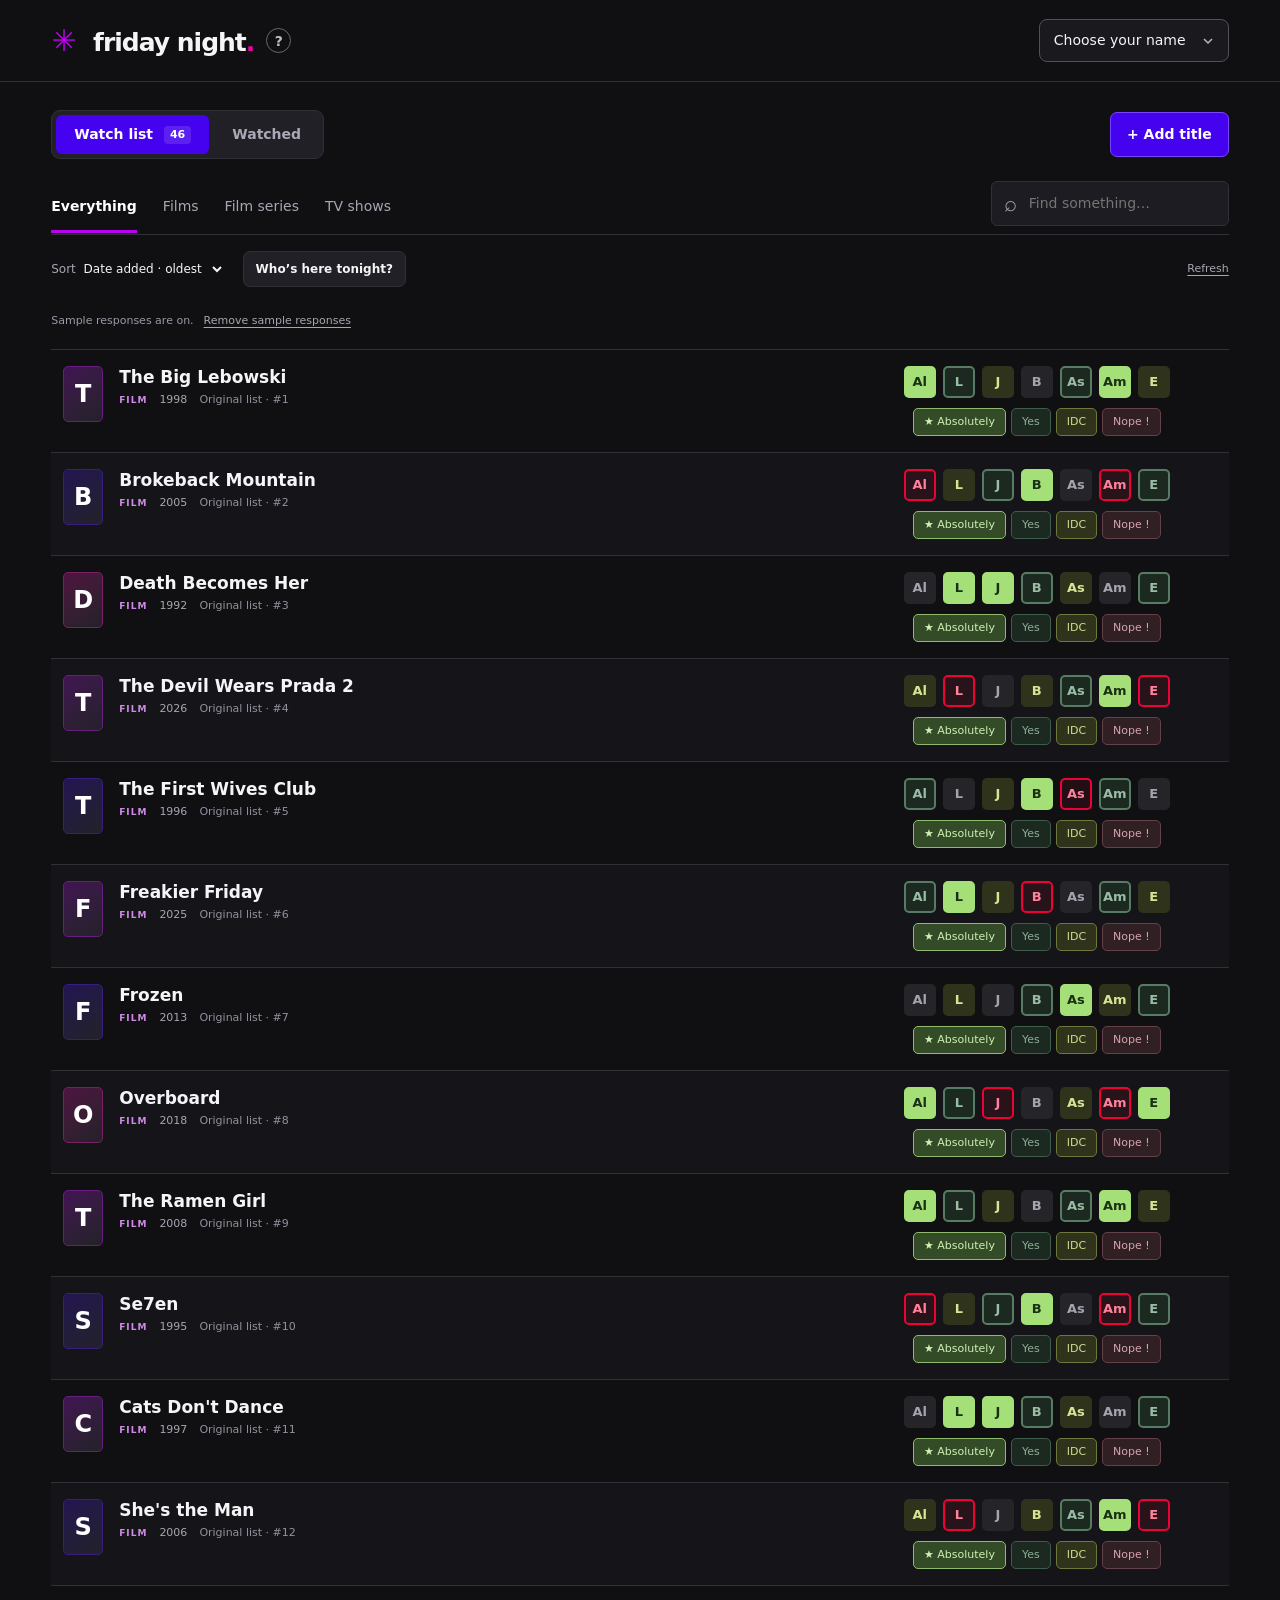
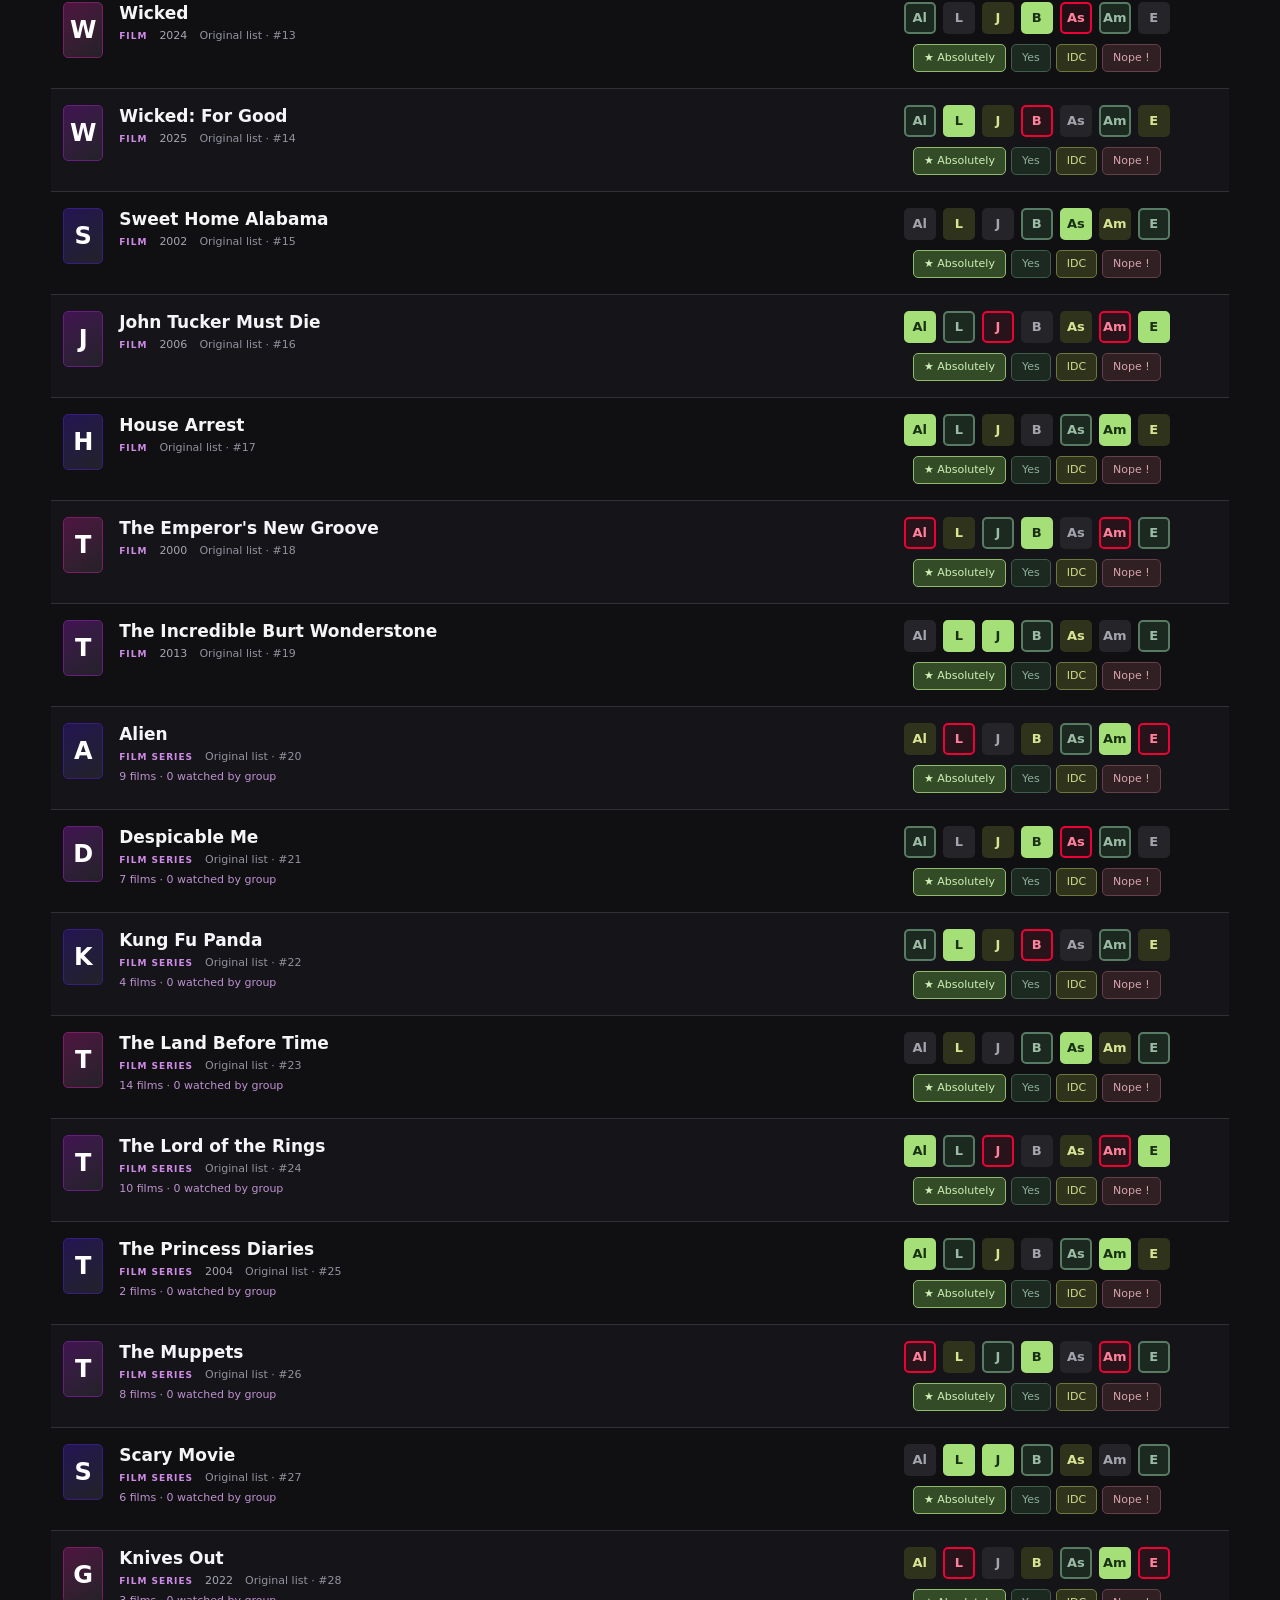
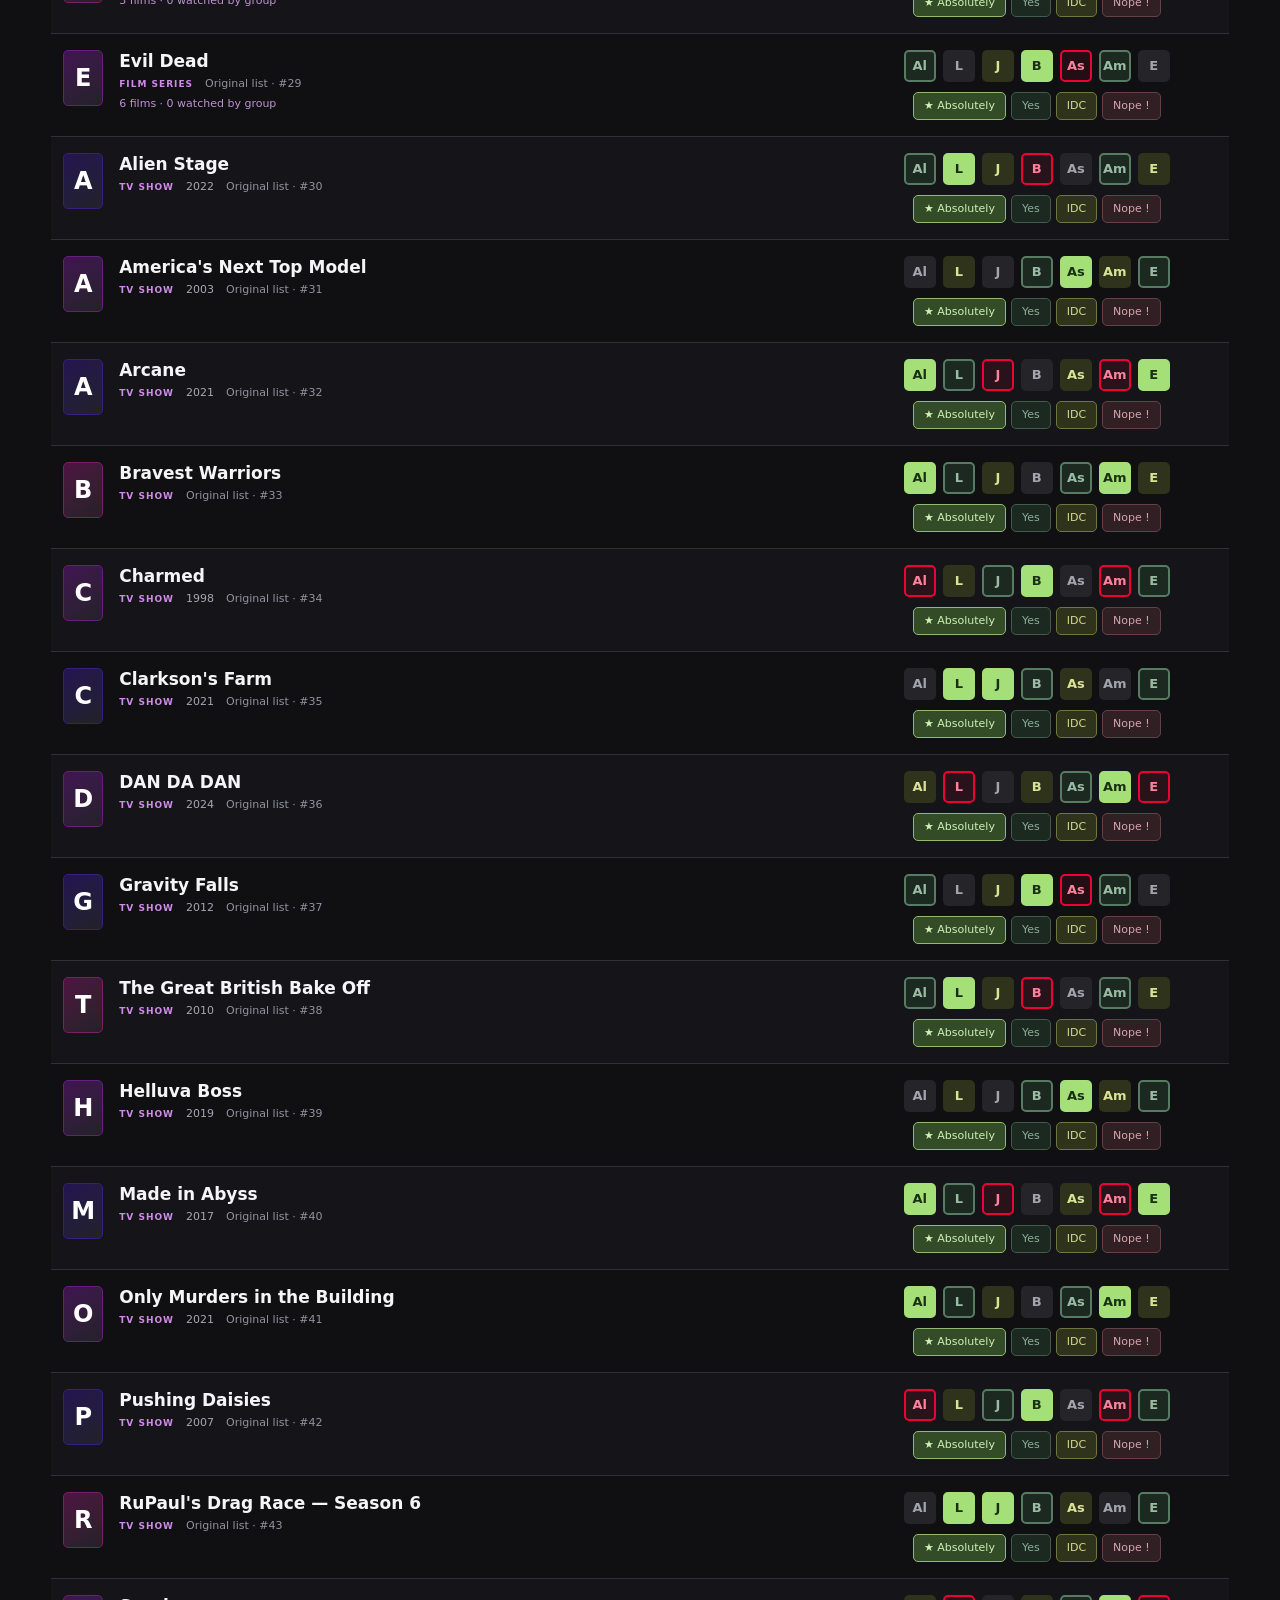
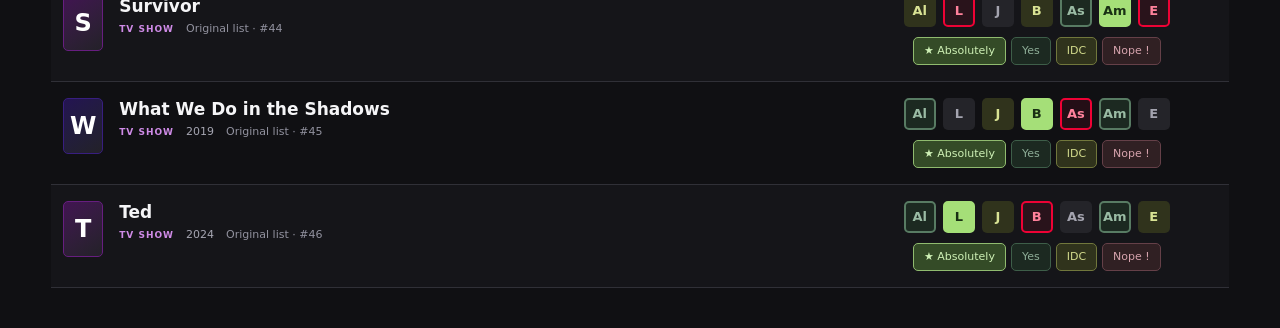
==== index.html @ 7f32e8c5 "Add remembered sort for unanswered titles" ====
<!doctype html>
<html lang="en">
<head>
  <meta charset="utf-8"><meta name="viewport" content="width=device-width, initial-scale=1">
  <meta name="theme-color" content="#171b19">
  <title>Friday Night · The watch list</title>
  <link rel="stylesheet" href="style.css">
  <script src="config.js" defer></script><script src="seed.js" defer></script><script src="series.js" defer></script><script src="app.js" defer></script>
</head>
<body>
  <header class="topbar"><div class="brand-group"><a class="brand" href="./"><span class="brand-icon">✳</span> friday night<span class="brand-dot">.</span></a><button id="help-button" class="help-button" aria-label="What do the responses mean?" aria-haspopup="dialog">?</button></div><select id="identity" class="quiet" aria-label="Choose your name"><option value="">Choose your name</option><option>Alex</option><option>Lyss</option><option>Julie</option><option>Blue</option><option>Ashe</option><option>Amanda</option><option>Emi</option></select></header>
  <main>
    <section class="library" aria-label="Watch list">
      <div class="section-heading"><nav class="view-tabs" aria-label="Library view"><button data-view="browse" aria-pressed="true">Watch list <span id="count"></span></button><button data-view="watched" aria-pressed="false">Watched</button></nav><button id="add-button" class="primary">+ Add title</button></div>
      <div class="toolbar"><div class="tabs" role="group" aria-label="Title type"><button data-type="all" aria-pressed="true">Everything</button><button data-type="movie" aria-pressed="false">Films</button><button data-type="series" aria-pressed="false">Film series</button><button data-type="tv" aria-pressed="false">TV shows</button></div><label class="search"><span>⌕</span><input id="search" type="search" placeholder="Find something…" aria-label="Search the list"></label></div>
      <div class="filter-row"><label>Sort <select id="sort"><option value="newest">Date added · newest</option><option value="oldest" selected>Date added · oldest</option><option value="title">Title · A–Z</option><option value="interest">Group interest</option><option value="unanswered">Not responded</option></select></label><button id="tonight-button" class="secondary" aria-expanded="false" aria-controls="tonight-panel">Who’s here tonight?</button><button id="refresh" class="text-button">Refresh</button></div>
      <div id="tonight-panel" class="tonight-panel" hidden><button id="attendees-all" class="secondary">Select all</button> <button id="attendees-none" class="secondary">Clear selection</button><div id="attendees"></div><button id="tonight-apply" class="primary">Apply</button></div>
      <div id="sample-notice" class="sample-notice" hidden>Sample responses are on. <button id="remove-samples" class="text-button">Remove sample responses</button></div><p id="tonight-status" class="filter-status" role="status" hidden></p><div id="grid" class="grid"></div><p id="empty" class="empty" hidden>No titles here yet. Try a different filter or add something new.</p>
    </section>

  </main>
  <dialog id="join-dialog"><form id="join-form"><button type="button" class="close" data-close aria-label="Close">×</button><p class="eyebrow">TAKE YOUR SEAT</p><h2>Who’s watching?</h2><p>Choose your name. No account needed.</p><label>Your name<select id="name" required><option value="">Choose your name</option><option>Alex</option><option>Lyss</option><option>Julie</option><option>Blue</option><option>Ashe</option><option>Amanda</option><option>Emi</option></select></label><label id="code-label">Group code<input id="code" type="password" autocomplete="off" maxlength="100" placeholder="Ask the group host"></label><p id="join-error" class="error" role="alert"></p><div class="join-actions"><button class="primary" type="submit">Let me in</button><button type="button" id="leave" class="text-button">Forget this device’s name & code</button></div></form></dialog>
  <dialog id="add-dialog"><button class="close" data-close aria-label="Close">×</button><p class="eyebrow">WATCH LIST</p><h2 id="add-heading">Add a title</h2><p>Add films, series, or TV shows to the watch list.</p><form id="lookup-form" class="lookup"><input id="lookup" aria-label="Title to look up" placeholder="A title you’ve been meaning to watch…" maxlength="200" required><select id="add-type" aria-label="Type"><option value="movie">Film</option><option value="series">Film series</option><option value="tv">TV show</option></select><button type="submit" class="secondary">Search titles</button></form><p id="lookup-status" class="hint" role="status"></p><div id="results"></div><form id="quick-form"><label id="quick-label">Titles — one per line<textarea id="quick-titles" rows="4" maxlength="10000" placeholder="The Big Lebowski&#10;Pushing Daisies&#10;Alien (rewatch)" required></textarea></label><button id="quick-submit" class="primary" type="submit">Add to the list</button></form><p id="add-error" class="error" role="alert"></p></dialog>
  <dialog id="help-dialog" aria-labelledby="help-title"><button class="close" data-close aria-label="Close">×</button><h2 id="help-title">What’s your pick?</h2><dl class="response-guide"><div><dt class="guide-no">Nope !</dt><dd>I don’t want to watch this.</dd></div><div><dt class="guide-idc">IDC</dt><dd>I’ll watch it. I don’t mind either way.</dd></div><div><dt class="guide-yes">Yes</dt><dd>I want to watch it, but I’m okay with missing it.</dd></div><div><dt class="guide-absolutely">★ Absolutely</dt><dd>Do not watch this without me.</dd></div></dl><p class="hint">Grey initials mean no answer yet. Choose who’s joining and click Apply: titles stay visible unless someone selected answered Nope !. We’ll flag titles an absent friend marked Absolutely.</p></dialog>
  <dialog id="detail-dialog"><button class="close" data-close aria-label="Close">×</button><div id="detail-content"></div></dialog>
  <div id="toast" role="status" class="toast" hidden></div>
</body>
</html>
---- style.css ----
﻿:root{color-scheme:dark;--bg:#101013;--surface:#19191e;--ink:#f5f5f7;--muted:#a6a6b2;--line:#303037;--purple:#ba02ee;--pink:#ee02ab;--yellow:#eebb02}*{box-sizing:border-box}[hidden]{display:none!important}body{margin:0;background:var(--bg);color:var(--ink);font:14px/1.5 system-ui,-apple-system,BlinkMacSystemFont,'Segoe UI',sans-serif}button,input,select,textarea{font:inherit}button,select{cursor:pointer}button:disabled{opacity:.5;cursor:wait}a{color:inherit;text-underline-offset:3px}button,input,select,textarea{color:var(--ink)}button:focus-visible,a:focus-visible,input:focus-visible,select:focus-visible,textarea:focus-visible{outline:2px solid var(--pink);outline-offset:4px}.topbar{max-width:1440px;margin:auto;padding:22px 4%;border-bottom:1px solid var(--line);display:flex;align-items:center;justify-content:space-between;gap:20px}.brand{font-size:25px;font-weight:850;text-decoration:none;letter-spacing:-1px}.brand-icon{color:var(--purple);margin-right:10px;font-size:30px}.brand-dot{color:var(--pink)}.quiet{background:var(--surface);border:1px solid #51515c;padding:10px 14px;border-radius:8px;max-width:200px}main{max-width:1440px;margin:auto;padding:0 4%}.section-heading{display:flex;justify-content:space-between;align-items:center;gap:20px;margin:30px 0 26px}.eyebrow{font-size:10px;font-weight:800;letter-spacing:2px;color:var(--pink);margin:0 0 6px}h2{font-size:32px;letter-spacing:-1px;line-height:1.2;margin:0}#count{font-size:13px;letter-spacing:0;background:#2b2132;border:1px solid #5b286c;color:#e4a6f5;vertical-align:middle;padding:4px 9px;border-radius:6px;margin-left:6px}.actions{display:flex;gap:10px}.primary,.secondary{border:1px solid var(--line);border-radius:7px;padding:11px 16px;font-weight:650}.primary{background:#4502ee;border-color:#7944ff;color:white}.primary:hover{background:#5c21ff}.secondary{background:#202026}.secondary:hover{border-color:var(--purple)}.toolbar{display:flex;justify-content:space-between;gap:20px;align-items:center;border-bottom:1px solid var(--line)}.tabs{display:flex;gap:26px}.tabs button{background:none;border:0;border-bottom:3px solid transparent;padding:13px 0;color:var(--muted);white-space:nowrap}.tabs button[aria-pressed=true]{border-color:var(--purple);color:white;font-weight:700}.search{display:flex;align-items:center;gap:9px;background:#1c1c22;border:1px solid var(--line);border-radius:6px;padding:5px 12px;margin-bottom:8px}.search span{font-size:22px;color:var(--muted)}.search input{background:none;border:0;width:190px;min-width:0;padding:3px}.filter-row{display:flex;align-items:center;flex-wrap:wrap;gap:20px;padding:16px 0 21px;font-size:12px;color:var(--muted)}.filter-row select{background:var(--bg);border:0;font-size:12px}.check-label{display:flex;align-items:center;gap:6px}input[type=checkbox]{accent-color:var(--purple)}.text-button{border:0;background:none;color:var(--muted);padding:5px 0;font-size:11px;text-decoration:underline;text-underline-offset:3px}.text-button:hover{color:white}.grid{display:flex;flex-direction:column;border-top:1px solid var(--line)}.card{display:grid;grid-template-columns:48px minmax(0,1fr);gap:18px;padding:20px 16px;border-bottom:1px solid var(--line)}.card:nth-child(even){background:#151519}.card:hover{background:#1c1922}.poster{width:48px;height:68px;border-radius:5px;overflow:hidden;display:grid;place-items:center;background:#25212d}.poster img{width:100%;height:100%;object-fit:cover}.poster.fallback{background:linear-gradient(145deg,color-mix(in srgb,var(--poster-color) 25%,#19191e),#232128);border:1px solid color-mix(in srgb,var(--poster-color) 40%,#303037)}.poster.fallback span{font-weight:800;font-size:24px;color:#fff}.card-body{display:grid;grid-template-columns:minmax(0,1fr) 340px;column-gap:28px;align-content:start}.card h3{font-size:17px;font-weight:700;margin:0 0 4px;line-height:1.4;overflow-wrap:anywhere;grid-column:1;grid-row:1}.meta{display:flex;align-items:center;flex-wrap:wrap;gap:12px;color:var(--muted);font-size:11px;grid-column:1;grid-row:2}.meta a{color:#c9a4ff;text-decoration:none}.type-label{font-size:9px;letter-spacing:1px;font-weight:750;color:#cf8be7}.description,.catalog-note,.warning{grid-column:1;font-size:12px;line-height:1.6;color:var(--muted);margin:8px 0 0}.description{display:-webkit-box;-webkit-line-clamp:2;-webkit-box-orient:vertical;overflow:hidden}.catalog-note{color:#92929e}.warning{color:var(--yellow)}.votes{grid-column:2;grid-row:2 / span 3;font-size:11px;color:var(--muted);margin-top:8px;line-height:1.7}.hold{color:var(--yellow)}.vote-controls{grid-column:2;grid-row:1;display:flex;gap:6px;align-items:start}.vote-controls button{border:1px solid #40404b;background:#222228;border-radius:5px;padding:8px 10px;font-size:11px;white-space:nowrap}.vote-controls button:hover{border-color:var(--purple)}.vote-controls button[aria-pressed=true]{background:#4502ee;border-color:#986cff;color:white}.vote-controls button[data-vote=hold][aria-pressed=true]{background:#eebb02;border-color:#eebb02;color:#161616}.card-bottom{grid-column:1/-1;display:flex;gap:20px;margin-top:7px}.tonight-panel{background:#211a29;border:1px solid #513061;padding:20px;border-radius:8px;margin-bottom:20px}.tonight-panel h3{margin:0}.tonight-panel p{color:var(--muted);font-size:12px}#attendees{display:flex;flex-wrap:wrap;gap:20px;margin:15px 0}.empty{padding:50px;text-align:center;color:var(--muted)}footer{display:flex;justify-content:space-between;gap:30px;border-top:1px solid var(--line);margin-top:35px;padding:22px 0;font-size:10px;color:var(--muted)}footer span:last-child{max-width:420px}dialog{background:#19191f;color:var(--ink);border:1px solid #484050;border-radius:12px;padding:32px;max-width:620px;width:calc(100% - 30px);max-height:90dvh}dialog::backdrop{background:#000b;backdrop-filter:blur(5px)}dialog p{color:var(--muted)}dialog label{display:block;margin:18px 0 12px;font-size:12px}dialog input,dialog select,dialog textarea{width:100%;background:#101014;border:1px solid #45414c;border-radius:6px;padding:12px;margin-top:7px}dialog textarea{resize:vertical}.close{position:absolute;right:15px;top:10px;border:0;background:none;font-size:28px;color:var(--muted)}.hint{font-size:11px}.error{color:#ff7390;font-size:12px}.lookup{display:grid;grid-template-columns:1fr 110px;gap:10px}.lookup button{grid-column:1/-1}.result{width:100%;text-align:left;background:#24212c;border:1px solid var(--line);padding:12px;margin:7px 0;border-radius:6px}.result small{display:block;color:var(--muted)}.toast{position:fixed;bottom:24px;left:50%;transform:translateX(-50%);background:#f5f5f7;color:#16161b;border-left:4px solid var(--purple);padding:13px 20px;border-radius:6px;max-width:90vw;z-index:10}
@media(max-width:900px){.card-body{grid-template-columns:minmax(0,1fr) 300px;column-gap:18px}.vote-controls button{padding:8px 6px;font-size:10px}}@media(max-width:680px){.topbar{padding:16px 5%;gap:10px}.brand{font-size:21px}.brand-icon{font-size:24px;margin-right:4px}.quiet{font-size:12px;max-width:155px;padding:9px}main{padding:0 5%}.section-heading{align-items:flex-start;flex-direction:column;margin-top:24px;gap:18px}h2{font-size:28px}.actions{width:100%;display:grid;grid-template-columns:1fr 1fr}.actions button{font-size:12px;padding:10px}.toolbar{flex-direction:column;align-items:stretch;gap:12px;border:0}.tabs{gap:24px;border-bottom:1px solid var(--line);overflow:auto}.tabs button{font-size:12px}.search{margin:0}.search input{width:100%}.filter-row{gap:12px;padding-bottom:18px}.card{grid-template-columns:34px minmax(0,1fr);gap:12px;padding:18px 4px}.poster{width:34px;height:49px}.poster.fallback span{font-size:19px}.card-body{display:flex;flex-direction:column;gap:0;min-width:0}.card h3{font-size:16px}.meta{margin-bottom:4px}.vote-controls{order:1;margin-top:12px;display:flex;flex-wrap:wrap}.vote-controls button{font-size:10px;padding:9px 8px}.votes{order:2;margin-top:8px}.card-bottom{order:3;gap:15px}.catalog-note{font-size:11px}.description{font-size:11px}footer{flex-direction:column;gap:12px}.lookup{grid-template-columns:1fr}dialog{padding:28px 20px}}
/* Browse, preferences, and history each have their own space. */
.topbar{padding-top:18px;padding-bottom:18px}.quiet{appearance:none;padding:10px 38px 10px 14px;min-width:190px;max-width:none;background:#19191e url("data:image/svg+xml,%3Csvg xmlns='http://www.w3.org/2000/svg' width='16' height='16' fill='none' stroke='%23b7b7c1' stroke-width='1.5'%3E%3Cpath d='m4 6 4 4 4-4'/%3E%3C/svg%3E") no-repeat right 12px center}.quiet:focus-visible{outline-offset:2px}.section-heading{margin:28px 0 22px}.view-tabs{display:flex;gap:5px;padding:4px;background:#202026;border:1px solid #303037;border-radius:9px;width:fit-content}.view-tabs button{background:none;border:0;color:#aaaab6;border-radius:6px;padding:9px 18px;font-weight:600}.view-tabs button[aria-pressed=true]{background:#4502ee;color:white}.view-hint{font-size:12px;color:var(--muted);margin:14px 0 22px}.filter-row{justify-content:flex-start}.filter-row #refresh{margin-left:auto}.card{padding:16px 12px;grid-template-columns:40px minmax(0,1fr);gap:16px}.poster{width:40px;height:56px}.card-body{grid-template-columns:minmax(0,1fr) 330px;row-gap:3px}.card h3{margin:0}.title-link{border:0;background:none;text-align:left;padding:0;color:var(--ink);font:inherit;cursor:pointer}.title-link:hover{color:#dc9aef}.meta{gap:12px;align-self:start}.added-date{color:#92929f}.votes{grid-row:1/4;align-self:center;margin:0;text-align:right}.series-summary{grid-column:1;font-size:11px;color:#be91cf}.series-summary:empty{display:none}.description{display:none}.vote-controls{grid-row:1/4;align-self:center}.history-actions{border-top:1px solid var(--line);margin-top:28px;padding-top:12px}.detail-meta{font-size:12px}.progress-heading,.film-row{display:grid;grid-template-columns:minmax(0,1fr) 65px 65px;gap:10px;align-items:center}.progress-heading{font-size:11px;color:var(--muted);margin:20px 0 8px}.progress-heading span:not(:first-child){text-align:center}.film-row{padding:12px 0;border-top:1px solid var(--line)}.film-row b{font-size:13px;font-weight:600}.film-row small{display:block;color:var(--muted);font-size:11px}.film-row label{margin:0;text-align:center}.film-row input{width:18px;height:18px;margin:0;cursor:pointer}.sr-only{position:absolute;width:1px;height:1px;padding:0;margin:-1px;overflow:hidden;clip:rect(0,0,0,0);white-space:nowrap;border:0}.grid{margin-bottom:40px}#detail-dialog{max-width:740px}#detail-content h2{padding-right:20px}
@media(max-width:680px){.quiet{min-width:0;width:165px;padding-left:11px;padding-right:30px;font-size:12px}.brand{font-size:19px}.topbar{padding-left:4%;padding-right:4%;gap:8px}.brand-icon{display:none}.section-heading{margin:23px 0 18px}.view-tabs{width:100%}.view-tabs button{flex:1;font-size:12px;padding:9px 6px}.card{grid-template-columns:30px minmax(0,1fr);gap:12px;padding:15px 3px}.poster{width:30px;height:44px}.card-body{display:flex}.votes{text-align:left;margin-top:6px}.series-summary{margin-top:4px}.vote-controls{align-self:stretch;margin-top:9px}.meta{gap:9px;font-size:10px}.card h3{font-size:15px}.progress-heading,.film-row{grid-template-columns:minmax(0,1fr) 45px 45px;gap:6px}}
/* Responses sit above their matching preference button. */
.card-body{grid-template-columns:minmax(0,1fr) 360px;column-gap:28px}.vote-controls.response-panel{display:grid;grid-template-columns:repeat(3,minmax(0,1fr));gap:8px;grid-column:2;grid-row:1 / span 5;margin:0;align-self:center}.response-column{display:flex;flex-direction:column;gap:9px;min-width:0}.responders{display:flex;flex-wrap:wrap;align-content:flex-end;justify-content:center;gap:5px;min-height:29px;flex:1}.person-response{display:inline-flex;align-items:center;justify-content:center;padding:3px 7px;font-size:11px;line-height:1.5;font-weight:650;border:1px solid var(--response-border);border-radius:5px;background:var(--response-bg);color:var(--response-text)}.response-pass{--response-bg:#ee023518;--response-border:#ee02356b;--response-text:#ff819b}.response-interested{--response-bg:#35ee0212;--response-border:#35ee0257;--response-text:#83ed69}.response-hold{--response-bg:#ba02ee20;--response-border:#ba02ee80;--response-text:#e0a0f5}.no-response{color:#646470;font-size:12px}.response-panel .response-column button{width:100%;font-size:11px;white-space:nowrap;padding:8px 4px;border-color:var(--response-border);background:var(--response-bg);color:var(--response-text)}.response-panel .response-column button:hover{border-color:var(--response-text)}.response-panel button[data-vote=pass][aria-pressed=true]{background:#ee0235;color:white;border-color:#ff819b}.response-panel button[data-vote=interested][aria-pressed=true]{background:#35ee02;color:#101510;border-color:#83ed69}.response-panel button[data-vote=hold][aria-pressed=true]{background:#ba02ee;color:white;border-color:#e0a0f5}.response-panel button[aria-pressed=true]{box-shadow:0 0 0 1px var(--response-text);font-weight:750}.response-panel button:disabled{cursor:default;opacity:1}.filter-row{gap:18px}.filter-row #tonight-button{font-size:12px;padding:8px 12px}.sample-notice{display:flex;align-items:center;gap:10px;flex-wrap:wrap;color:#9a9aa8;font-size:11px;padding:0 0 14px}.sample-notice .text-button{font-size:11px}.filter-status{font-size:12px;color:#d5b6e2;margin:0 0 14px}.warning{color:#d5a4e7}.actions{display:flex}.tonight-panel .secondary{font-size:12px;padding:7px 12px}
@media(max-width:900px){.card-body{grid-template-columns:minmax(0,1fr) 320px;column-gap:18px}.response-panel .response-column button{font-size:10px}}@media(max-width:680px){.card-body{display:flex}.vote-controls.response-panel{width:100%;margin-top:12px;gap:6px;order:3}.response-panel .response-column button{font-size:10px;padding:9px 2px}.person-response{font-size:10px;padding:3px 5px}.responders{gap:4px}.filter-row{gap:12px}.filter-row #refresh{margin-left:0}.sample-notice{gap:5px}.actions{width:auto}.section-heading{flex-direction:row;align-items:center}.view-tabs{width:fit-content}.view-tabs button{padding:9px 18px}.series-summary{order:2}}
.view-tabs button{flex:none;white-space:nowrap}
.view-tabs{margin-bottom:20px}
.vote-controls.response-panel{display:flex;flex-direction:column;align-items:stretch;gap:10px}.people-responses{display:flex;justify-content:center;align-items:center;flex-wrap:wrap;gap:7px}.people-responses .person-response{position:relative;width:32px;height:32px;padding:0;border-width:2px;border-radius:5px;font-size:13px;font-weight:750;cursor:help}.people-responses .response-pass{border-color:#ee0235;color:#ff819b}.people-responses .response-interested{border-color:#35ee02;color:#83ed69}.people-responses .response-hold{border-color:#ba02ee;color:#e0a0f5}.person-response:focus-visible{outline:2px solid white;outline-offset:3px}.person-response::after{content:attr(data-label);position:absolute;bottom:calc(100% + 8px);left:50%;transform:translateX(-50%);background:#f5f5f7;color:#17171c;border-radius:5px;padding:6px 9px;white-space:nowrap;font-size:11px;font-weight:500;z-index:3;opacity:0;pointer-events:none}.person-response:hover::after,.person-response:focus::after{opacity:1}.response-buttons{display:grid;grid-template-columns:repeat(3,minmax(0,1fr));gap:7px}.response-panel .response-buttons button{background:#222228;border:1px solid #40404b;color:#eeeef2;padding:8px 5px;font-size:11px;white-space:nowrap}.response-panel .response-buttons button:hover{border-color:#aaaab6}.response-panel .response-buttons button[data-vote=pass][aria-pressed=true]{background:#ee0235;color:white;border-color:#ff819b}.response-panel .response-buttons button[data-vote=interested][aria-pressed=true]{background:#35ee02;color:#101510;border-color:#83ed69}.response-panel .response-buttons button[data-vote=hold][aria-pressed=true]{background:#ba02ee;color:white;border-color:#e0a0f5}.response-panel button[aria-pressed=true]{box-shadow:none}@media(max-width:680px){.response-panel .response-buttons button{font-size:10px;padding:9px 2px}.people-responses{gap:6px}.people-responses .person-response{width:29px;height:29px;font-size:12px}}
.section-heading .view-tabs{margin-bottom:0}.view-tabs #count{display:inline-block;margin-left:6px;padding:1px 6px;border:0;background:#ffffff20;color:inherit;font-size:11px;border-radius:4px}.section-heading{gap:10px}@media(max-width:680px){.section-heading .view-tabs button{padding:9px 10px}.section-heading #add-button{padding:10px;font-size:12px}}
.response-buttons button[data-vote=interested]{--button-bg:#1d2c21;--button-border:#395c40;--button-text:#a2c9aa;--button-selected:#304e37;--button-selected-border:#7aaa86}.response-buttons button[data-vote=pass]{--button-bg:#302023;--button-border:#654048;--button-text:#d6a3ad;--button-selected:#543139;--button-selected-border:#b97d89}.response-buttons button[data-vote=hold]{--button-bg:#2b2134;--button-border:#59436b;--button-text:#c5acd9;--button-selected:#483355;--button-selected-border:#a184b8}.response-panel .response-buttons button[data-vote]{background:var(--button-bg);border-color:var(--button-border);color:var(--button-text)}.response-panel .response-buttons button[data-vote]:hover{background:var(--button-selected);border-color:var(--button-selected-border)}.response-panel .response-buttons button[data-vote][aria-pressed=true]{background:var(--button-selected);border-color:var(--button-selected-border);color:var(--button-text);box-shadow:inset 0 0 0 1px var(--button-selected-border)}
.people-responses .response-unanswered{background:#242429;border-color:#55555f;color:#a4a4af}
.response-buttons{display:flex;justify-content:center;gap:6px}.response-panel .response-buttons button[data-vote]{width:auto;min-height:28px;padding:4px 10px;font-size:11px;line-height:18px}@media(max-width:680px){.response-panel .response-buttons button[data-vote]{padding:4px 9px;font-size:10px}}
/* Positive responses share green, with a clear difference in brightness. */
.response-buttons button[data-vote=interested]{--button-bg:#1c2921;--button-border:#3e5e49;--button-text:#8eae98;--button-selected:#2d4435;--button-selected-border:#789b83}.response-buttons button[data-vote=hold]{--button-bg:#203b23;--button-border:#5a9756;--button-text:#b0e89b;--button-selected:#355b30;--button-selected-border:#9cd783}.people-responses .response-interested{background:#1c2921;border-color:#587b63;color:#9abbA4}.people-responses .response-hold{background:#284522;border-color:#94d977;color:#c3f4ad}
/* Absolutely is filled and starred; Yes remains a subdued outline. */
.people-responses .response-hold{background:#a5df78;border-color:#c4f39d;color:#193014;font-weight:850}.people-responses .response-hold::before{content:'★';position:absolute;top:-9px;right:-5px;font-size:11px;line-height:15px;width:15px;height:15px;border-radius:50%;background:#c4f39d;color:#193014;border:1px solid #101013}.response-buttons button[data-vote=hold]{--button-bg:#344b27;--button-border:#90bb6f;--button-text:#cef0b5;--button-selected:#a5df78;--button-selected-border:#c4f39d}.response-panel .response-buttons button[data-vote=hold]::before{content:'★ ';}.response-panel .response-buttons button[data-vote=hold][aria-pressed=true]{background:#a5df78;border-color:#c4f39d;color:#193014}.tonight-panel{padding:16px}#attendees{margin:18px 0}#tonight-apply{display:block;margin-left:auto;padding:8px 22px;font-size:12px}
.response-buttons button[data-vote=idc]{--button-bg:#30331c;--button-border:#71773c;--button-text:#d1d98b;--button-selected:#50572b;--button-selected-border:#b4c066}.people-responses .response-idc{background:#30331c;border-color:#a1ad54;color:#d9e394}.response-buttons{gap:5px}@media(max-width:680px){.response-panel .response-buttons button[data-vote]{padding:4px 6px}}
.brand-group{display:flex;align-items:center;gap:12px;min-width:0}.help-button{display:grid;place-items:center;flex-shrink:0;width:25px;height:25px;border:1px solid #666671;border-radius:50%;background:transparent;color:#bdbdc8;padding:0;font-size:14px;line-height:1;font-weight:700}.help-button:hover{background:#292930;color:white;border-color:#aaaab6}#help-dialog{max-width:510px}#help-title{padding-right:20px;font-size:27px}.response-guide{margin:25px 0}.response-guide>div{padding:13px 0;border-bottom:1px solid var(--line)}.response-guide dt{font-weight:750;font-size:14px}.response-guide dd{margin:5px 0 0;color:#c0c0cb;font-size:13px}.guide-no{color:#d6a3ad}.guide-idc{color:#d1d98b}.guide-yes{color:#8eae98}.guide-absolutely{color:#c4f39d}@media(max-width:680px){.brand-group{gap:7px}.brand{font-size:18px}.help-button{width:22px;height:22px;font-size:12px}.quiet{width:150px}}
.people-responses .response-hold::before{content:none}.people-responses .response-hold{background:#a5df78;border-color:#a5df78;color:#193014}
.saved-response{display:flex;align-items:center;justify-content:center;gap:12px;min-height:28px;color:var(--response-text,#bdbdc8);font-size:11px}.saved-response.response-hold{color:#bce99e}.saved-response.response-idc{color:#d1d98b}.response-panel .edit-response{padding:4px 10px;font-size:11px;line-height:18px;min-height:28px;background:#222228;border:1px solid #484851;border-radius:5px;color:#dddde5}.response-panel .edit-response:hover{border-color:#aaaab6}
.response-panel .edit-response{display:inline-flex;align-items:center;justify-content:center;width:28px;height:28px;min-height:28px;padding:5px;background:transparent;border-color:transparent;color:#a6a6b2}.response-panel .edit-response:hover{background:#25252d;border-color:#484851;color:#eeeef2}

.join-actions{display:flex;align-items:center;flex-wrap:wrap;gap:16px 24px;margin-top:24px}#join-error:empty{display:none}@media(max-width:480px){.join-actions{flex-direction:column;align-items:stretch;gap:14px}.join-actions .text-button{text-align:center;padding:8px 0}}
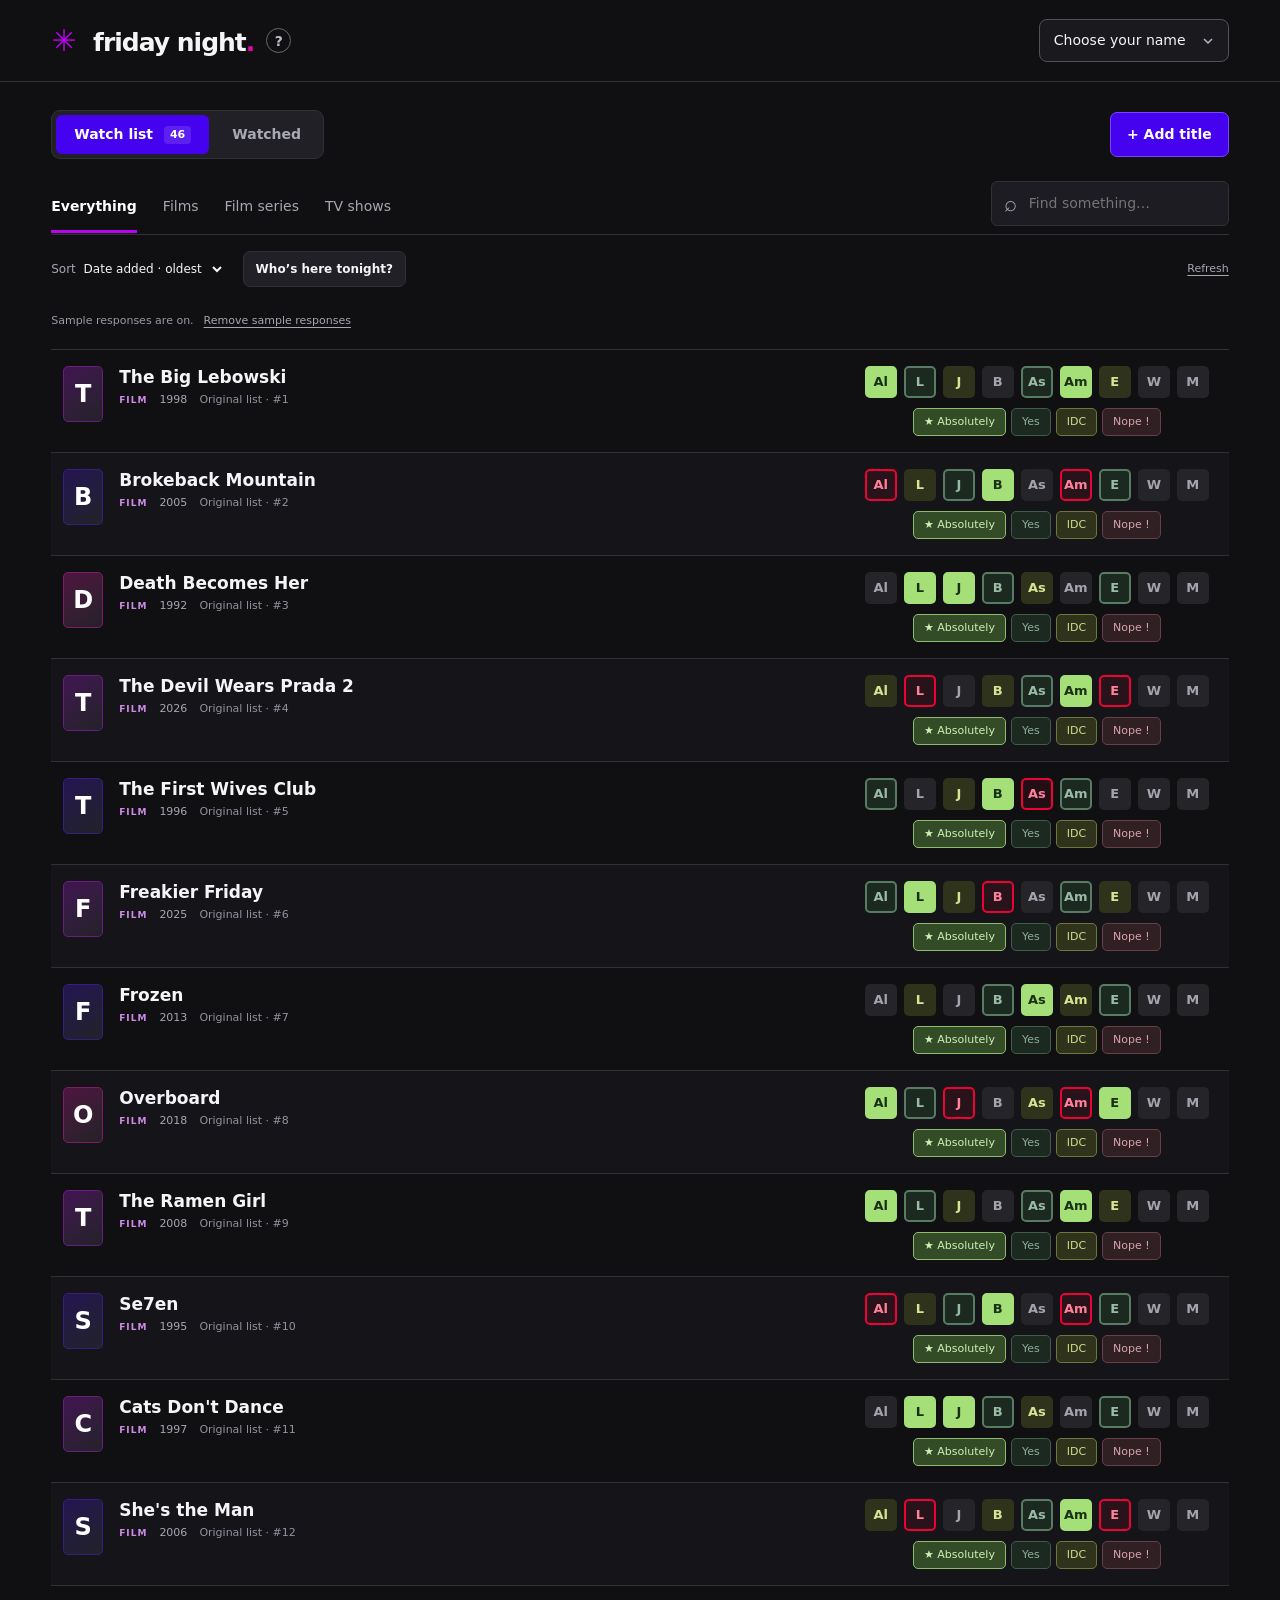
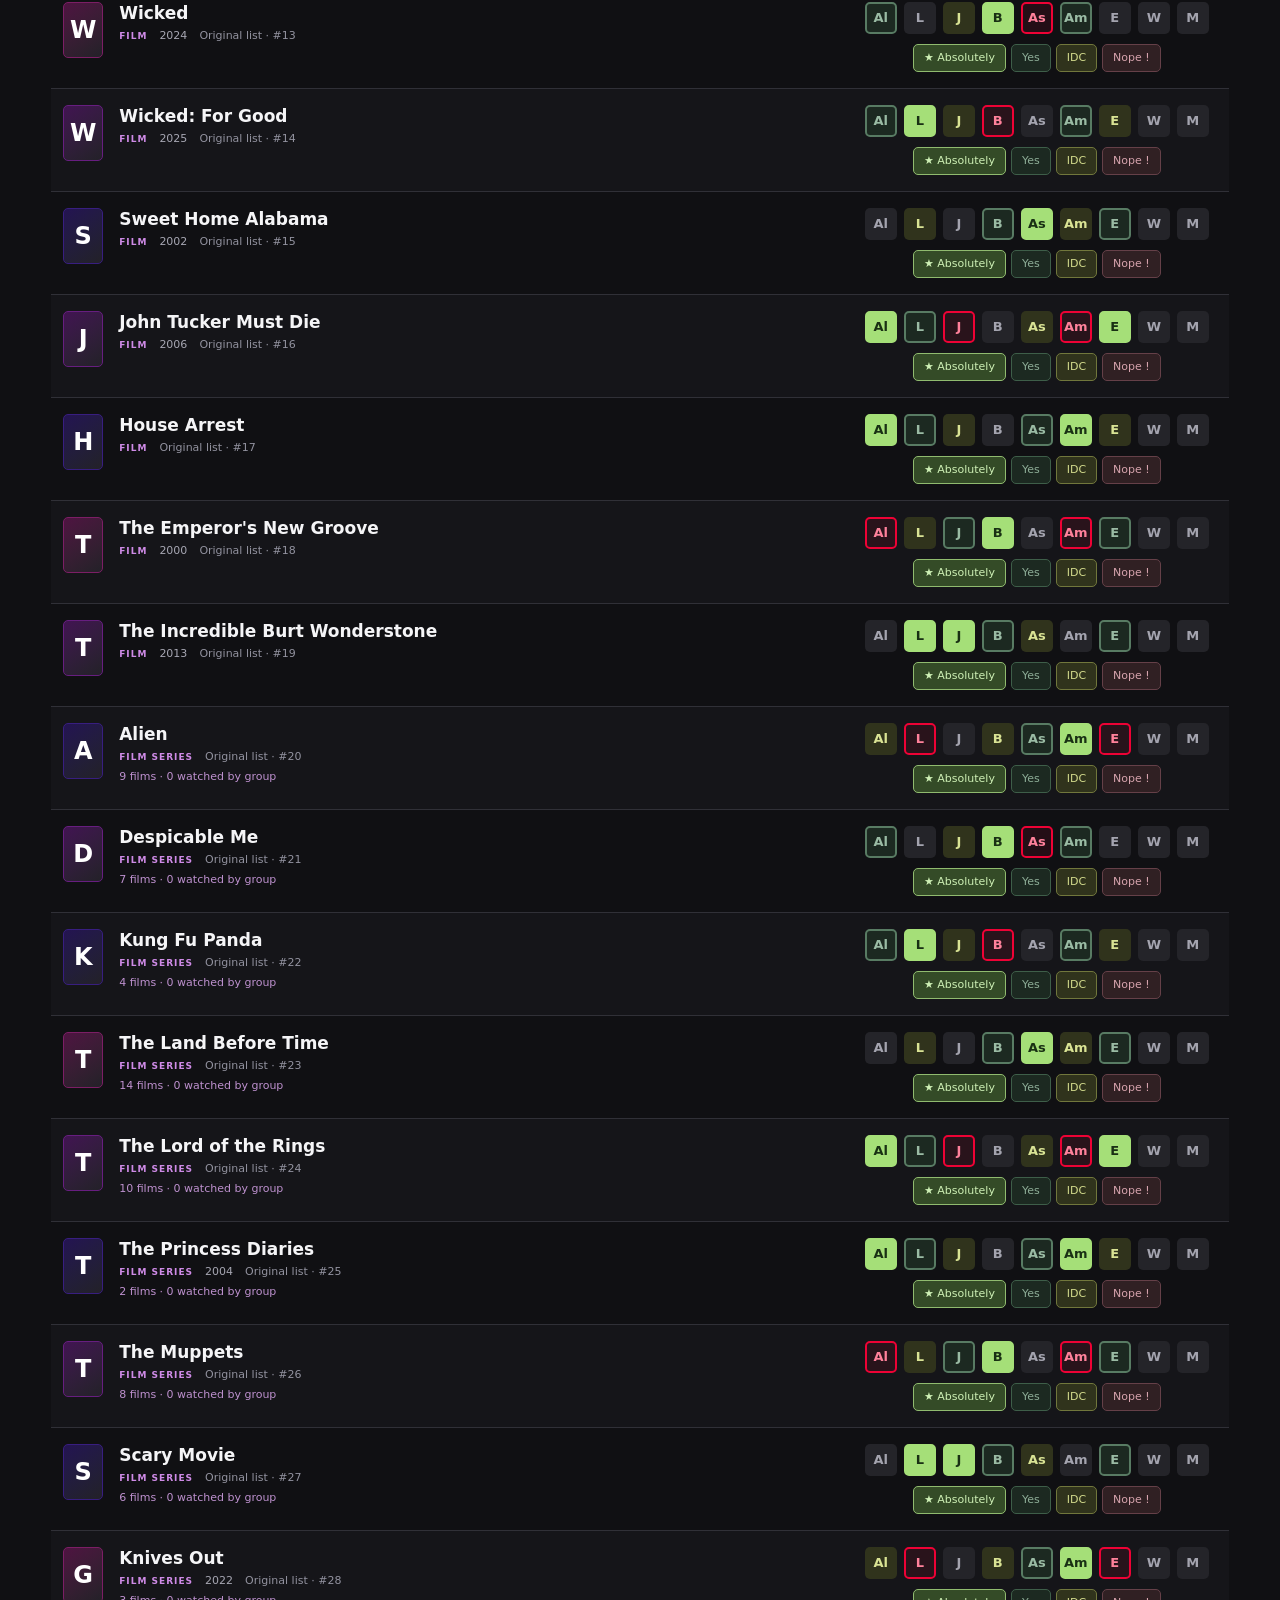
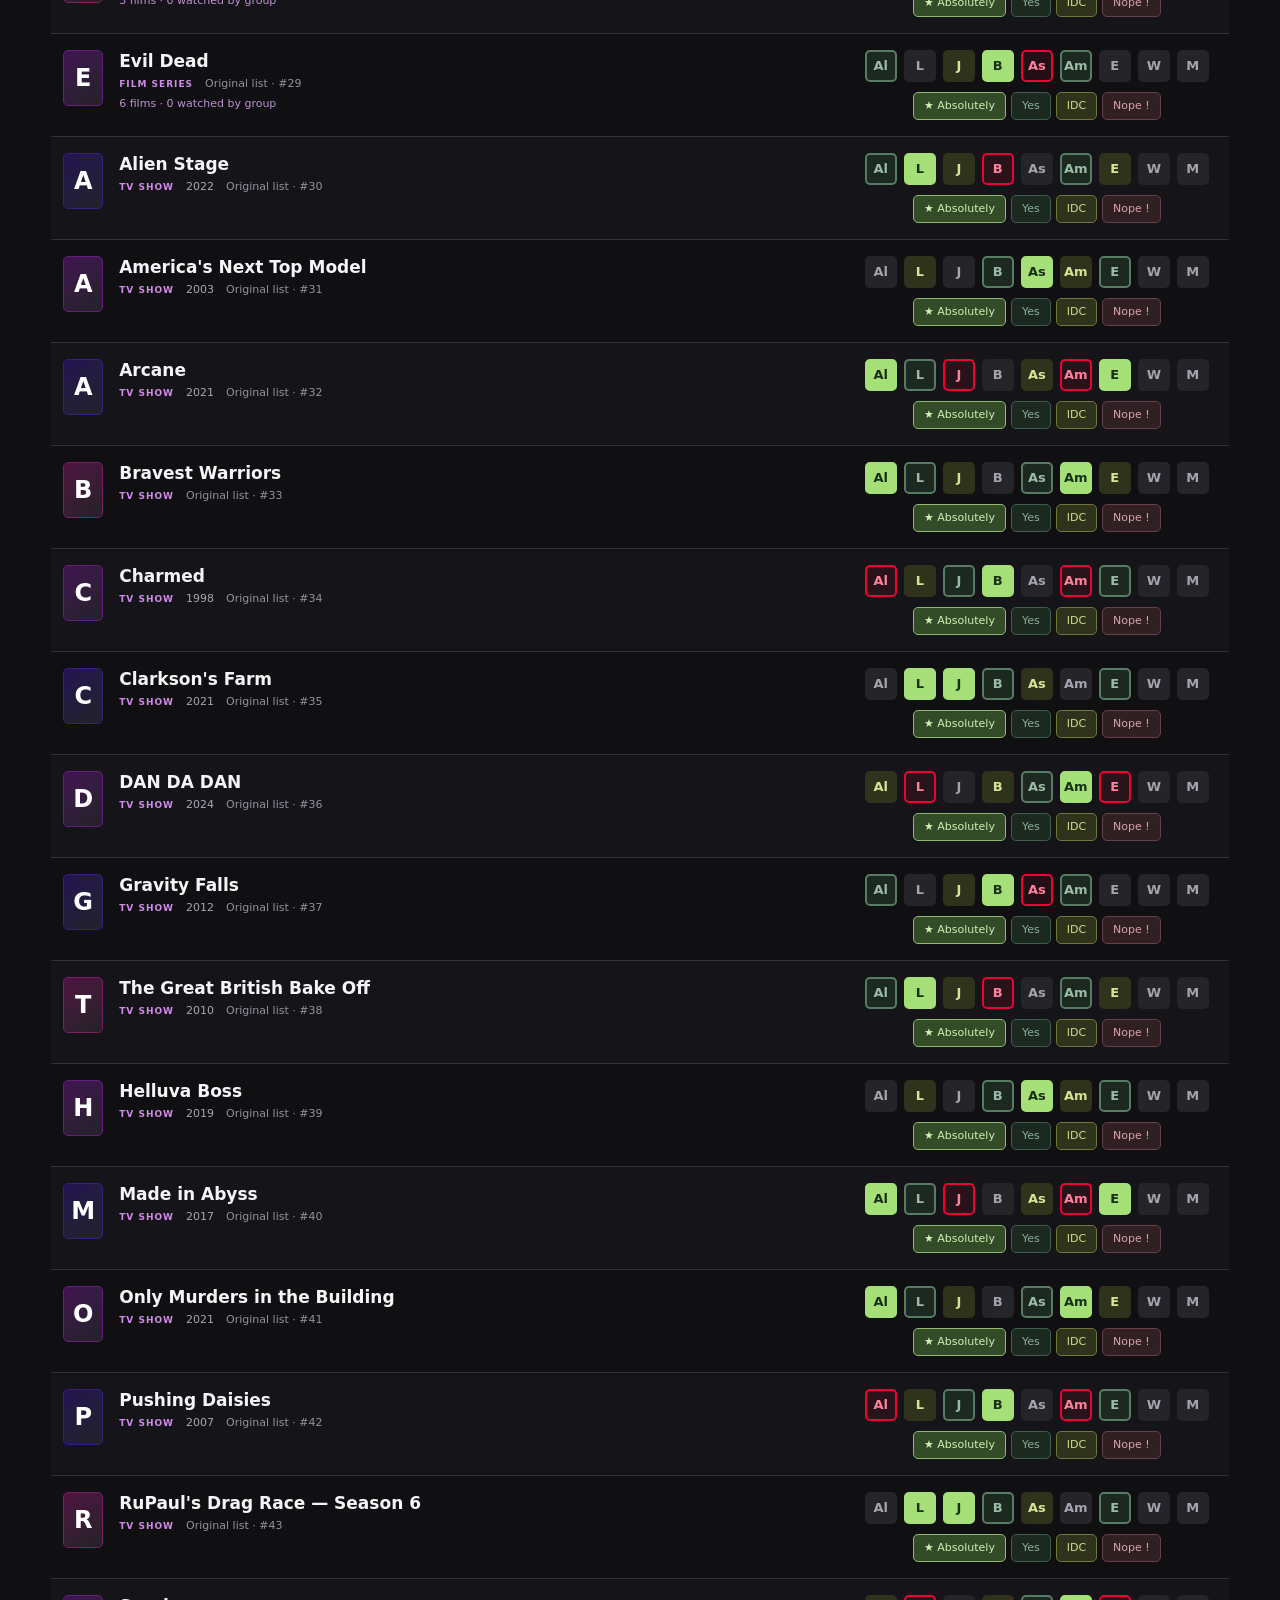
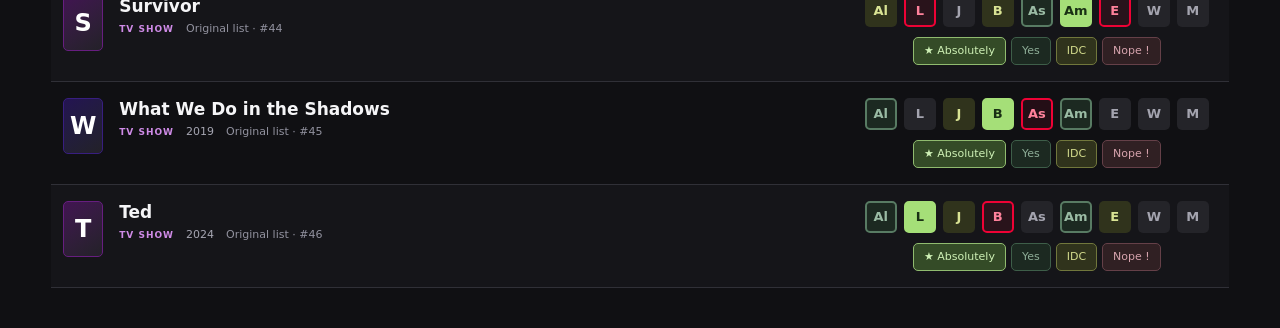
==== commit 475d3c7a: "Add Wils and Michelle and filter tonight by attendance" ====
--- a/index.html
+++ b/index.html
@@ -8,7 +8,7 @@
   <script src="config.js" defer></script><script src="seed.js" defer></script><script src="series.js" defer></script><script src="app.js" defer></script>
 </head>
 <body>
-  <header class="topbar"><div class="brand-group"><a class="brand" href="./"><span class="brand-icon">✳</span> friday night<span class="brand-dot">.</span></a><button id="help-button" class="help-button" aria-label="What do the responses mean?" aria-haspopup="dialog">?</button></div><select id="identity" class="quiet" aria-label="Choose your name"><option value="">Choose your name</option><option>Alex</option><option>Lyss</option><option>Julie</option><option>Blue</option><option>Ashe</option><option>Amanda</option><option>Emi</option></select></header>
+  <header class="topbar"><div class="brand-group"><a class="brand" href="./"><span class="brand-icon">✳</span> friday night<span class="brand-dot">.</span></a><button id="help-button" class="help-button" aria-label="What do the responses mean?" aria-haspopup="dialog">?</button></div><select id="identity" class="quiet" aria-label="Choose your name"><option value="">Choose your name</option><option>Alex</option><option>Lyss</option><option>Julie</option><option>Blue</option><option>Ashe</option><option>Amanda</option><option>Emi</option><option>Wils</option><option>Michelle</option></select></header>
   <main>
     <section class="library" aria-label="Watch list">
       <div class="section-heading"><nav class="view-tabs" aria-label="Library view"><button data-view="browse" aria-pressed="true">Watch list <span id="count"></span></button><button data-view="watched" aria-pressed="false">Watched</button></nav><button id="add-button" class="primary">+ Add title</button></div>
@@ -19,9 +19,9 @@
     </section>
 
   </main>
-  <dialog id="join-dialog"><form id="join-form"><button type="button" class="close" data-close aria-label="Close">×</button><p class="eyebrow">TAKE YOUR SEAT</p><h2>Who’s watching?</h2><p>Choose your name. No account needed.</p><label>Your name<select id="name" required><option value="">Choose your name</option><option>Alex</option><option>Lyss</option><option>Julie</option><option>Blue</option><option>Ashe</option><option>Amanda</option><option>Emi</option></select></label><label id="code-label">Group code<input id="code" type="password" autocomplete="off" maxlength="100" placeholder="Ask the group host"></label><p id="join-error" class="error" role="alert"></p><div class="join-actions"><button class="primary" type="submit">Let me in</button><button type="button" id="leave" class="text-button">Forget this device’s name & code</button></div></form></dialog>
+  <dialog id="join-dialog"><form id="join-form"><button type="button" class="close" data-close aria-label="Close">×</button><p class="eyebrow">TAKE YOUR SEAT</p><h2>Who’s watching?</h2><p>Choose your name. No account needed.</p><label>Your name<select id="name" required><option value="">Choose your name</option><option>Alex</option><option>Lyss</option><option>Julie</option><option>Blue</option><option>Ashe</option><option>Amanda</option><option>Emi</option><option>Wils</option><option>Michelle</option></select></label><label id="code-label">Group code<input id="code" type="password" autocomplete="off" maxlength="100" placeholder="Ask the group host"></label><p id="join-error" class="error" role="alert"></p><div class="join-actions"><button class="primary" type="submit">Let me in</button><button type="button" id="leave" class="text-button">Forget this device’s name & code</button></div></form></dialog>
   <dialog id="add-dialog"><button class="close" data-close aria-label="Close">×</button><p class="eyebrow">WATCH LIST</p><h2 id="add-heading">Add a title</h2><p>Add films, series, or TV shows to the watch list.</p><form id="lookup-form" class="lookup"><input id="lookup" aria-label="Title to look up" placeholder="A title you’ve been meaning to watch…" maxlength="200" required><select id="add-type" aria-label="Type"><option value="movie">Film</option><option value="series">Film series</option><option value="tv">TV show</option></select><button type="submit" class="secondary">Search titles</button></form><p id="lookup-status" class="hint" role="status"></p><div id="results"></div><form id="quick-form"><label id="quick-label">Titles — one per line<textarea id="quick-titles" rows="4" maxlength="10000" placeholder="The Big Lebowski&#10;Pushing Daisies&#10;Alien (rewatch)" required></textarea></label><button id="quick-submit" class="primary" type="submit">Add to the list</button></form><p id="add-error" class="error" role="alert"></p></dialog>
-  <dialog id="help-dialog" aria-labelledby="help-title"><button class="close" data-close aria-label="Close">×</button><h2 id="help-title">What’s your pick?</h2><dl class="response-guide"><div><dt class="guide-no">Nope !</dt><dd>I don’t want to watch this.</dd></div><div><dt class="guide-idc">IDC</dt><dd>I’ll watch it. I don’t mind either way.</dd></div><div><dt class="guide-yes">Yes</dt><dd>I want to watch it, but I’m okay with missing it.</dd></div><div><dt class="guide-absolutely">★ Absolutely</dt><dd>Do not watch this without me.</dd></div></dl><p class="hint">Grey initials mean no answer yet. Choose who’s joining and click Apply: titles stay visible unless someone selected answered Nope !. We’ll flag titles an absent friend marked Absolutely.</p></dialog>
+  <dialog id="help-dialog" aria-labelledby="help-title"><button class="close" data-close aria-label="Close">×</button><h2 id="help-title">What’s your pick?</h2><dl class="response-guide"><div><dt class="guide-no">Nope !</dt><dd>I don’t want to watch this.</dd></div><div><dt class="guide-idc">IDC</dt><dd>I’ll watch it. I don’t mind either way.</dd></div><div><dt class="guide-yes">Yes</dt><dd>I want to watch it, but I’m okay with missing it.</dd></div><div><dt class="guide-absolutely">★ Absolutely</dt><dd>Do not watch this without me.</dd></div></dl><p class="hint">Grey initials mean no answer yet. Choose who’s joining and click Apply: only selected people are shown. Titles are hidden if someone selected answered Nope ! or an absent friend answered Absolutely.</p></dialog>
   <dialog id="detail-dialog"><button class="close" data-close aria-label="Close">×</button><div id="detail-content"></div></dialog>
   <div id="toast" role="status" class="toast" hidden></div>
 </body>
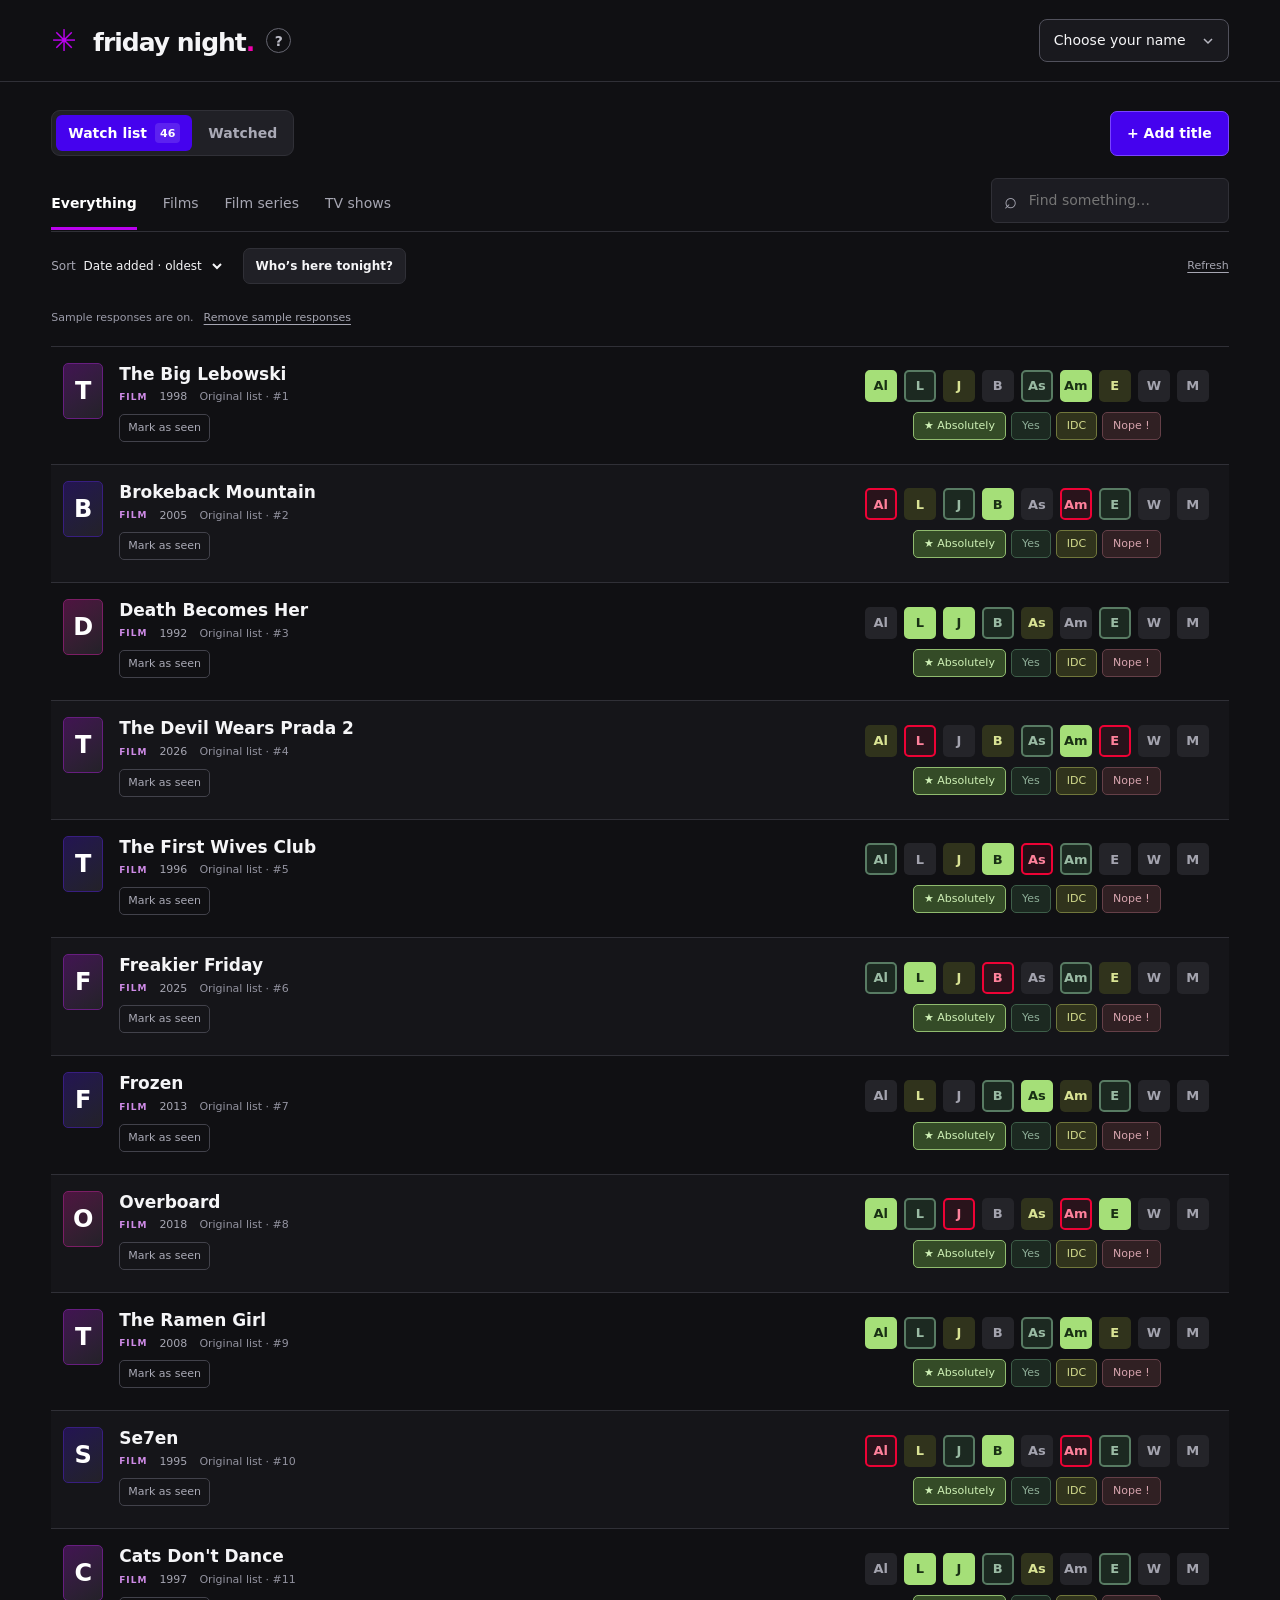
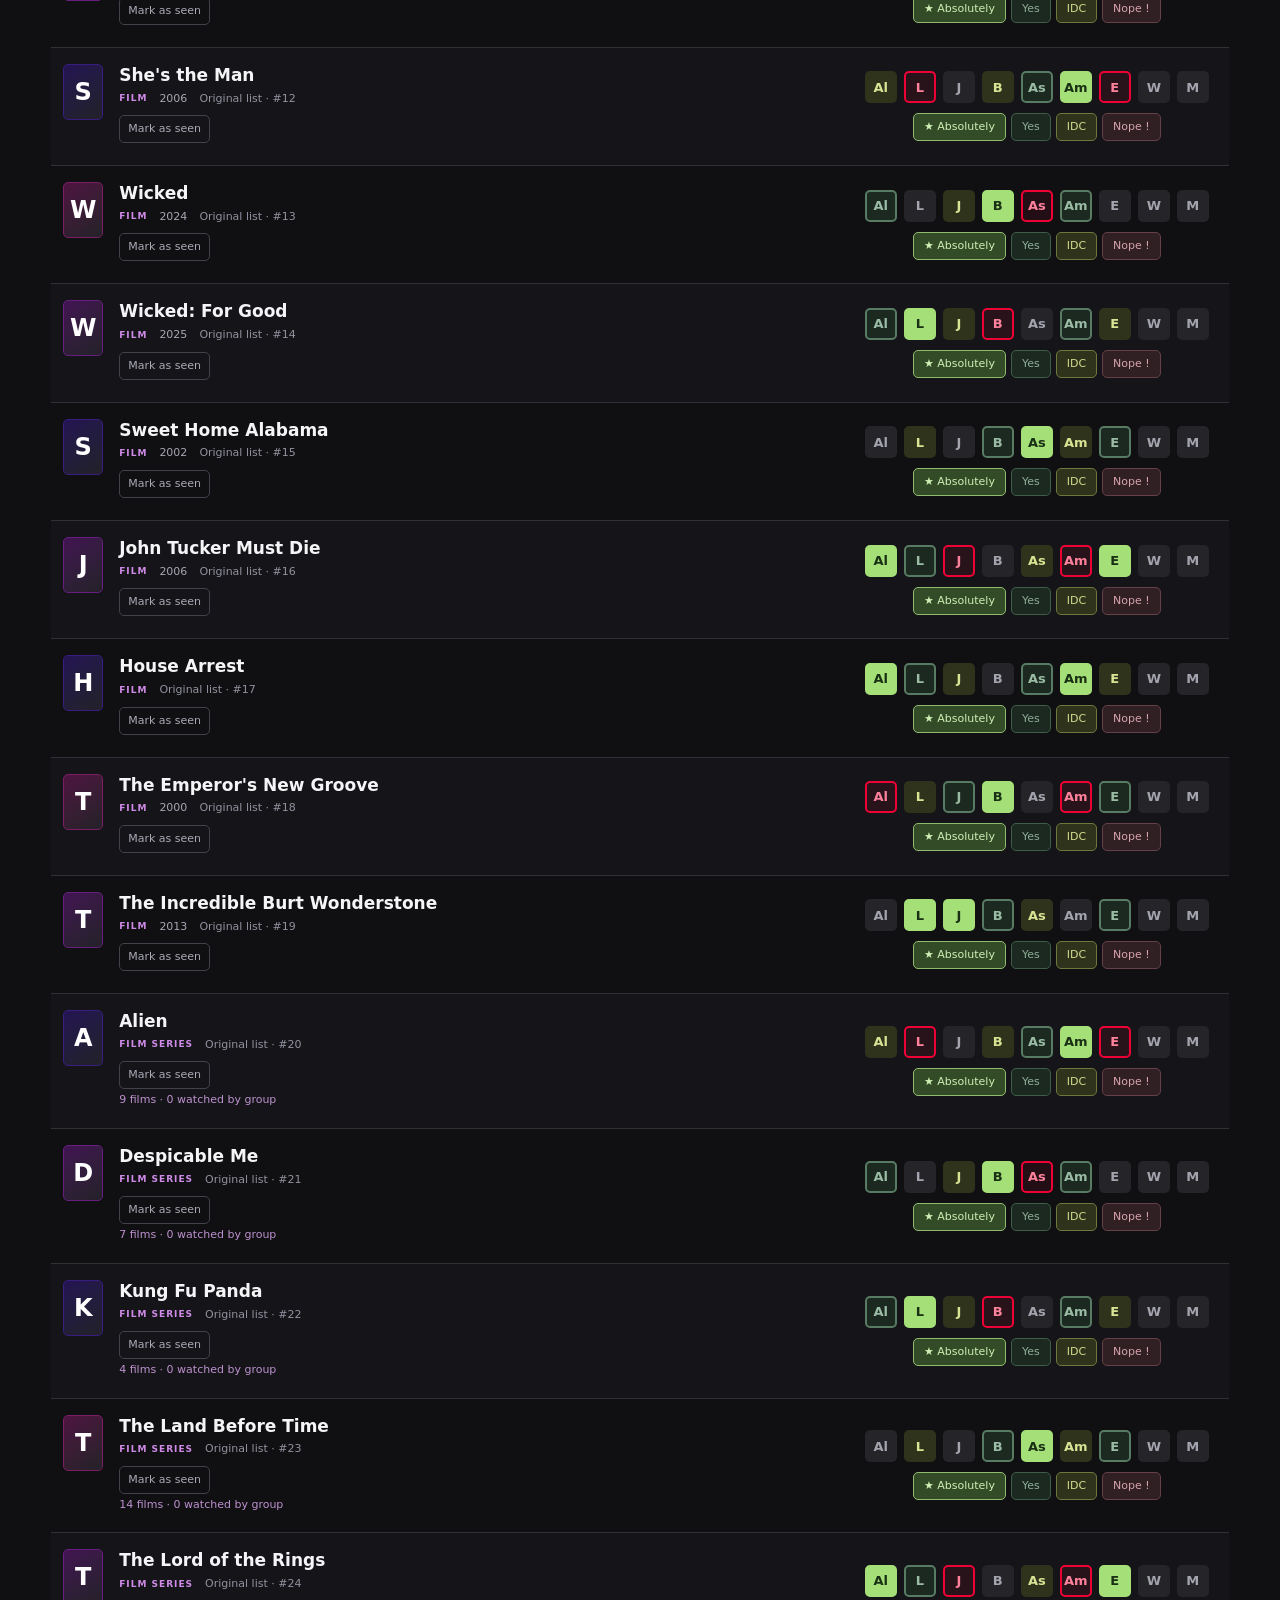
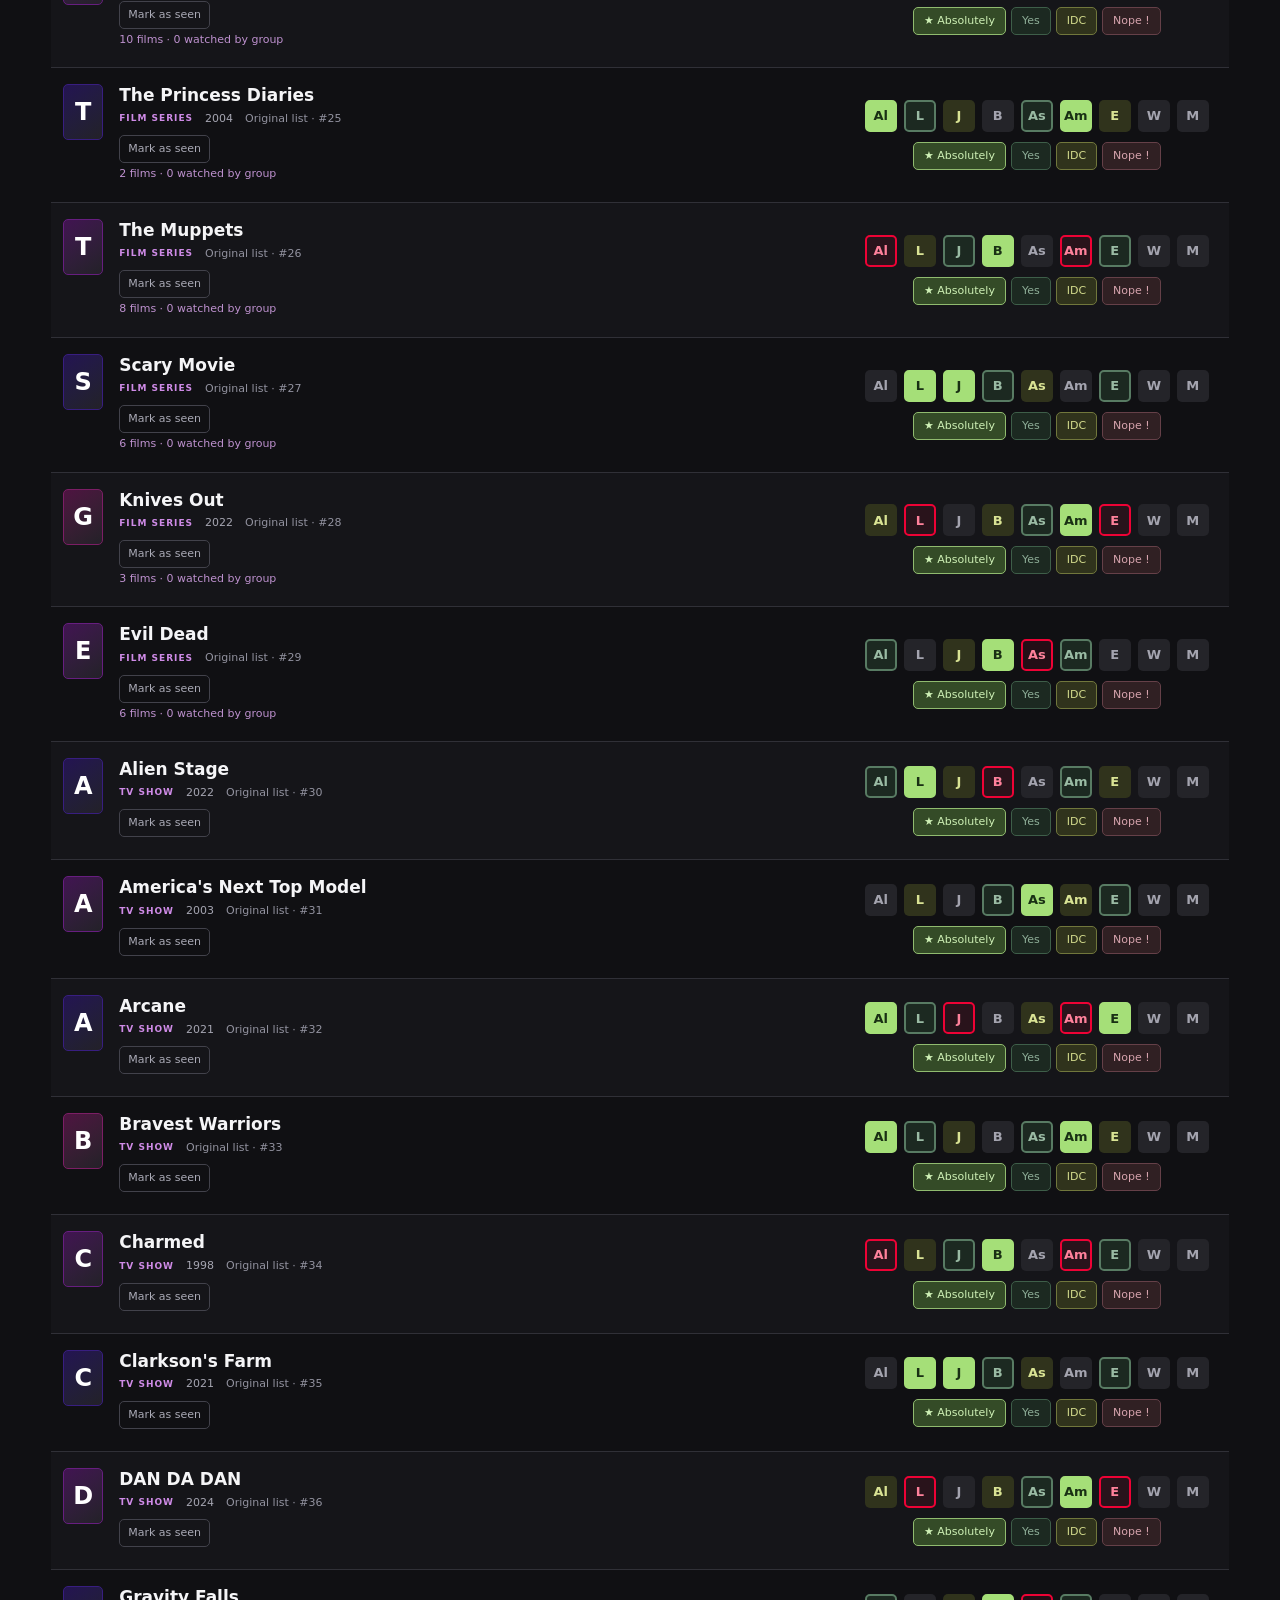
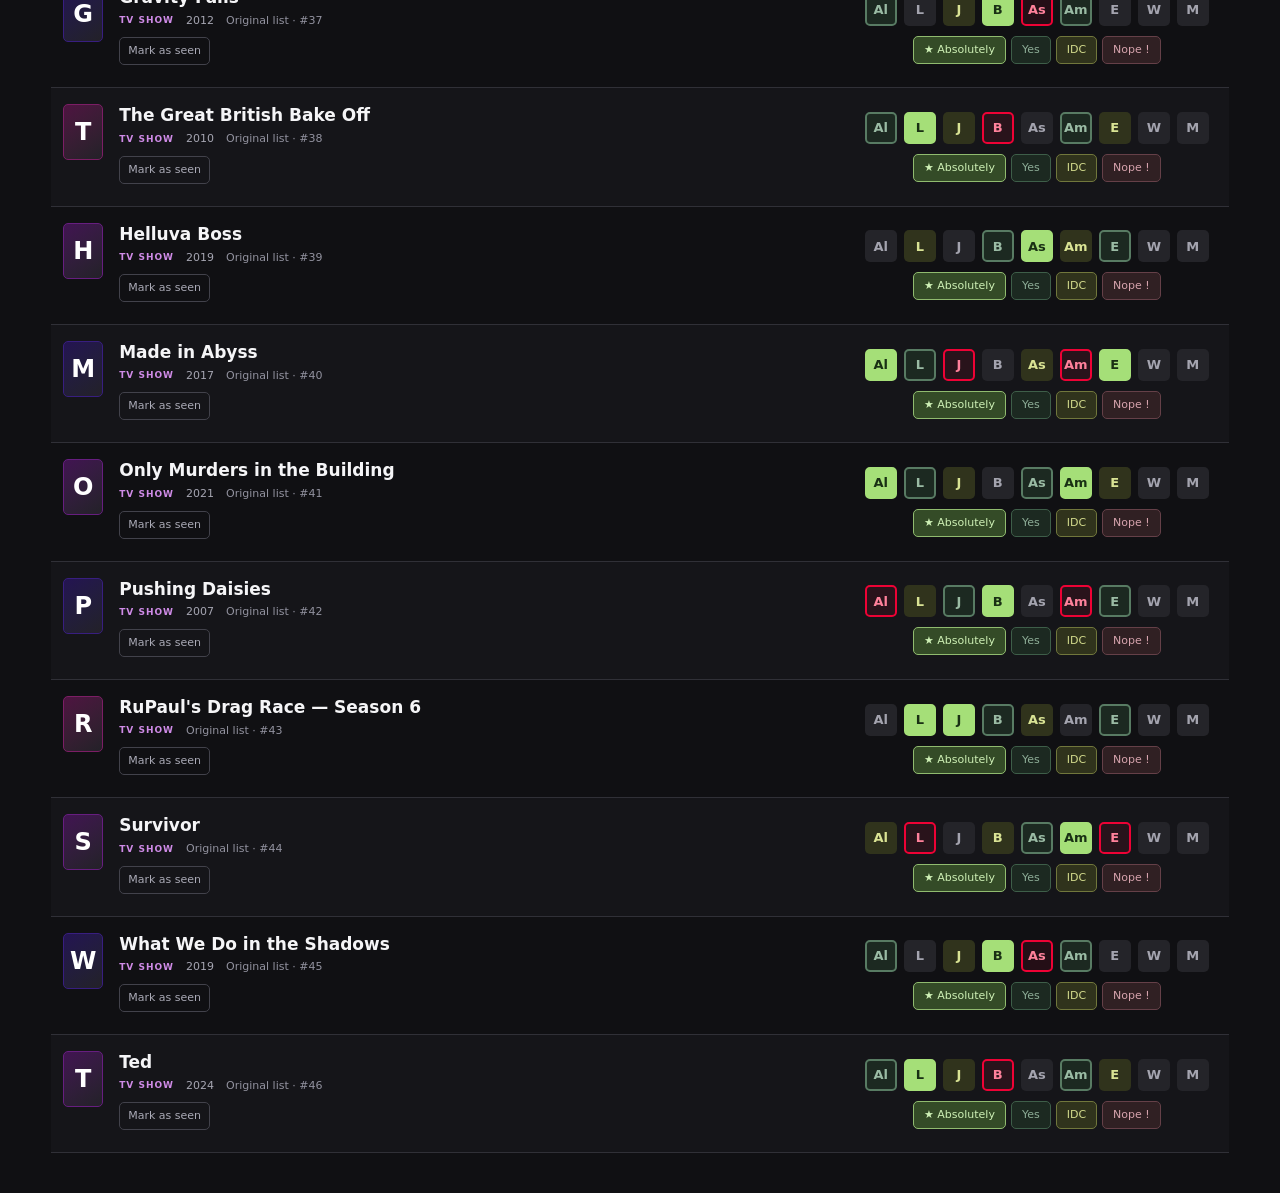
==== commit e515595b: "Move TMDB credit from title details to info popup" ====
--- a/index.html
+++ b/index.html
@@ -21,7 +21,7 @@
   </main>
   <dialog id="join-dialog"><form id="join-form"><button type="button" class="close" data-close aria-label="Close">×</button><p class="eyebrow">TAKE YOUR SEAT</p><h2>Who’s watching?</h2><p>Choose your name. No account needed.</p><label>Your name<select id="name" required><option value="">Choose your name</option><option>Alex</option><option>Lyss</option><option>Julie</option><option>Blue</option><option>Ashe</option><option>Amanda</option><option>Emi</option><option>Wils</option><option>Michelle</option></select></label><label id="code-label">Group code<input id="code" type="password" autocomplete="off" maxlength="100" placeholder="Ask the group host"></label><p id="join-error" class="error" role="alert"></p><div class="join-actions"><button class="primary" type="submit">Let me in</button><button type="button" id="leave" class="text-button">Forget this device’s name & code</button></div></form></dialog>
   <dialog id="add-dialog"><button class="close" data-close aria-label="Close">×</button><p class="eyebrow">WATCH LIST</p><h2 id="add-heading">Add a title</h2><p>Add films, series, or TV shows to the watch list.</p><form id="lookup-form" class="lookup"><input id="lookup" aria-label="Title to look up" placeholder="A title you’ve been meaning to watch…" maxlength="200" required><select id="add-type" aria-label="Type"><option value="movie">Film</option><option value="series">Film series</option><option value="tv">TV show</option></select><button type="submit" class="secondary">Search titles</button></form><p id="lookup-status" class="hint" role="status"></p><div id="results"></div><form id="quick-form"><label id="quick-label">Titles — one per line<textarea id="quick-titles" rows="4" maxlength="10000" placeholder="The Big Lebowski&#10;Pushing Daisies&#10;Alien (rewatch)" required></textarea></label><button id="quick-submit" class="primary" type="submit">Add to the list</button></form><p id="add-error" class="error" role="alert"></p></dialog>
-  <dialog id="help-dialog" aria-labelledby="help-title"><button class="close" data-close aria-label="Close">×</button><h2 id="help-title">What’s your pick?</h2><dl class="response-guide"><div><dt class="guide-no">Nope !</dt><dd>I don’t want to watch this.</dd></div><div><dt class="guide-idc">IDC</dt><dd>I’ll watch it. I don’t mind either way.</dd></div><div><dt class="guide-yes">Yes</dt><dd>I want to watch it, but I’m okay with missing it.</dd></div><div><dt class="guide-absolutely">★ Absolutely</dt><dd>Do not watch this without me.</dd></div></dl><p class="hint">Grey initials mean no answer yet. Choose who’s joining and click Apply: only selected people are shown. Titles are hidden if someone selected answered Nope ! or an absent friend answered Absolutely.</p></dialog>
+  <dialog id="help-dialog" aria-labelledby="help-title"><button class="close" data-close aria-label="Close">×</button><h2 id="help-title">What’s your pick?</h2><dl class="response-guide"><div><dt class="guide-no">Nope !</dt><dd>I don’t want to watch this.</dd></div><div><dt class="guide-idc">IDC</dt><dd>I’ll watch it. I don’t mind either way.</dd></div><div><dt class="guide-yes">Yes</dt><dd>I want to watch it, but I’m okay with missing it.</dd></div><div><dt class="guide-absolutely">★ Absolutely</dt><dd>Do not watch this without me.</dd></div></dl><p class="hint">Grey initials mean no answer yet. Choose who’s joining and click Apply: only selected people are shown. Titles are hidden if someone selected answered Nope ! or an absent friend answered Absolutely.</p><section aria-label="Credits"><h3>Credits</h3><p class="hint">Metadata from <a href="https://www.themoviedb.org/" target="_blank" rel="noopener">TMDB</a>. This product uses the TMDB API but is not endorsed or certified by TMDB.</p></section></dialog>
   <dialog id="detail-dialog"><button class="close" data-close aria-label="Close">×</button><div id="detail-content"></div></dialog>
   <div id="toast" role="status" class="toast" hidden></div>
 </body>
--- a/style.css
+++ b/style.css
@@ -9,7 +9,7 @@
 .view-tabs button{flex:none;white-space:nowrap}
 .view-tabs{margin-bottom:20px}
 .vote-controls.response-panel{display:flex;flex-direction:column;align-items:stretch;gap:10px}.people-responses{display:flex;justify-content:center;align-items:center;flex-wrap:wrap;gap:7px}.people-responses .person-response{position:relative;width:32px;height:32px;padding:0;border-width:2px;border-radius:5px;font-size:13px;font-weight:750;cursor:help}.people-responses .response-pass{border-color:#ee0235;color:#ff819b}.people-responses .response-interested{border-color:#35ee02;color:#83ed69}.people-responses .response-hold{border-color:#ba02ee;color:#e0a0f5}.person-response:focus-visible{outline:2px solid white;outline-offset:3px}.person-response::after{content:attr(data-label);position:absolute;bottom:calc(100% + 8px);left:50%;transform:translateX(-50%);background:#f5f5f7;color:#17171c;border-radius:5px;padding:6px 9px;white-space:nowrap;font-size:11px;font-weight:500;z-index:3;opacity:0;pointer-events:none}.person-response:hover::after,.person-response:focus::after{opacity:1}.response-buttons{display:grid;grid-template-columns:repeat(3,minmax(0,1fr));gap:7px}.response-panel .response-buttons button{background:#222228;border:1px solid #40404b;color:#eeeef2;padding:8px 5px;font-size:11px;white-space:nowrap}.response-panel .response-buttons button:hover{border-color:#aaaab6}.response-panel .response-buttons button[data-vote=pass][aria-pressed=true]{background:#ee0235;color:white;border-color:#ff819b}.response-panel .response-buttons button[data-vote=interested][aria-pressed=true]{background:#35ee02;color:#101510;border-color:#83ed69}.response-panel .response-buttons button[data-vote=hold][aria-pressed=true]{background:#ba02ee;color:white;border-color:#e0a0f5}.response-panel button[aria-pressed=true]{box-shadow:none}@media(max-width:680px){.response-panel .response-buttons button{font-size:10px;padding:9px 2px}.people-responses{gap:6px}.people-responses .person-response{width:29px;height:29px;font-size:12px}}
-.section-heading .view-tabs{margin-bottom:0}.view-tabs #count{display:inline-block;margin-left:6px;padding:1px 6px;border:0;background:#ffffff20;color:inherit;font-size:11px;border-radius:4px}.section-heading{gap:10px}@media(max-width:680px){.section-heading .view-tabs button{padding:9px 10px}.section-heading #add-button{padding:10px;font-size:12px}}
+.section-heading .view-tabs{margin-bottom:0;gap:4px}.section-heading .view-tabs button{display:inline-flex;align-items:center;justify-content:center;gap:8px;padding:8px 12px;line-height:20px}.view-tabs #count{display:inline-flex;align-items:center;justify-content:center;min-width:24px;height:20px;margin:0;padding:0 5px;border:0;background:#ffffff20;color:inherit;font-size:11px;line-height:1;border-radius:4px}.section-heading{gap:10px}@media(max-width:680px){.section-heading .view-tabs button{padding:8px 10px}.section-heading #add-button{padding:10px;font-size:12px}}
 .response-buttons button[data-vote=interested]{--button-bg:#1d2c21;--button-border:#395c40;--button-text:#a2c9aa;--button-selected:#304e37;--button-selected-border:#7aaa86}.response-buttons button[data-vote=pass]{--button-bg:#302023;--button-border:#654048;--button-text:#d6a3ad;--button-selected:#543139;--button-selected-border:#b97d89}.response-buttons button[data-vote=hold]{--button-bg:#2b2134;--button-border:#59436b;--button-text:#c5acd9;--button-selected:#483355;--button-selected-border:#a184b8}.response-panel .response-buttons button[data-vote]{background:var(--button-bg);border-color:var(--button-border);color:var(--button-text)}.response-panel .response-buttons button[data-vote]:hover{background:var(--button-selected);border-color:var(--button-selected-border)}.response-panel .response-buttons button[data-vote][aria-pressed=true]{background:var(--button-selected);border-color:var(--button-selected-border);color:var(--button-text);box-shadow:inset 0 0 0 1px var(--button-selected-border)}
 .people-responses .response-unanswered{background:#242429;border-color:#55555f;color:#a4a4af}
 .response-buttons{display:flex;justify-content:center;gap:6px}.response-panel .response-buttons button[data-vote]{width:auto;min-height:28px;padding:4px 10px;font-size:11px;line-height:18px}@media(max-width:680px){.response-panel .response-buttons button[data-vote]{padding:4px 9px;font-size:10px}}
@@ -23,4 +23,5 @@
 .saved-response{display:flex;align-items:center;justify-content:center;gap:12px;min-height:28px;color:var(--response-text,#bdbdc8);font-size:11px}.saved-response.response-hold{color:#bce99e}.saved-response.response-idc{color:#d1d98b}.response-panel .edit-response{padding:4px 10px;font-size:11px;line-height:18px;min-height:28px;background:#222228;border:1px solid #484851;border-radius:5px;color:#dddde5}.response-panel .edit-response:hover{border-color:#aaaab6}
 .response-panel .edit-response{display:inline-flex;align-items:center;justify-content:center;width:28px;height:28px;min-height:28px;padding:5px;background:transparent;border-color:transparent;color:#a6a6b2}.response-panel .edit-response:hover{background:#25252d;border-color:#484851;color:#eeeef2}
 
-.join-actions{display:flex;align-items:center;flex-wrap:wrap;gap:16px 24px;margin-top:24px}#join-error:empty{display:none}@media(max-width:480px){.join-actions{flex-direction:column;align-items:stretch;gap:14px}.join-actions .text-button{text-align:center;padding:8px 0}}+.join-actions{display:flex;align-items:center;flex-wrap:wrap;gap:16px 24px;margin-top:24px}#join-error:empty{display:none}@media(max-width:480px){.join-actions{flex-direction:column;align-items:stretch;gap:14px}.join-actions .text-button{text-align:center;padding:8px 0}}
+.personal-seen{grid-column:1;grid-row:3;justify-self:start;align-self:flex-start;display:inline-flex;align-items:center;gap:5px;margin-top:5px;padding:4px 8px;min-height:28px;border:1px solid #42424b;border-radius:5px;background:transparent;color:#aaaab6;font-size:11px;line-height:18px;order:1}.personal-seen:hover{border-color:#a6a6b2;color:#f5f5f7}.personal-seen[aria-pressed=true]{background:#1c2921;border-color:#587b63;color:#b0d4b8}
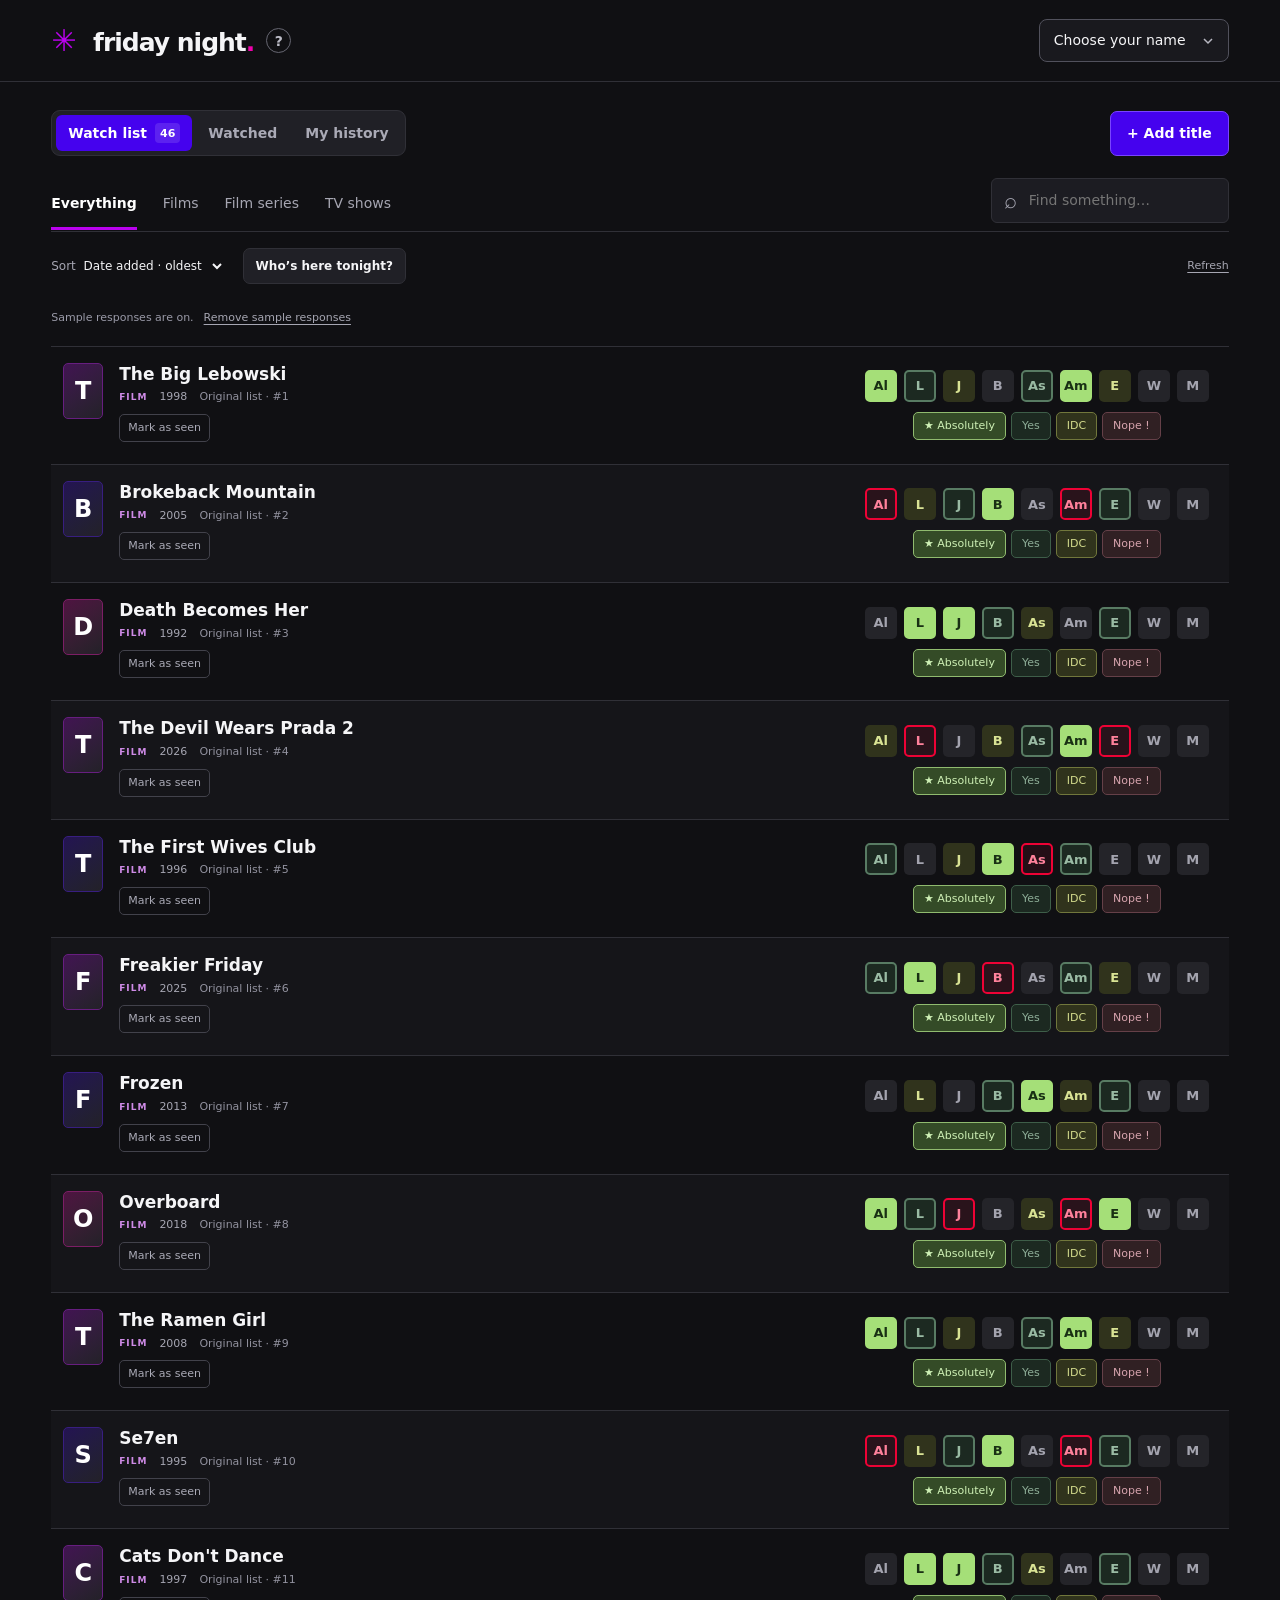
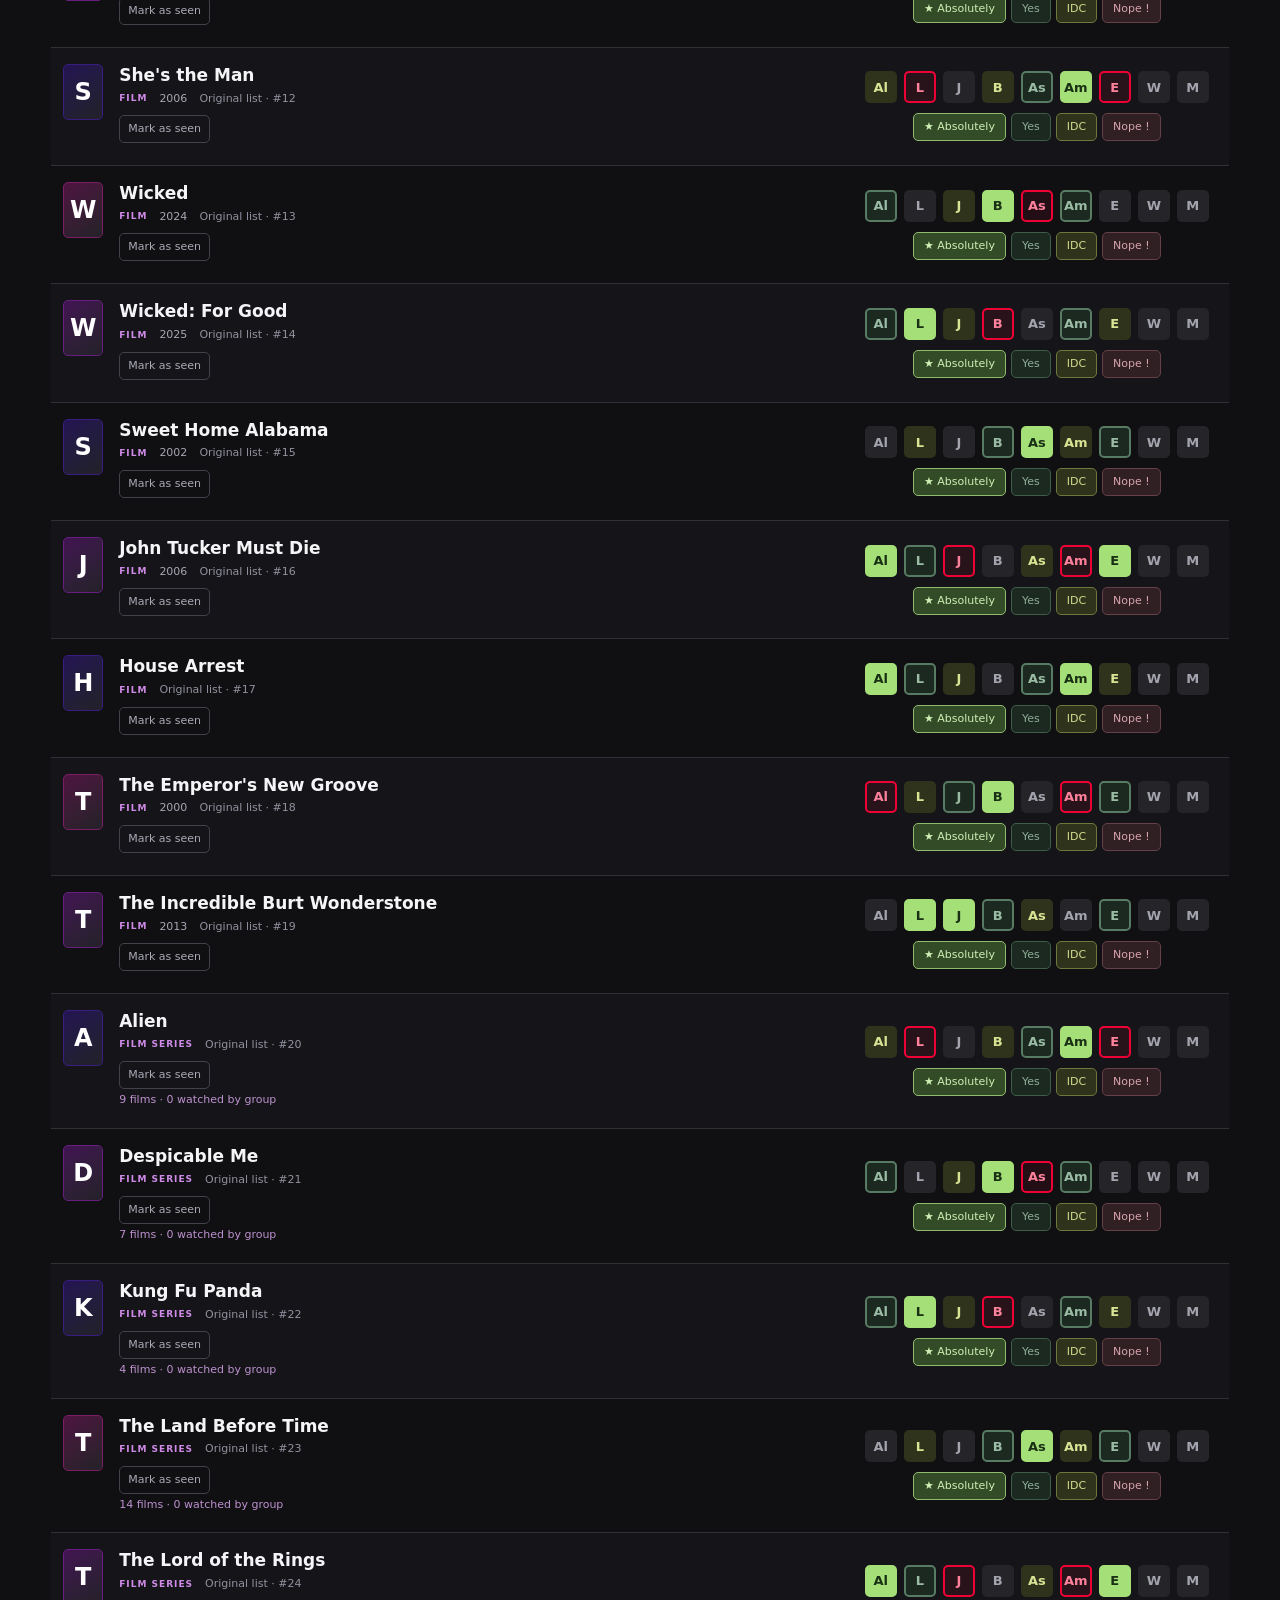
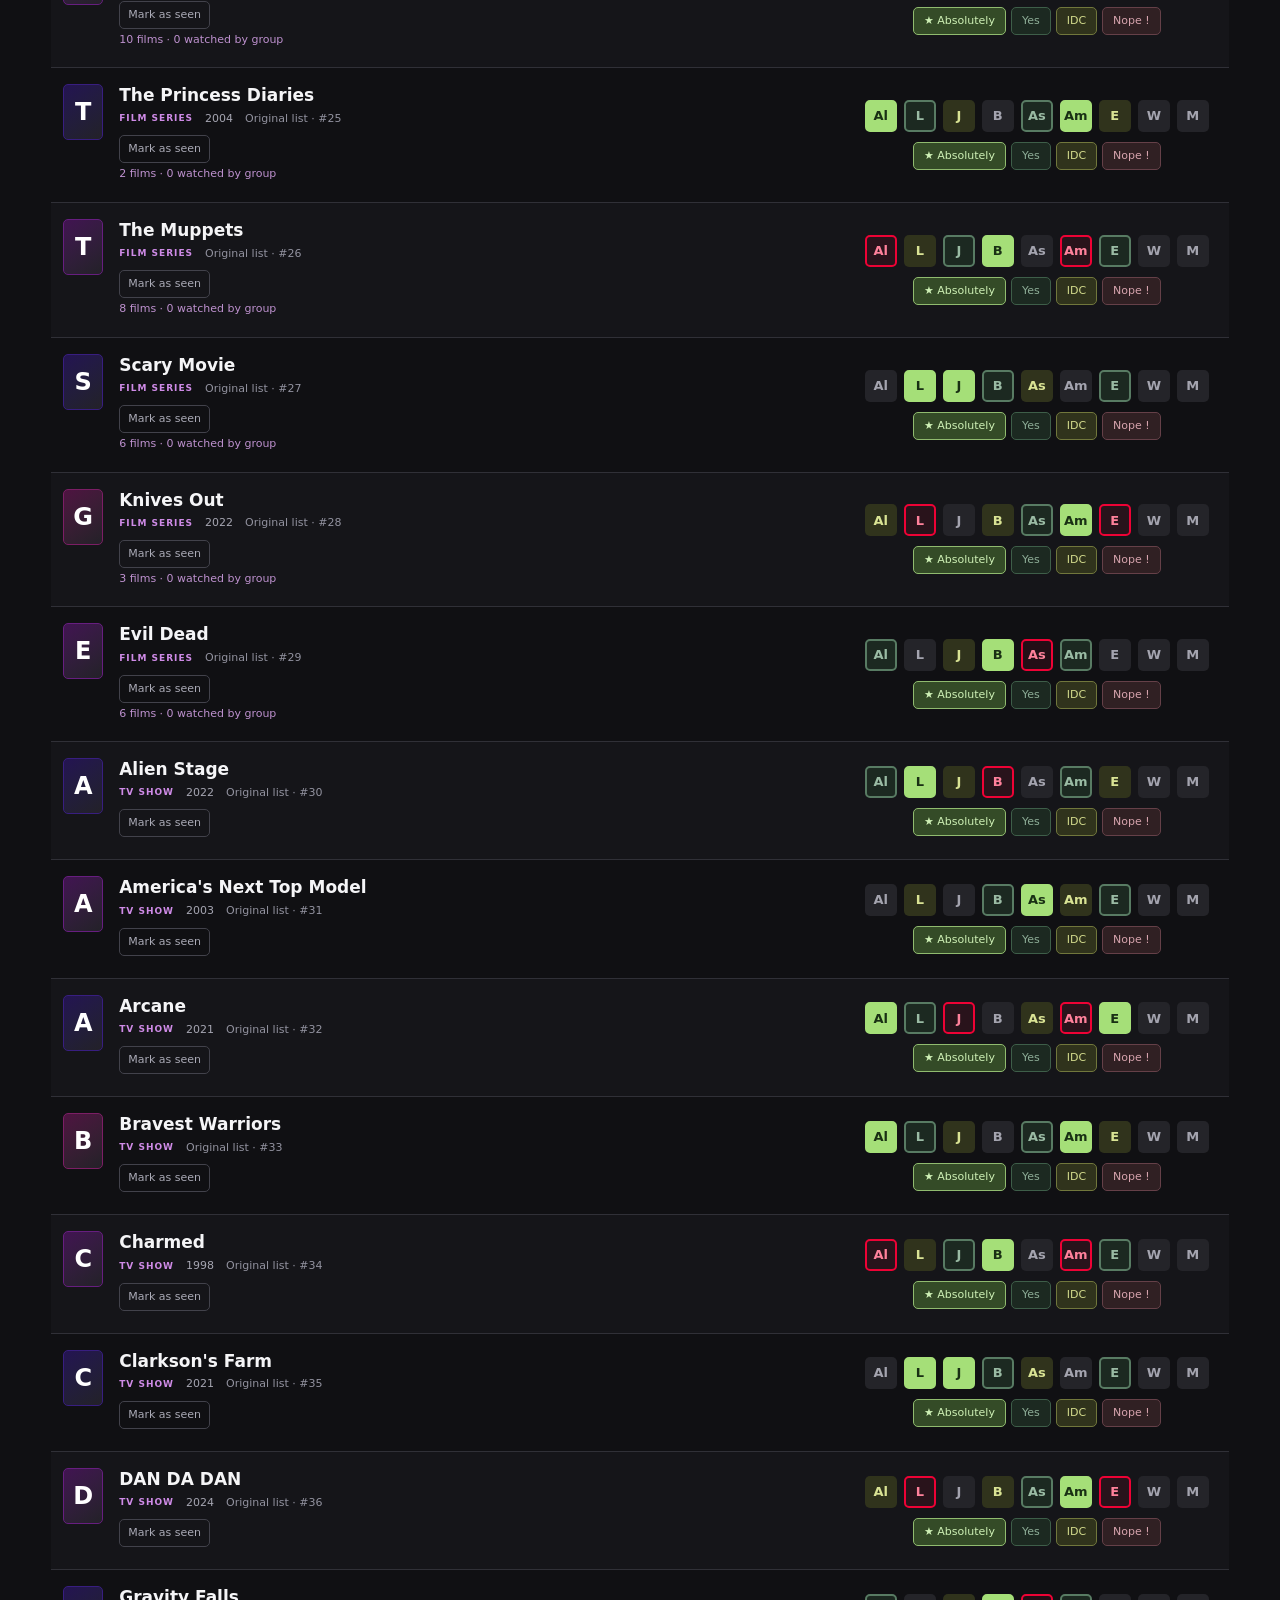
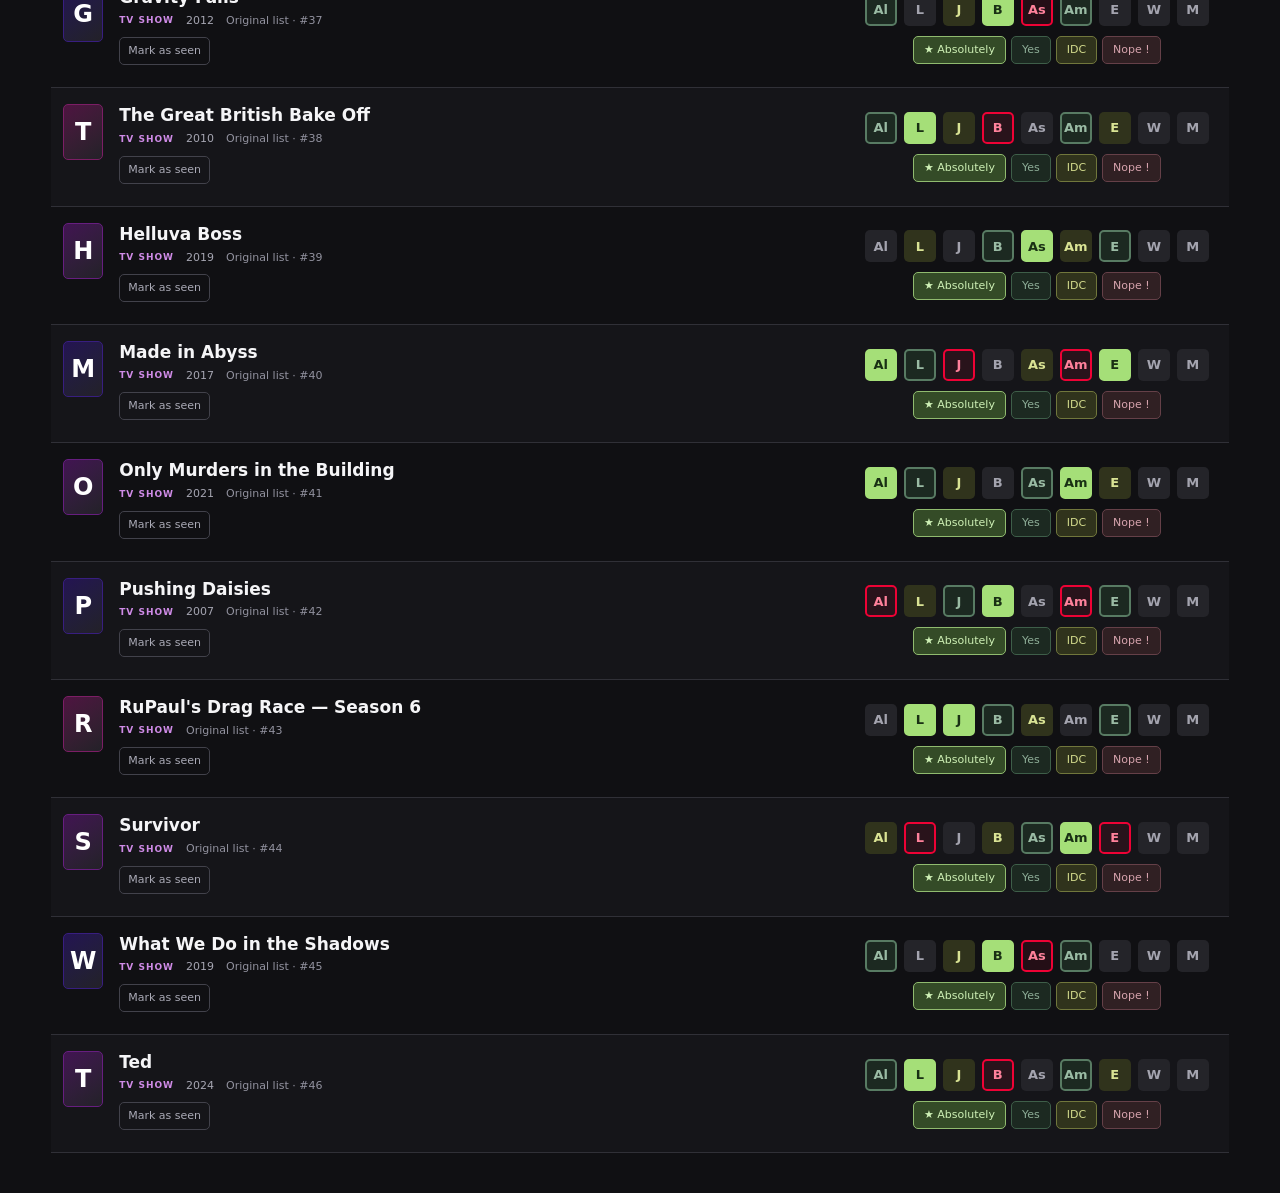
==== commit e1f0aa5d: "Add personal watch history tab" ====
--- a/index.html
+++ b/index.html
@@ -11,7 +11,7 @@
   <header class="topbar"><div class="brand-group"><a class="brand" href="./"><span class="brand-icon">✳</span> friday night<span class="brand-dot">.</span></a><button id="help-button" class="help-button" aria-label="What do the responses mean?" aria-haspopup="dialog">?</button></div><select id="identity" class="quiet" aria-label="Choose your name"><option value="">Choose your name</option><option>Alex</option><option>Lyss</option><option>Julie</option><option>Blue</option><option>Ashe</option><option>Amanda</option><option>Emi</option><option>Wils</option><option>Michelle</option></select></header>
   <main>
     <section class="library" aria-label="Watch list">
-      <div class="section-heading"><nav class="view-tabs" aria-label="Library view"><button data-view="browse" aria-pressed="true">Watch list <span id="count"></span></button><button data-view="watched" aria-pressed="false">Watched</button></nav><button id="add-button" class="primary">+ Add title</button></div>
+      <div class="section-heading"><nav class="view-tabs" aria-label="Library view"><button data-view="browse" aria-pressed="true">Watch list <span id="count"></span></button><button data-view="watched" aria-pressed="false">Watched</button><button data-view="personal" aria-pressed="false">My history</button></nav><button id="add-button" class="primary">+ Add title</button></div>
       <div class="toolbar"><div class="tabs" role="group" aria-label="Title type"><button data-type="all" aria-pressed="true">Everything</button><button data-type="movie" aria-pressed="false">Films</button><button data-type="series" aria-pressed="false">Film series</button><button data-type="tv" aria-pressed="false">TV shows</button></div><label class="search"><span>⌕</span><input id="search" type="search" placeholder="Find something…" aria-label="Search the list"></label></div>
       <div class="filter-row"><label>Sort <select id="sort"><option value="newest">Date added · newest</option><option value="oldest" selected>Date added · oldest</option><option value="title">Title · A–Z</option><option value="interest">Group interest</option><option value="unanswered">Not responded</option></select></label><button id="tonight-button" class="secondary" aria-expanded="false" aria-controls="tonight-panel">Who’s here tonight?</button><button id="refresh" class="text-button">Refresh</button></div>
       <div id="tonight-panel" class="tonight-panel" hidden><button id="attendees-all" class="secondary">Select all</button> <button id="attendees-none" class="secondary">Clear selection</button><div id="attendees"></div><button id="tonight-apply" class="primary">Apply</button></div>
@@ -21,7 +21,7 @@
   </main>
   <dialog id="join-dialog"><form id="join-form"><button type="button" class="close" data-close aria-label="Close">×</button><p class="eyebrow">TAKE YOUR SEAT</p><h2>Who’s watching?</h2><p>Choose your name. No account needed.</p><label>Your name<select id="name" required><option value="">Choose your name</option><option>Alex</option><option>Lyss</option><option>Julie</option><option>Blue</option><option>Ashe</option><option>Amanda</option><option>Emi</option><option>Wils</option><option>Michelle</option></select></label><label id="code-label">Group code<input id="code" type="password" autocomplete="off" maxlength="100" placeholder="Ask the group host"></label><p id="join-error" class="error" role="alert"></p><div class="join-actions"><button class="primary" type="submit">Let me in</button><button type="button" id="leave" class="text-button">Forget this device’s name & code</button></div></form></dialog>
   <dialog id="add-dialog"><button class="close" data-close aria-label="Close">×</button><p class="eyebrow">WATCH LIST</p><h2 id="add-heading">Add a title</h2><p>Add films, series, or TV shows to the watch list.</p><form id="lookup-form" class="lookup"><input id="lookup" aria-label="Title to look up" placeholder="A title you’ve been meaning to watch…" maxlength="200" required><select id="add-type" aria-label="Type"><option value="movie">Film</option><option value="series">Film series</option><option value="tv">TV show</option></select><button type="submit" class="secondary">Search titles</button></form><p id="lookup-status" class="hint" role="status"></p><div id="results"></div><form id="quick-form"><label id="quick-label">Titles — one per line<textarea id="quick-titles" rows="4" maxlength="10000" placeholder="The Big Lebowski&#10;Pushing Daisies&#10;Alien (rewatch)" required></textarea></label><button id="quick-submit" class="primary" type="submit">Add to the list</button></form><p id="add-error" class="error" role="alert"></p></dialog>
-  <dialog id="help-dialog" aria-labelledby="help-title"><button class="close" data-close aria-label="Close">×</button><h2 id="help-title">What’s your pick?</h2><dl class="response-guide"><div><dt class="guide-no">Nope !</dt><dd>I don’t want to watch this.</dd></div><div><dt class="guide-idc">IDC</dt><dd>I’ll watch it. I don’t mind either way.</dd></div><div><dt class="guide-yes">Yes</dt><dd>I want to watch it, but I’m okay with missing it.</dd></div><div><dt class="guide-absolutely">★ Absolutely</dt><dd>Do not watch this without me.</dd></div></dl><p class="hint">Grey initials mean no answer yet. Choose who’s joining and click Apply: only selected people are shown. Titles are hidden if someone selected answered Nope ! or an absent friend answered Absolutely.</p><section aria-label="Credits"><h3>Credits</h3><p class="hint">Metadata from <a href="https://www.themoviedb.org/" target="_blank" rel="noopener">TMDB</a>. This product uses the TMDB API but is not endorsed or certified by TMDB.</p></section></dialog>
+  <dialog id="help-dialog" aria-labelledby="help-title"><button class="close" data-close aria-label="Close">×</button><h2 id="help-title">What’s your pick?</h2><dl class="response-guide"><div><dt class="guide-no">Nope !</dt><dd>I don’t want to watch this.</dd></div><div><dt class="guide-idc">IDC</dt><dd>I’ll watch it. I don’t mind either way.</dd></div><div><dt class="guide-yes">Yes</dt><dd>I want to watch it, but I’m okay with missing it.</dd></div><div><dt class="guide-absolutely">★ Absolutely</dt><dd>Do not watch this without me.</dd></div></dl><p class="hint">Grey initials mean no answer yet. Choose who’s joining and click Apply: only selected people are shown. Titles are hidden if someone selected answered Nope ! or an absent friend answered Absolutely.</p><section aria-label="Credits"><h3>Credits</h3><p class="hint">Metadata from <a href="https://www.themoviedb.org/" target="_blank" rel="noopener">TMDB</a>. This product uses the TMDB API but is not endorsed or certified by TMDB.</p></section><button id="forget-device" class="text-button" type="button">Forget this device&#8217;s name &amp; code</button></dialog>
   <dialog id="detail-dialog"><button class="close" data-close aria-label="Close">×</button><div id="detail-content"></div></dialog>
   <div id="toast" role="status" class="toast" hidden></div>
 </body>
--- a/style.css
+++ b/style.css
@@ -25,3 +25,17 @@
 
 .join-actions{display:flex;align-items:center;flex-wrap:wrap;gap:16px 24px;margin-top:24px}#join-error:empty{display:none}@media(max-width:480px){.join-actions{flex-direction:column;align-items:stretch;gap:14px}.join-actions .text-button{text-align:center;padding:8px 0}}
 .personal-seen{grid-column:1;grid-row:3;justify-self:start;align-self:flex-start;display:inline-flex;align-items:center;gap:5px;margin-top:5px;padding:4px 8px;min-height:28px;border:1px solid #42424b;border-radius:5px;background:transparent;color:#aaaab6;font-size:11px;line-height:18px;order:1}.personal-seen:hover{border-color:#a6a6b2;color:#f5f5f7}.personal-seen[aria-pressed=true]{background:#1c2921;border-color:#587b63;color:#b0d4b8}
+.tv-tracker{margin-top:28px;border-top:1px solid var(--line);padding-top:8px}.tv-tracker .season-picker{margin:16px 0}.episode-counts{display:flex;flex-wrap:wrap;gap:12px 24px;margin:18px 0 8px;color:var(--muted);font-size:12px}.episode-counts b{color:var(--ink);margin-left:6px}.episode-number{color:var(--muted);font-weight:500}.episode-row input{accent-color:#8eae98}.tv-tracker .progress-heading{margin-top:20px}.tv-tracker .hint{line-height:1.6}
+/* Give phone layouts readable text and comfortable touch targets. */
+@media(max-width:680px){
+  body{font-size:16px}
+  .topbar{flex-wrap:wrap;gap:12px 8px}.brand-group{gap:8px;flex-shrink:0}.brand{font-size:19px}.help-button{width:44px;height:44px;font-size:16px}.quiet{font-size:16px;min-height:44px;min-width:190px;width:190px;flex:1}
+  main{padding:0 4%}.section-heading{flex-wrap:wrap;gap:12px}.section-heading .view-tabs button{font-size:14px;min-height:44px;padding:10px}.view-tabs #count{font-size:12px}.section-heading #add-button{font-size:14px;min-height:44px;padding:10px 12px}
+  .tabs{gap:20px}.tabs button{font-size:14px;min-height:44px}.search input{font-size:16px;min-height:34px}.filter-row{font-size:14px;gap:12px}.filter-row select{font-size:16px;min-height:44px;max-width:100%}.filter-row #tonight-button{font-size:14px;min-height:44px;padding:10px 12px}.text-button{font-size:14px;min-height:44px}
+  .card{grid-template-columns:44px minmax(0,1fr);gap:12px;padding:20px 2px}.poster{width:44px;height:64px}.poster.fallback span{font-size:24px}.card h3{font-size:18px;line-height:1.4}.meta{font-size:12px;gap:5px 10px;margin:6px 0}.type-label{font-size:10px}.personal-seen{font-size:13px;min-height:40px;padding:8px 10px}.series-summary{font-size:13px}
+  .vote-controls.response-panel{gap:12px;margin-top:16px}.people-responses{justify-content:flex-start;gap:8px}.people-responses .person-response{width:36px;height:36px;font-size:14px}.response-buttons{display:grid;grid-template-columns:repeat(2,minmax(0,1fr));gap:8px}.response-panel .response-buttons button[data-vote]{width:100%;font-size:14px;min-height:44px;padding:10px 6px}.saved-response{justify-content:flex-start}.response-panel .edit-response{width:44px;height:44px;min-height:44px}.edit-response svg{width:18px;height:18px}
+  #attendees{gap:8px 16px}#attendees label{display:flex;align-items:center;gap:8px;min-height:44px}#attendees input{width:22px;height:22px}.tonight-panel .secondary,#tonight-apply{font-size:14px;min-height:44px}.filter-status,.sample-notice,.sample-notice .text-button{font-size:13px}
+  dialog{width:calc(100% - 16px);max-height:94dvh;padding:24px 18px;font-size:16px}.close{display:grid;place-items:center;width:44px;height:44px;padding:0;right:6px;top:6px;font-size:30px}#detail-content h2,#help-title{padding-right:36px}dialog label{font-size:14px}dialog input,dialog select,dialog textarea{font-size:16px}dialog .primary,dialog .secondary{min-height:44px;font-size:14px}.hint,.detail-meta,.error,.episode-counts{font-size:14px;line-height:1.6}.eyebrow{font-size:11px}.progress-heading,.film-row{grid-template-columns:minmax(0,1fr) 54px 54px;gap:8px}.progress-heading{font-size:12px;overflow-wrap:anywhere}.film-row b{font-size:15px;overflow-wrap:anywhere}.film-row small{font-size:13px}.film-row label{display:flex;align-items:center;justify-content:center;min-height:44px}.film-row input{width:24px;height:24px}.response-guide dt{font-size:16px}.response-guide dd{font-size:15px}
+}
+
+@media(max-width:680px){.section-heading .view-tabs{width:100%;display:grid;grid-template-columns:1.2fr .9fr 1fr}.section-heading .view-tabs button{min-width:0;font-size:13px;padding:10px 6px;gap:5px}}
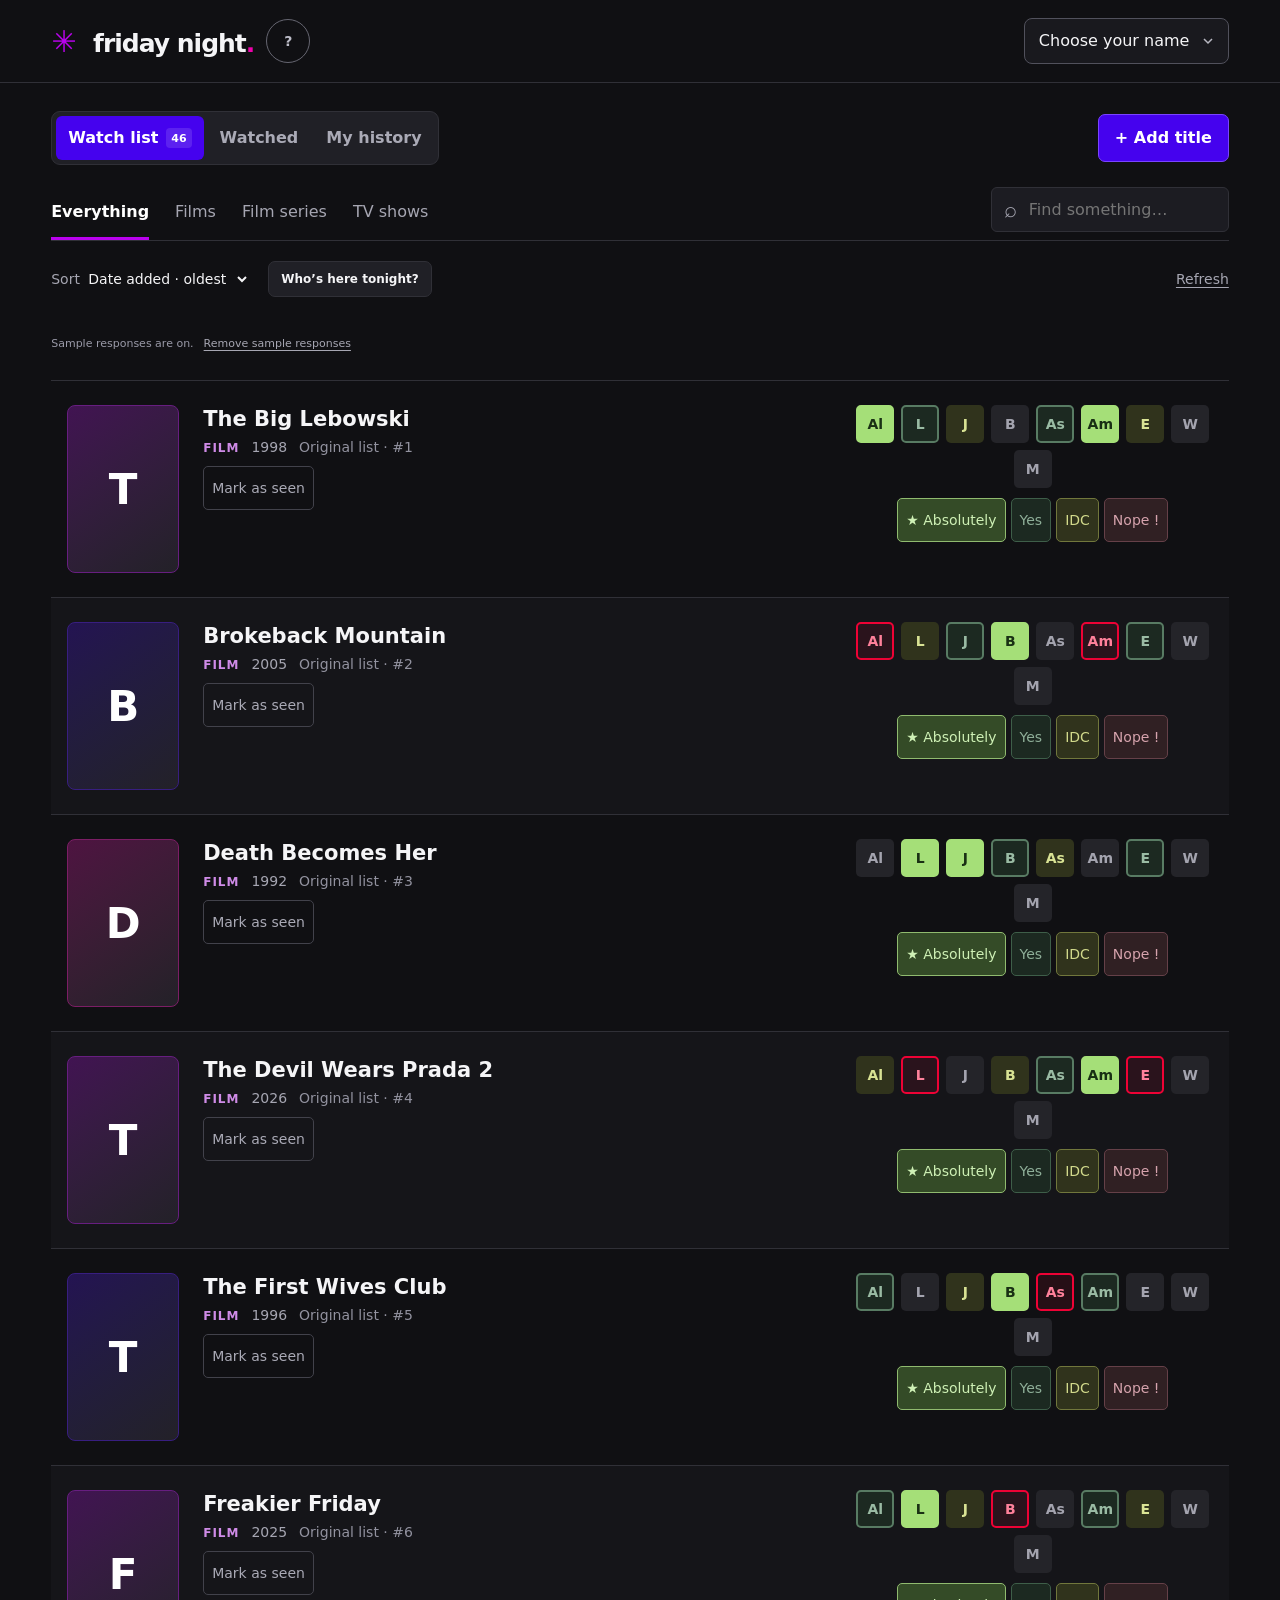
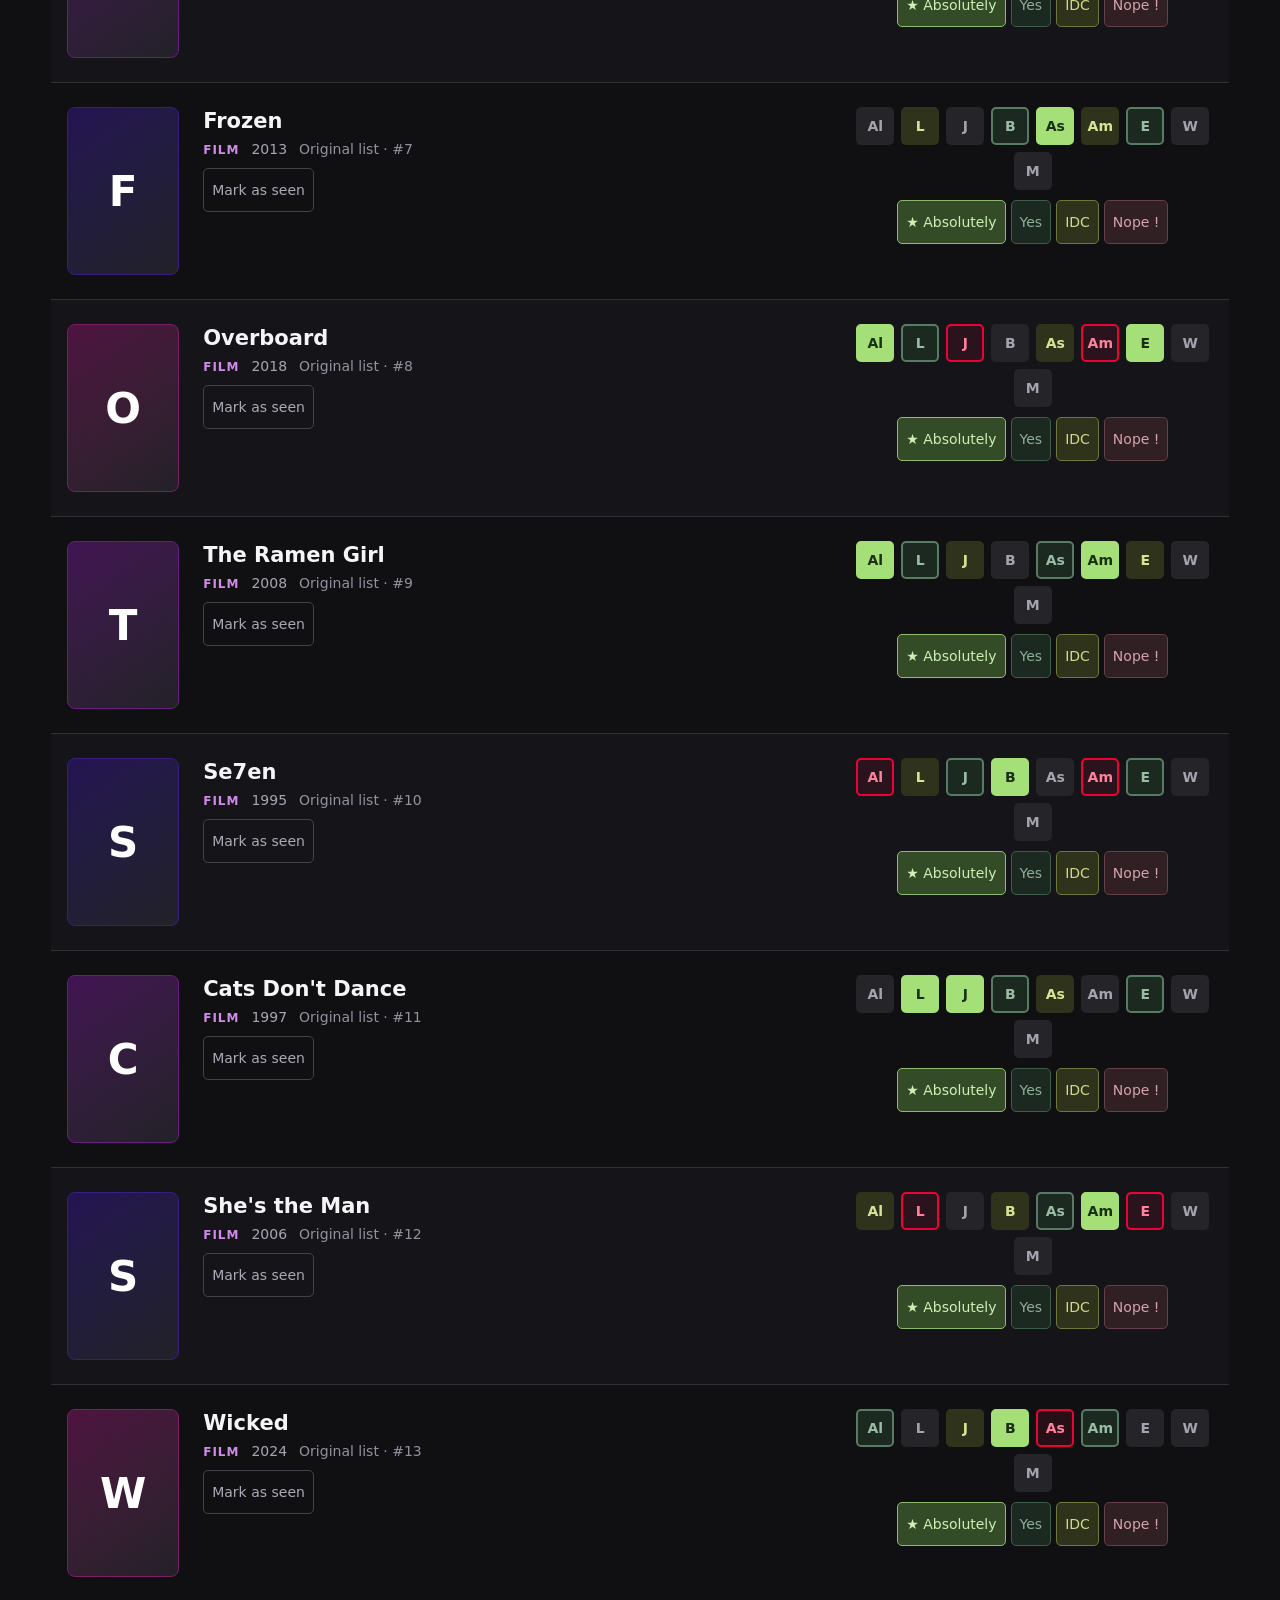
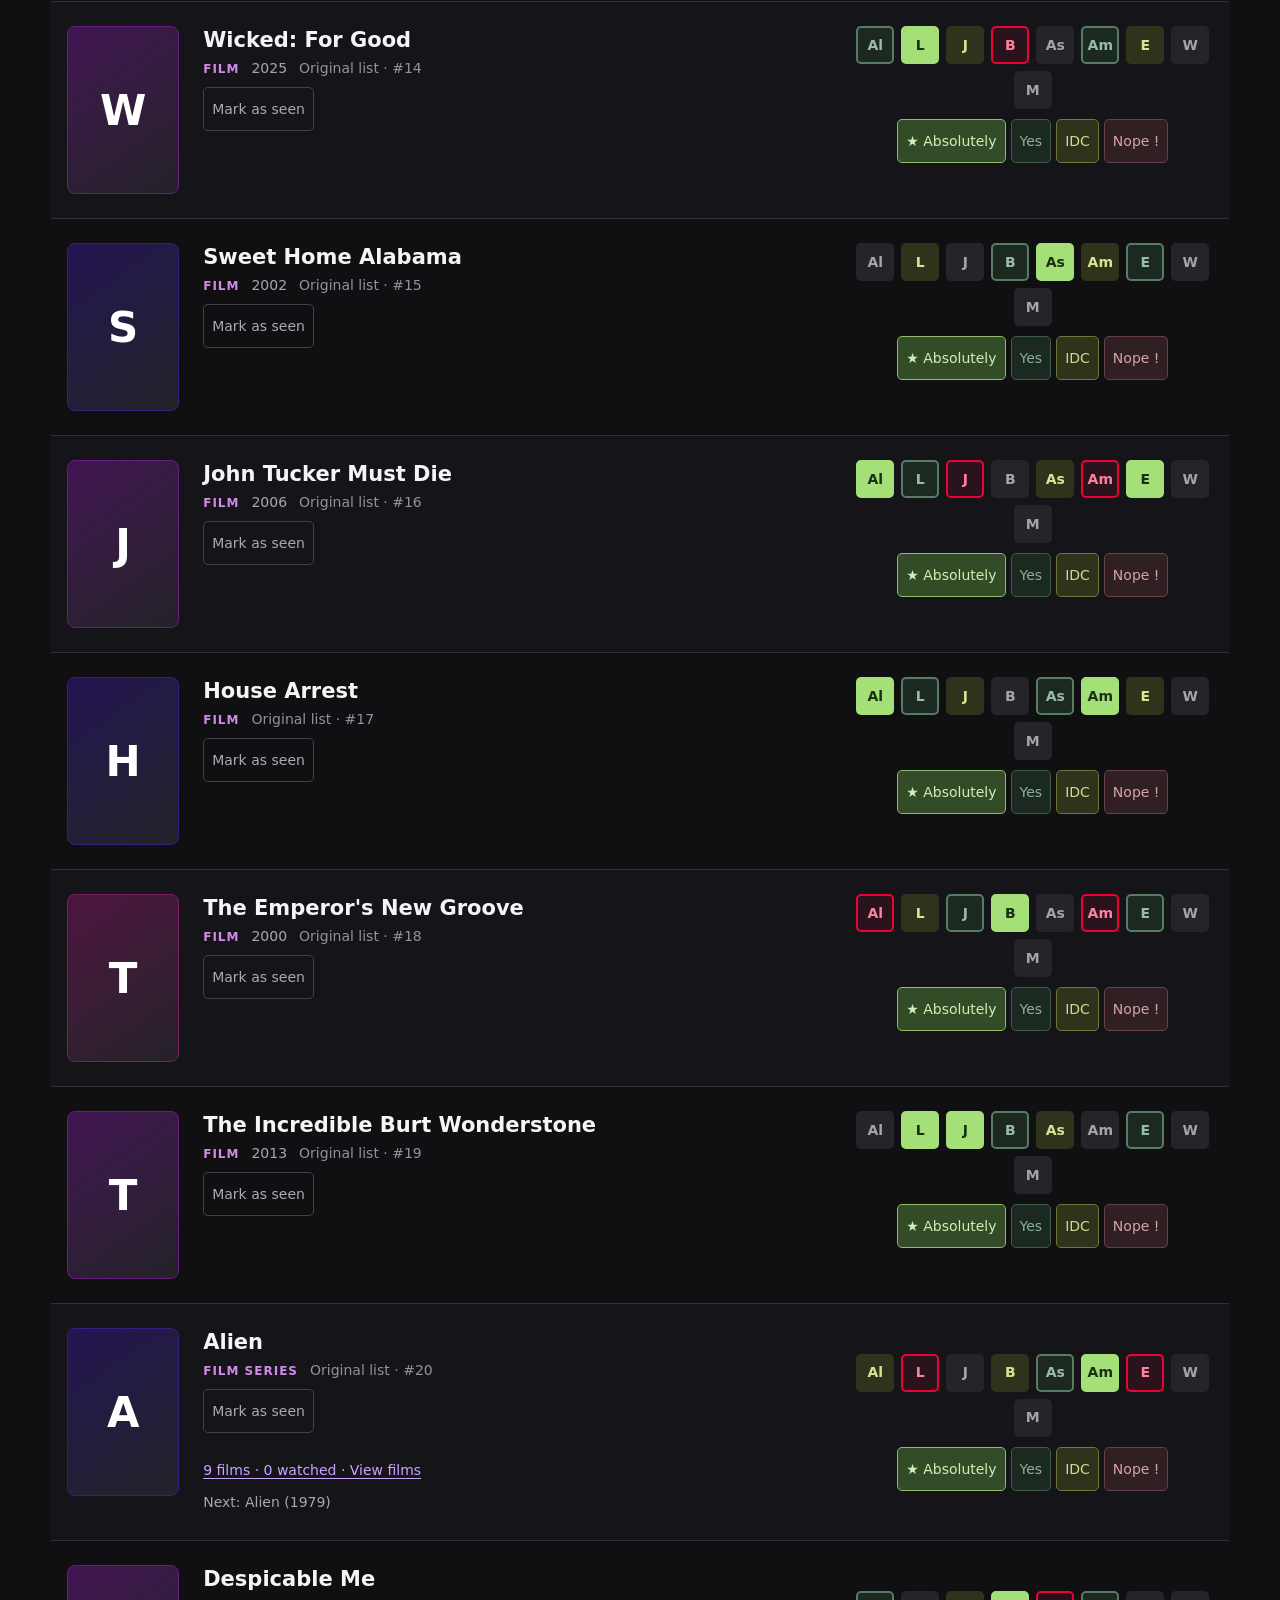
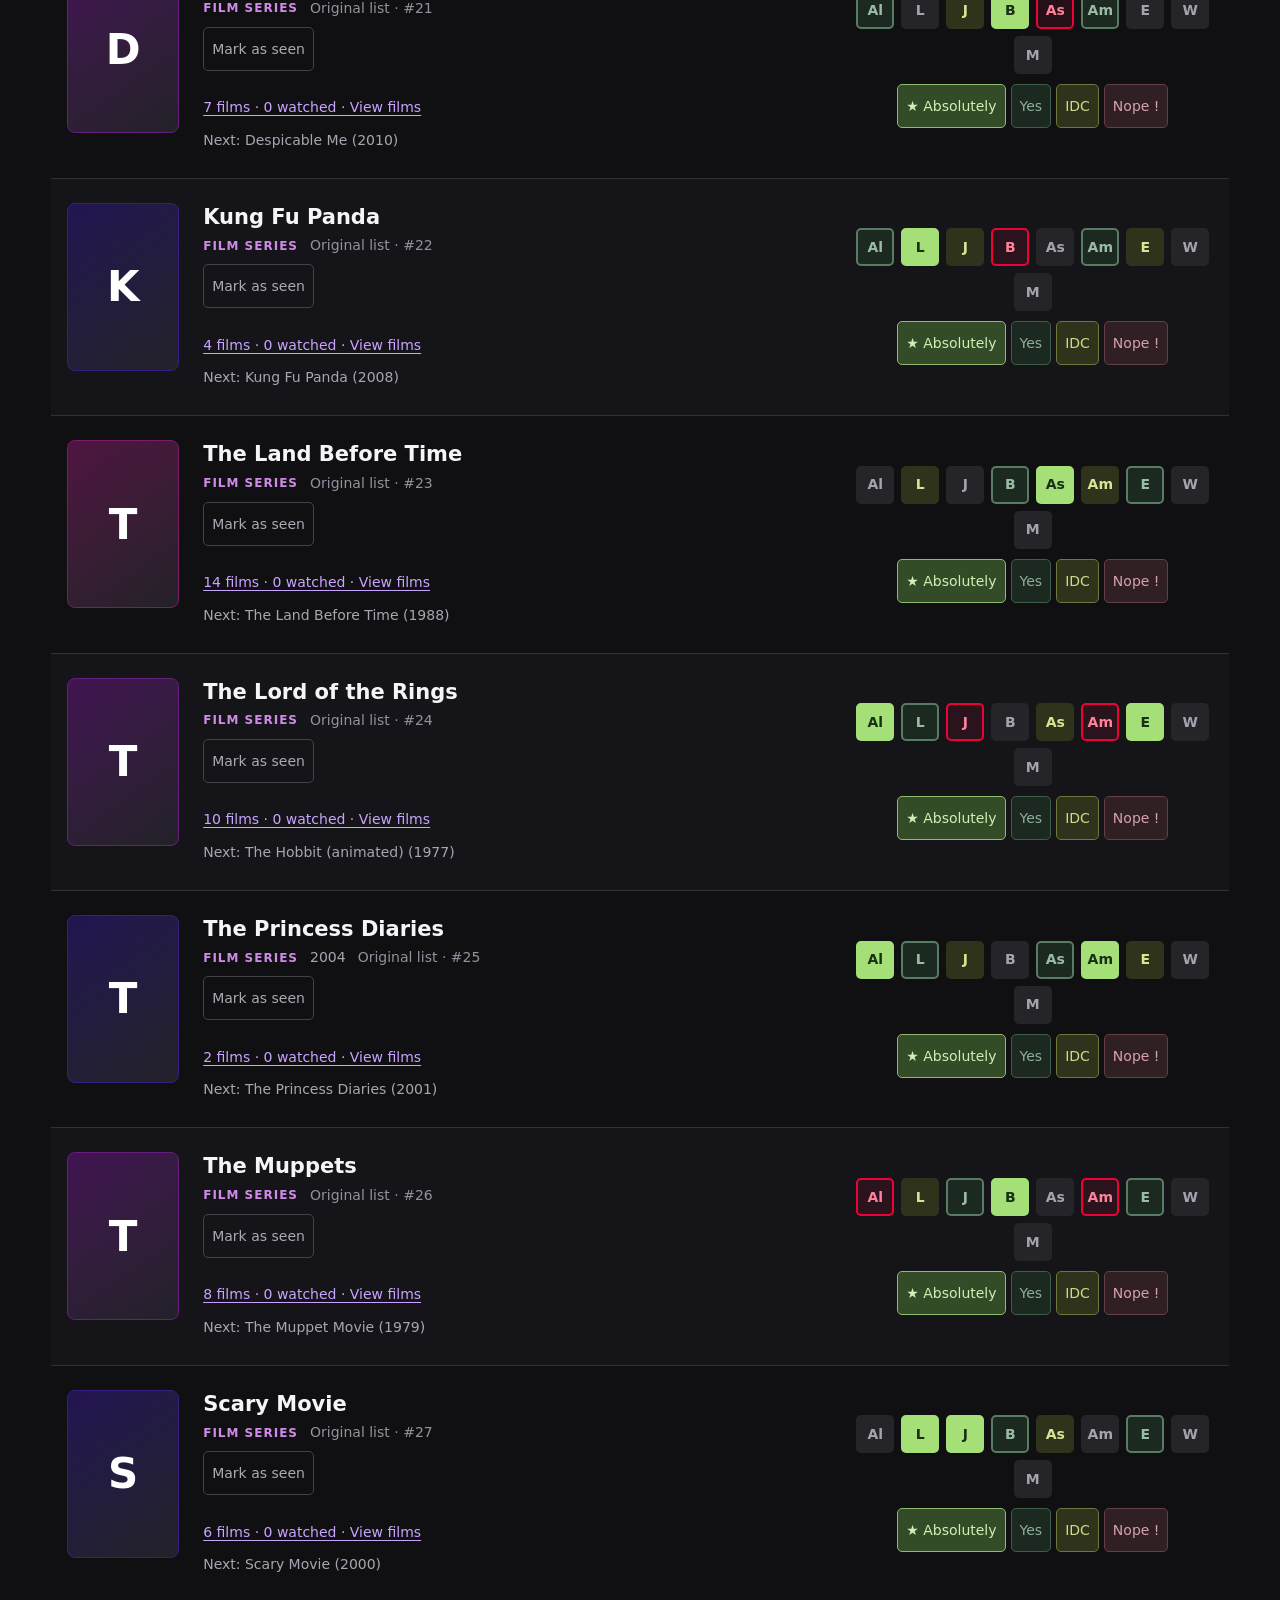
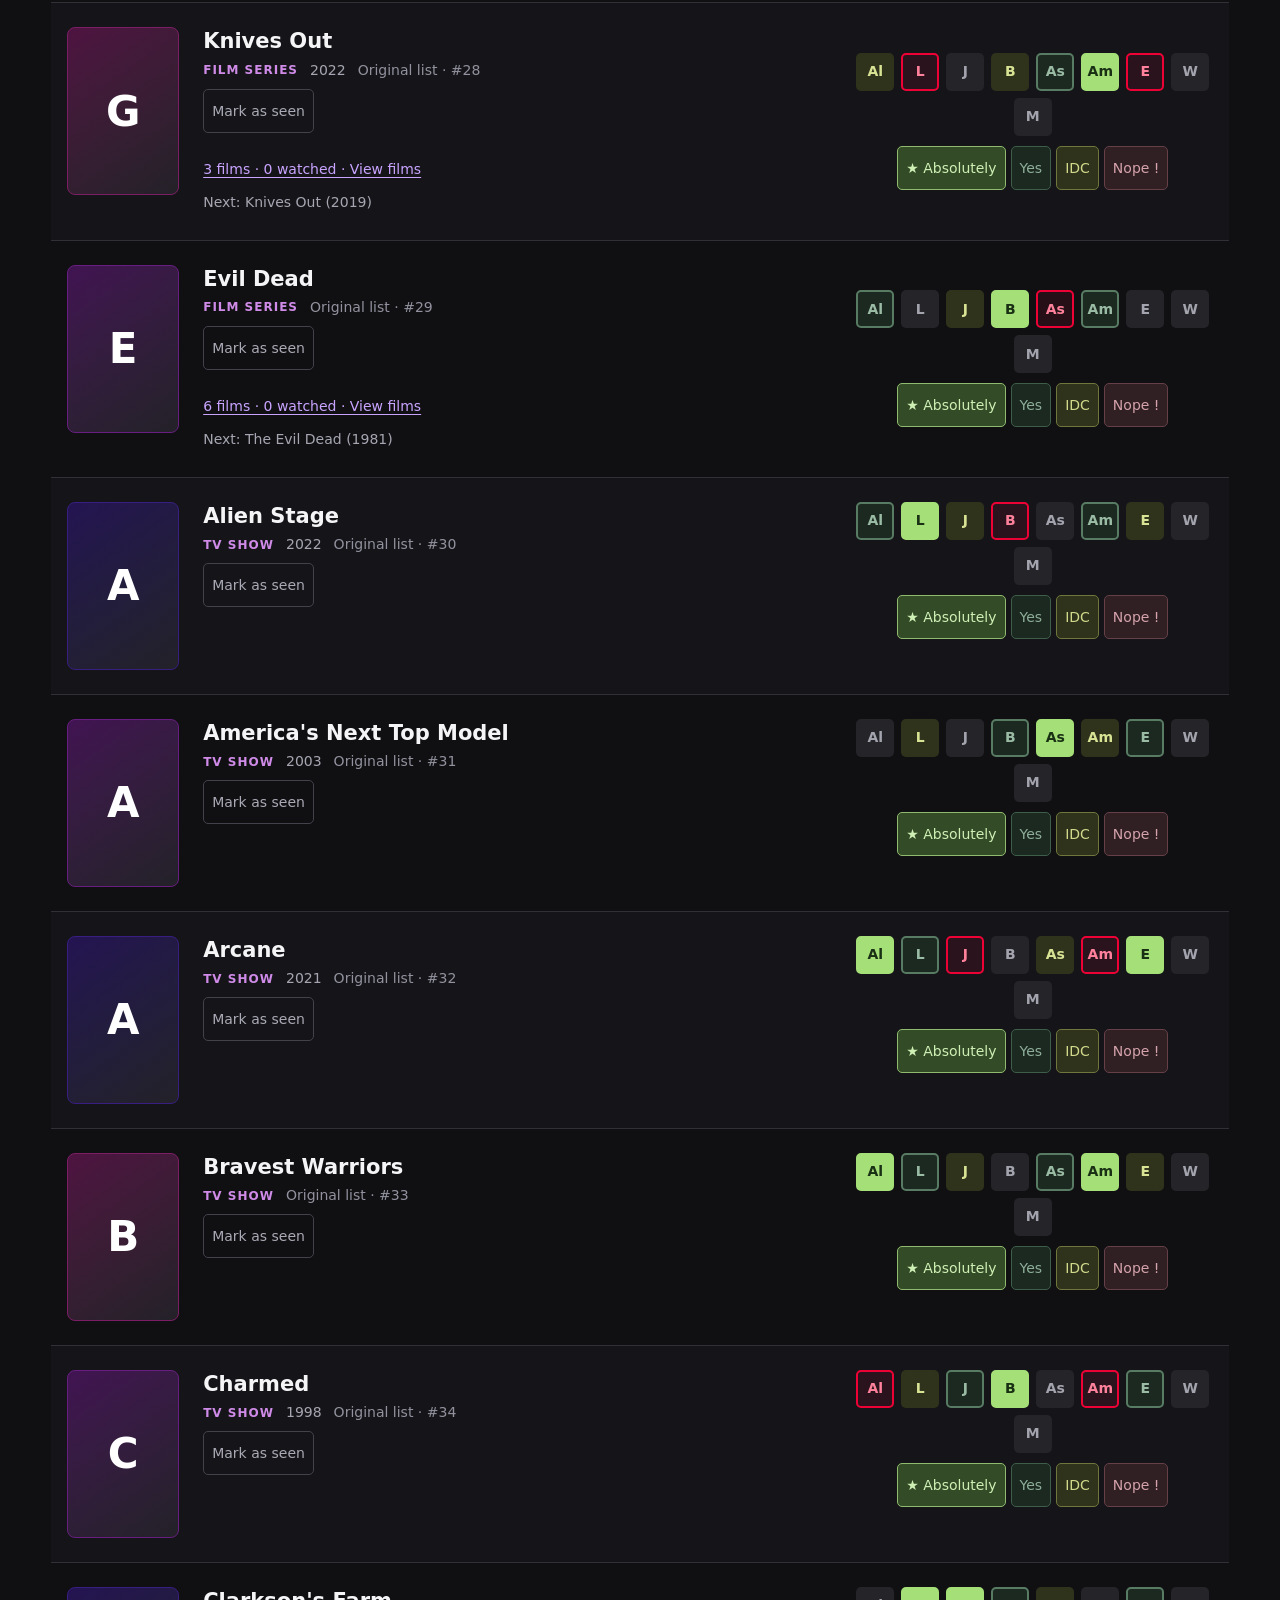
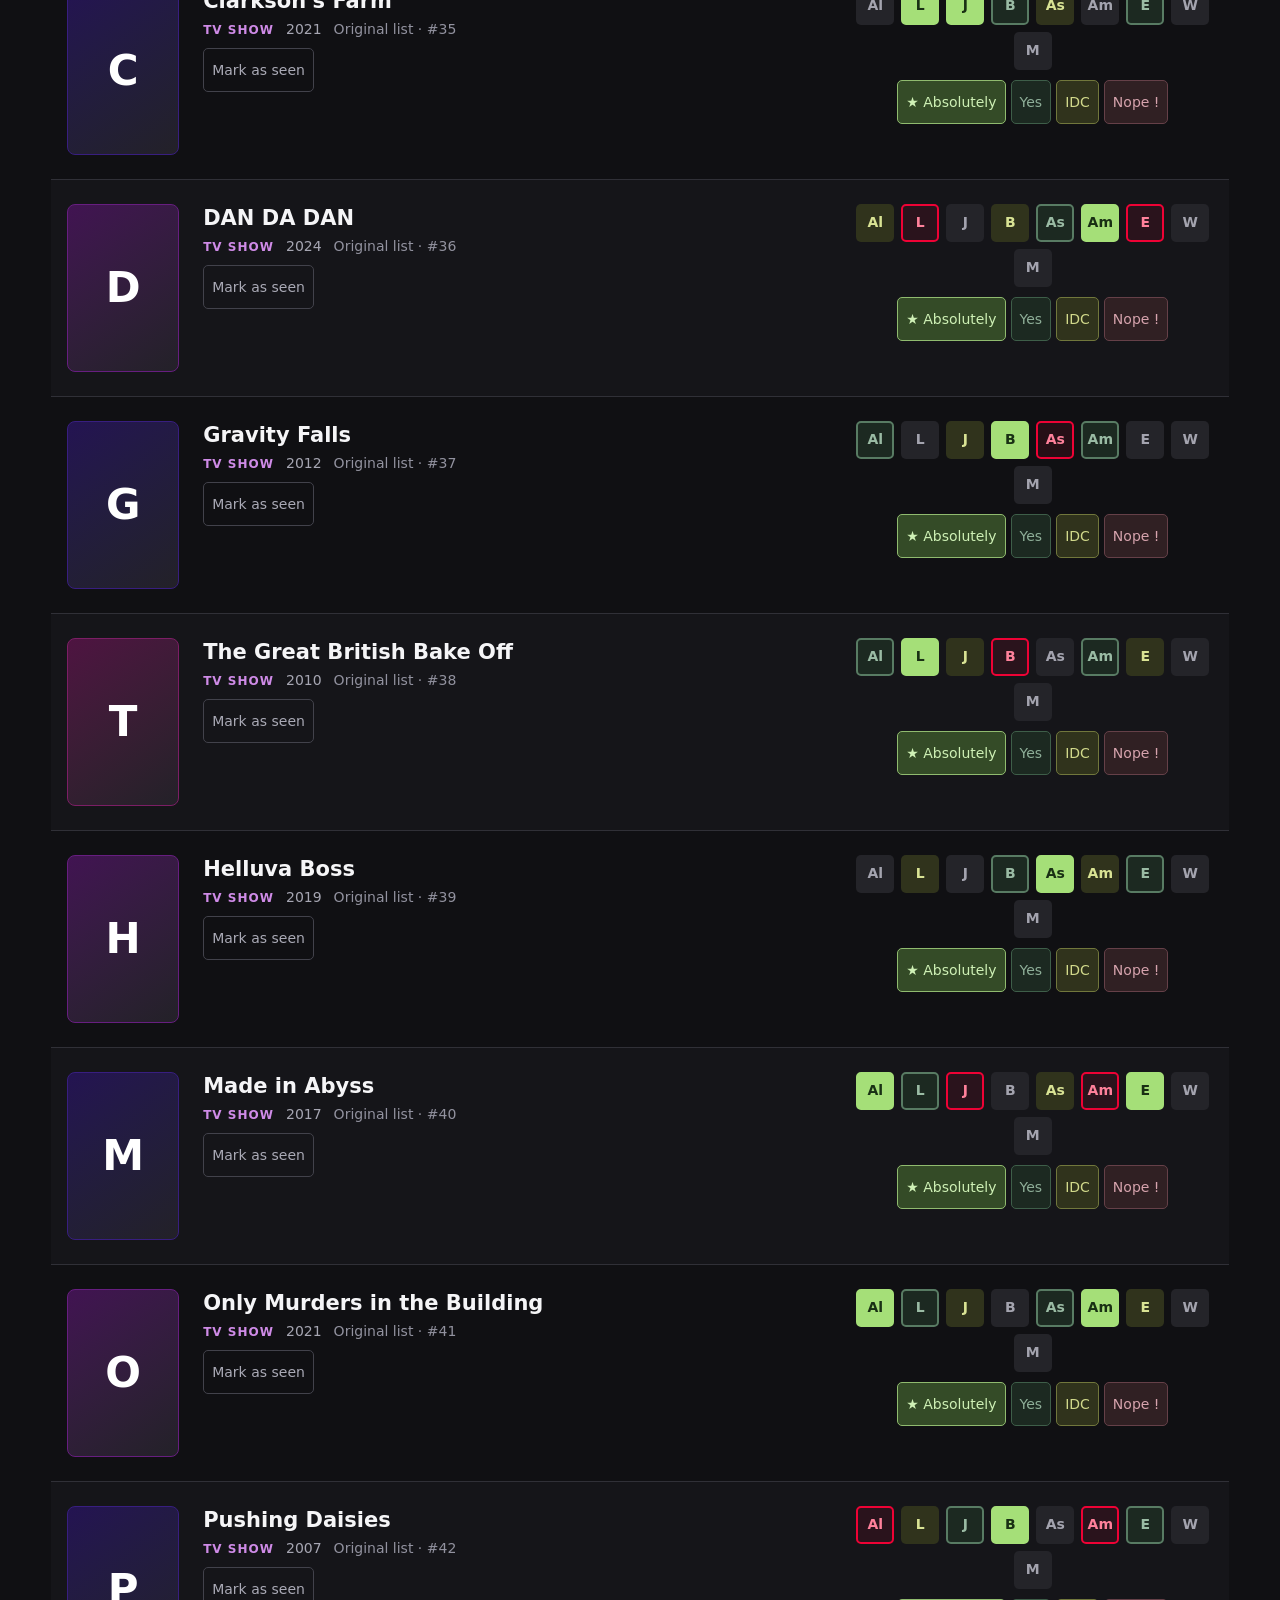
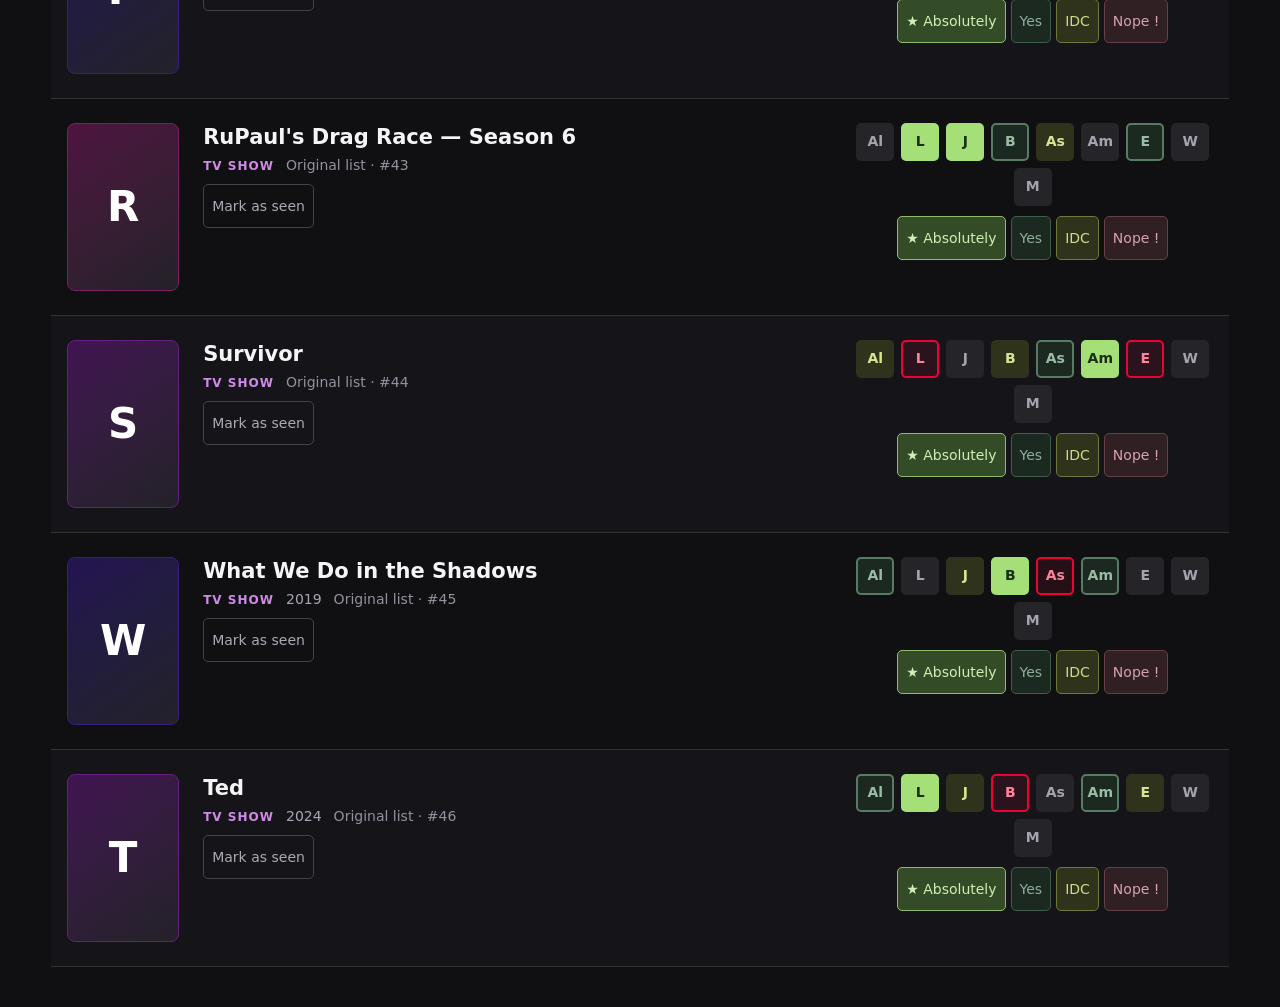
==== commit 2c955911: "updates" ====
--- a/index.html
+++ b/index.html
@@ -14,13 +14,13 @@
       <div class="section-heading"><nav class="view-tabs" aria-label="Library view"><button data-view="browse" aria-pressed="true">Watch list <span id="count"></span></button><button data-view="watched" aria-pressed="false">Watched</button><button data-view="personal" aria-pressed="false">My history</button></nav><button id="add-button" class="primary">+ Add title</button></div>
       <div class="toolbar"><div class="tabs" role="group" aria-label="Title type"><button data-type="all" aria-pressed="true">Everything</button><button data-type="movie" aria-pressed="false">Films</button><button data-type="series" aria-pressed="false">Film series</button><button data-type="tv" aria-pressed="false">TV shows</button></div><label class="search"><span>⌕</span><input id="search" type="search" placeholder="Find something…" aria-label="Search the list"></label></div>
       <div class="filter-row"><label>Sort <select id="sort"><option value="newest">Date added · newest</option><option value="oldest" selected>Date added · oldest</option><option value="title">Title · A–Z</option><option value="interest">Group interest</option><option value="unanswered">Not responded</option></select></label><button id="tonight-button" class="secondary" aria-expanded="false" aria-controls="tonight-panel">Who’s here tonight?</button><button id="refresh" class="text-button">Refresh</button></div>
-      <div id="tonight-panel" class="tonight-panel" hidden><button id="attendees-all" class="secondary">Select all</button> <button id="attendees-none" class="secondary">Clear selection</button><div id="attendees"></div><button id="tonight-apply" class="primary">Apply</button></div>
+      <div id="tonight-panel" class="tonight-panel" hidden><button id="attendees-all" class="secondary">Select all</button> <button id="attendees-main" class="secondary">Main group</button> <button id="attendees-none" class="secondary">Clear selection</button><div id="attendees"></div><button id="tonight-apply" class="primary">Apply</button></div>
       <div id="sample-notice" class="sample-notice" hidden>Sample responses are on. <button id="remove-samples" class="text-button">Remove sample responses</button></div><p id="tonight-status" class="filter-status" role="status" hidden></p><div id="grid" class="grid"></div><p id="empty" class="empty" hidden>No titles here yet. Try a different filter or add something new.</p>
     </section>
 
   </main>
   <dialog id="join-dialog"><form id="join-form"><button type="button" class="close" data-close aria-label="Close">×</button><p class="eyebrow">TAKE YOUR SEAT</p><h2>Who’s watching?</h2><p>Choose your name. No account needed.</p><label>Your name<select id="name" required><option value="">Choose your name</option><option>Alex</option><option>Lyss</option><option>Julie</option><option>Blue</option><option>Ashe</option><option>Amanda</option><option>Emi</option><option>Wils</option><option>Michelle</option></select></label><label id="code-label">Group code<input id="code" type="password" autocomplete="off" maxlength="100" placeholder="Ask the group host"></label><p id="join-error" class="error" role="alert"></p><div class="join-actions"><button class="primary" type="submit">Let me in</button><button type="button" id="leave" class="text-button">Forget this device’s name & code</button></div></form></dialog>
-  <dialog id="add-dialog"><button class="close" data-close aria-label="Close">×</button><p class="eyebrow">WATCH LIST</p><h2 id="add-heading">Add a title</h2><p>Add films, series, or TV shows to the watch list.</p><form id="lookup-form" class="lookup"><input id="lookup" aria-label="Title to look up" placeholder="A title you’ve been meaning to watch…" maxlength="200" required><select id="add-type" aria-label="Type"><option value="movie">Film</option><option value="series">Film series</option><option value="tv">TV show</option></select><button type="submit" class="secondary">Search titles</button></form><p id="lookup-status" class="hint" role="status"></p><div id="results"></div><form id="quick-form"><label id="quick-label">Titles — one per line<textarea id="quick-titles" rows="4" maxlength="10000" placeholder="The Big Lebowski&#10;Pushing Daisies&#10;Alien (rewatch)" required></textarea></label><button id="quick-submit" class="primary" type="submit">Add to the list</button></form><p id="add-error" class="error" role="alert"></p></dialog>
+  <dialog id="add-dialog"><button class="close" data-close aria-label="Close">×</button><p class="eyebrow">WATCH LIST</p><h2 id="add-heading">Add a title</h2><p>Search as you type, or paste titles below. Choose Film series to add a collection and its film checklist.</p><form id="lookup-form" class="lookup"><input id="lookup" aria-label="Title to look up" placeholder="A title you’ve been meaning to watch…" maxlength="200" required><select id="add-type" aria-label="Type"><option value="movie">Film</option><option value="series">Film series</option><option value="tv">TV show</option></select><button type="submit" class="secondary">Search titles</button></form><p id="lookup-status" class="hint" role="status"></p><div id="results"></div><form id="quick-form"><label id="quick-label">Titles — one per line<textarea id="quick-titles" rows="4" maxlength="10000" placeholder="The Big Lebowski&#10;Pushing Daisies&#10;Alien (rewatch)" required></textarea></label><button id="quick-submit" class="primary" type="submit">Add to the list</button></form><div id="match-queue" hidden><p id="match-queue-status" class="hint" role="status"></p><button id="skip-match" type="button" class="secondary">Skip this title</button></div><p id="add-error" class="error" role="alert"></p></dialog>
   <dialog id="help-dialog" aria-labelledby="help-title"><button class="close" data-close aria-label="Close">×</button><h2 id="help-title">What’s your pick?</h2><dl class="response-guide"><div><dt class="guide-no">Nope !</dt><dd>I don’t want to watch this.</dd></div><div><dt class="guide-idc">IDC</dt><dd>I’ll watch it. I don’t mind either way.</dd></div><div><dt class="guide-yes">Yes</dt><dd>I want to watch it, but I’m okay with missing it.</dd></div><div><dt class="guide-absolutely">★ Absolutely</dt><dd>Do not watch this without me.</dd></div></dl><p class="hint">Grey initials mean no answer yet. Choose who’s joining and click Apply: only selected people are shown. Titles are hidden if someone selected answered Nope ! or an absent friend answered Absolutely.</p><section aria-label="Credits"><h3>Credits</h3><p class="hint">Metadata from <a href="https://www.themoviedb.org/" target="_blank" rel="noopener">TMDB</a>. This product uses the TMDB API but is not endorsed or certified by TMDB.</p></section><button id="forget-device" class="text-button" type="button">Forget this device&#8217;s name &amp; code</button></dialog>
   <dialog id="detail-dialog"><button class="close" data-close aria-label="Close">×</button><div id="detail-content"></div></dialog>
   <div id="toast" role="status" class="toast" hidden></div>
--- a/style.css
+++ b/style.css
@@ -1,4 +1,4 @@
-﻿:root{color-scheme:dark;--bg:#101013;--surface:#19191e;--ink:#f5f5f7;--muted:#a6a6b2;--line:#303037;--purple:#ba02ee;--pink:#ee02ab;--yellow:#eebb02}*{box-sizing:border-box}[hidden]{display:none!important}body{margin:0;background:var(--bg);color:var(--ink);font:14px/1.5 system-ui,-apple-system,BlinkMacSystemFont,'Segoe UI',sans-serif}button,input,select,textarea{font:inherit}button,select{cursor:pointer}button:disabled{opacity:.5;cursor:wait}a{color:inherit;text-underline-offset:3px}button,input,select,textarea{color:var(--ink)}button:focus-visible,a:focus-visible,input:focus-visible,select:focus-visible,textarea:focus-visible{outline:2px solid var(--pink);outline-offset:4px}.topbar{max-width:1440px;margin:auto;padding:22px 4%;border-bottom:1px solid var(--line);display:flex;align-items:center;justify-content:space-between;gap:20px}.brand{font-size:25px;font-weight:850;text-decoration:none;letter-spacing:-1px}.brand-icon{color:var(--purple);margin-right:10px;font-size:30px}.brand-dot{color:var(--pink)}.quiet{background:var(--surface);border:1px solid #51515c;padding:10px 14px;border-radius:8px;max-width:200px}main{max-width:1440px;margin:auto;padding:0 4%}.section-heading{display:flex;justify-content:space-between;align-items:center;gap:20px;margin:30px 0 26px}.eyebrow{font-size:10px;font-weight:800;letter-spacing:2px;color:var(--pink);margin:0 0 6px}h2{font-size:32px;letter-spacing:-1px;line-height:1.2;margin:0}#count{font-size:13px;letter-spacing:0;background:#2b2132;border:1px solid #5b286c;color:#e4a6f5;vertical-align:middle;padding:4px 9px;border-radius:6px;margin-left:6px}.actions{display:flex;gap:10px}.primary,.secondary{border:1px solid var(--line);border-radius:7px;padding:11px 16px;font-weight:650}.primary{background:#4502ee;border-color:#7944ff;color:white}.primary:hover{background:#5c21ff}.secondary{background:#202026}.secondary:hover{border-color:var(--purple)}.toolbar{display:flex;justify-content:space-between;gap:20px;align-items:center;border-bottom:1px solid var(--line)}.tabs{display:flex;gap:26px}.tabs button{background:none;border:0;border-bottom:3px solid transparent;padding:13px 0;color:var(--muted);white-space:nowrap}.tabs button[aria-pressed=true]{border-color:var(--purple);color:white;font-weight:700}.search{display:flex;align-items:center;gap:9px;background:#1c1c22;border:1px solid var(--line);border-radius:6px;padding:5px 12px;margin-bottom:8px}.search span{font-size:22px;color:var(--muted)}.search input{background:none;border:0;width:190px;min-width:0;padding:3px}.filter-row{display:flex;align-items:center;flex-wrap:wrap;gap:20px;padding:16px 0 21px;font-size:12px;color:var(--muted)}.filter-row select{background:var(--bg);border:0;font-size:12px}.check-label{display:flex;align-items:center;gap:6px}input[type=checkbox]{accent-color:var(--purple)}.text-button{border:0;background:none;color:var(--muted);padding:5px 0;font-size:11px;text-decoration:underline;text-underline-offset:3px}.text-button:hover{color:white}.grid{display:flex;flex-direction:column;border-top:1px solid var(--line)}.card{display:grid;grid-template-columns:48px minmax(0,1fr);gap:18px;padding:20px 16px;border-bottom:1px solid var(--line)}.card:nth-child(even){background:#151519}.card:hover{background:#1c1922}.poster{width:48px;height:68px;border-radius:5px;overflow:hidden;display:grid;place-items:center;background:#25212d}.poster img{width:100%;height:100%;object-fit:cover}.poster.fallback{background:linear-gradient(145deg,color-mix(in srgb,var(--poster-color) 25%,#19191e),#232128);border:1px solid color-mix(in srgb,var(--poster-color) 40%,#303037)}.poster.fallback span{font-weight:800;font-size:24px;color:#fff}.card-body{display:grid;grid-template-columns:minmax(0,1fr) 340px;column-gap:28px;align-content:start}.card h3{font-size:17px;font-weight:700;margin:0 0 4px;line-height:1.4;overflow-wrap:anywhere;grid-column:1;grid-row:1}.meta{display:flex;align-items:center;flex-wrap:wrap;gap:12px;color:var(--muted);font-size:11px;grid-column:1;grid-row:2}.meta a{color:#c9a4ff;text-decoration:none}.type-label{font-size:9px;letter-spacing:1px;font-weight:750;color:#cf8be7}.description,.catalog-note,.warning{grid-column:1;font-size:12px;line-height:1.6;color:var(--muted);margin:8px 0 0}.description{display:-webkit-box;-webkit-line-clamp:2;-webkit-box-orient:vertical;overflow:hidden}.catalog-note{color:#92929e}.warning{color:var(--yellow)}.votes{grid-column:2;grid-row:2 / span 3;font-size:11px;color:var(--muted);margin-top:8px;line-height:1.7}.hold{color:var(--yellow)}.vote-controls{grid-column:2;grid-row:1;display:flex;gap:6px;align-items:start}.vote-controls button{border:1px solid #40404b;background:#222228;border-radius:5px;padding:8px 10px;font-size:11px;white-space:nowrap}.vote-controls button:hover{border-color:var(--purple)}.vote-controls button[aria-pressed=true]{background:#4502ee;border-color:#986cff;color:white}.vote-controls button[data-vote=hold][aria-pressed=true]{background:#eebb02;border-color:#eebb02;color:#161616}.card-bottom{grid-column:1/-1;display:flex;gap:20px;margin-top:7px}.tonight-panel{background:#211a29;border:1px solid #513061;padding:20px;border-radius:8px;margin-bottom:20px}.tonight-panel h3{margin:0}.tonight-panel p{color:var(--muted);font-size:12px}#attendees{display:flex;flex-wrap:wrap;gap:20px;margin:15px 0}.empty{padding:50px;text-align:center;color:var(--muted)}footer{display:flex;justify-content:space-between;gap:30px;border-top:1px solid var(--line);margin-top:35px;padding:22px 0;font-size:10px;color:var(--muted)}footer span:last-child{max-width:420px}dialog{background:#19191f;color:var(--ink);border:1px solid #484050;border-radius:12px;padding:32px;max-width:620px;width:calc(100% - 30px);max-height:90dvh}dialog::backdrop{background:#000b;backdrop-filter:blur(5px)}dialog p{color:var(--muted)}dialog label{display:block;margin:18px 0 12px;font-size:12px}dialog input,dialog select,dialog textarea{width:100%;background:#101014;border:1px solid #45414c;border-radius:6px;padding:12px;margin-top:7px}dialog textarea{resize:vertical}.close{position:absolute;right:15px;top:10px;border:0;background:none;font-size:28px;color:var(--muted)}.hint{font-size:11px}.error{color:#ff7390;font-size:12px}.lookup{display:grid;grid-template-columns:1fr 110px;gap:10px}.lookup button{grid-column:1/-1}.result{width:100%;text-align:left;background:#24212c;border:1px solid var(--line);padding:12px;margin:7px 0;border-radius:6px}.result small{display:block;color:var(--muted)}.toast{position:fixed;bottom:24px;left:50%;transform:translateX(-50%);background:#f5f5f7;color:#16161b;border-left:4px solid var(--purple);padding:13px 20px;border-radius:6px;max-width:90vw;z-index:10}
+:root{color-scheme:dark;--bg:#101013;--surface:#19191e;--ink:#f5f5f7;--muted:#a6a6b2;--line:#303037;--purple:#ba02ee;--pink:#ee02ab;--yellow:#eebb02}*{box-sizing:border-box}[hidden]{display:none!important}body{margin:0;background:var(--bg);color:var(--ink);font:14px/1.5 system-ui,-apple-system,BlinkMacSystemFont,'Segoe UI',sans-serif}button,input,select,textarea{font:inherit}button,select{cursor:pointer}button:disabled{opacity:.5;cursor:wait}a{color:inherit;text-underline-offset:3px}button,input,select,textarea{color:var(--ink)}button:focus-visible,a:focus-visible,input:focus-visible,select:focus-visible,textarea:focus-visible{outline:2px solid var(--pink);outline-offset:4px}.topbar{max-width:1440px;margin:auto;padding:22px 4%;border-bottom:1px solid var(--line);display:flex;align-items:center;justify-content:space-between;gap:20px}.brand{font-size:25px;font-weight:850;text-decoration:none;letter-spacing:-1px}.brand-icon{color:var(--purple);margin-right:10px;font-size:30px}.brand-dot{color:var(--pink)}.quiet{background:var(--surface);border:1px solid #51515c;padding:10px 14px;border-radius:8px;max-width:200px}main{max-width:1440px;margin:auto;padding:0 4%}.section-heading{display:flex;justify-content:space-between;align-items:center;gap:20px;margin:30px 0 26px}.eyebrow{font-size:10px;font-weight:800;letter-spacing:2px;color:var(--pink);margin:0 0 6px}h2{font-size:32px;letter-spacing:-1px;line-height:1.2;margin:0}#count{font-size:13px;letter-spacing:0;background:#2b2132;border:1px solid #5b286c;color:#e4a6f5;vertical-align:middle;padding:4px 9px;border-radius:6px;margin-left:6px}.actions{display:flex;gap:10px}.primary,.secondary{border:1px solid var(--line);border-radius:7px;padding:11px 16px;font-weight:650}.primary{background:#4502ee;border-color:#7944ff;color:white}.primary:hover{background:#5c21ff}.secondary{background:#202026}.secondary:hover{border-color:var(--purple)}.toolbar{display:flex;justify-content:space-between;gap:20px;align-items:center;border-bottom:1px solid var(--line)}.tabs{display:flex;gap:26px}.tabs button{background:none;border:0;border-bottom:3px solid transparent;padding:13px 0;color:var(--muted);white-space:nowrap}.tabs button[aria-pressed=true]{border-color:var(--purple);color:white;font-weight:700}.search{display:flex;align-items:center;gap:9px;background:#1c1c22;border:1px solid var(--line);border-radius:6px;padding:5px 12px;margin-bottom:8px}.search span{font-size:22px;color:var(--muted)}.search input{background:none;border:0;width:190px;min-width:0;padding:3px}.filter-row{display:flex;align-items:center;flex-wrap:wrap;gap:20px;padding:16px 0 21px;font-size:12px;color:var(--muted)}.filter-row select{background:var(--bg);border:0;font-size:12px}.check-label{display:flex;align-items:center;gap:6px}input[type=checkbox]{accent-color:var(--purple)}.text-button{border:0;background:none;color:var(--muted);padding:5px 0;font-size:11px;text-decoration:underline;text-underline-offset:3px}.text-button:hover{color:white}.grid{display:flex;flex-direction:column;border-top:1px solid var(--line)}.card{display:grid;grid-template-columns:48px minmax(0,1fr);gap:18px;padding:20px 16px;border-bottom:1px solid var(--line)}.card:nth-child(even){background:#151519}.card:hover{background:#1c1922}.poster{width:48px;height:68px;border-radius:5px;overflow:hidden;display:grid;place-items:center;background:#25212d}.poster img{width:100%;height:100%;object-fit:cover}.poster.fallback{background:linear-gradient(145deg,color-mix(in srgb,var(--poster-color) 25%,#19191e),#232128);border:1px solid color-mix(in srgb,var(--poster-color) 40%,#303037)}.poster.fallback span{font-weight:800;font-size:24px;color:#fff}.card-body{display:grid;grid-template-columns:minmax(0,1fr) 340px;column-gap:28px;align-content:start}.card h3{font-size:17px;font-weight:700;margin:0 0 4px;line-height:1.4;overflow-wrap:anywhere;grid-column:1;grid-row:1}.meta{display:flex;align-items:center;flex-wrap:wrap;gap:12px;color:var(--muted);font-size:11px;grid-column:1;grid-row:2}.meta a{color:#c9a4ff;text-decoration:none}.type-label{font-size:9px;letter-spacing:1px;font-weight:750;color:#cf8be7}.description,.catalog-note,.warning{grid-column:1;font-size:12px;line-height:1.6;color:var(--muted);margin:8px 0 0}.description{display:-webkit-box;-webkit-line-clamp:2;-webkit-box-orient:vertical;overflow:hidden}.catalog-note{color:#92929e}.warning{color:var(--yellow)}.votes{grid-column:2;grid-row:2 / span 3;font-size:11px;color:var(--muted);margin-top:8px;line-height:1.7}.hold{color:var(--yellow)}.vote-controls{grid-column:2;grid-row:1;display:flex;gap:6px;align-items:start}.vote-controls button{border:1px solid #40404b;background:#222228;border-radius:5px;padding:8px 10px;font-size:11px;white-space:nowrap}.vote-controls button:hover{border-color:var(--purple)}.vote-controls button[aria-pressed=true]{background:#4502ee;border-color:#986cff;color:white}.vote-controls button[data-vote=hold][aria-pressed=true]{background:#eebb02;border-color:#eebb02;color:#161616}.card-bottom{grid-column:1/-1;display:flex;gap:20px;margin-top:7px}.tonight-panel{background:#211a29;border:1px solid #513061;padding:20px;border-radius:8px;margin-bottom:20px}.tonight-panel h3{margin:0}.tonight-panel p{color:var(--muted);font-size:12px}#attendees{display:flex;flex-wrap:wrap;gap:20px;margin:15px 0}.empty{padding:50px;text-align:center;color:var(--muted)}footer{display:flex;justify-content:space-between;gap:30px;border-top:1px solid var(--line);margin-top:35px;padding:22px 0;font-size:10px;color:var(--muted)}footer span:last-child{max-width:420px}dialog{background:#19191f;color:var(--ink);border:1px solid #484050;border-radius:12px;padding:32px;max-width:620px;width:calc(100% - 30px);max-height:90dvh}dialog::backdrop{background:#000b;backdrop-filter:blur(5px)}dialog p{color:var(--muted)}dialog label{display:block;margin:18px 0 12px;font-size:12px}dialog input,dialog select,dialog textarea{width:100%;background:#101014;border:1px solid #45414c;border-radius:6px;padding:12px;margin-top:7px}dialog textarea{resize:vertical}.close{position:absolute;right:15px;top:10px;border:0;background:none;font-size:28px;color:var(--muted)}.hint{font-size:11px}.error{color:#ff7390;font-size:12px}.lookup{display:grid;grid-template-columns:1fr 110px;gap:10px}.lookup button{grid-column:1/-1}.result{width:100%;text-align:left;background:#24212c;border:1px solid var(--line);padding:12px;margin:7px 0;border-radius:6px}.result small{display:block;color:var(--muted)}.toast{position:fixed;bottom:24px;left:50%;transform:translateX(-50%);background:#f5f5f7;color:#16161b;border-left:4px solid var(--purple);padding:13px 20px;border-radius:6px;max-width:90vw;z-index:10}
 @media(max-width:900px){.card-body{grid-template-columns:minmax(0,1fr) 300px;column-gap:18px}.vote-controls button{padding:8px 6px;font-size:10px}}@media(max-width:680px){.topbar{padding:16px 5%;gap:10px}.brand{font-size:21px}.brand-icon{font-size:24px;margin-right:4px}.quiet{font-size:12px;max-width:155px;padding:9px}main{padding:0 5%}.section-heading{align-items:flex-start;flex-direction:column;margin-top:24px;gap:18px}h2{font-size:28px}.actions{width:100%;display:grid;grid-template-columns:1fr 1fr}.actions button{font-size:12px;padding:10px}.toolbar{flex-direction:column;align-items:stretch;gap:12px;border:0}.tabs{gap:24px;border-bottom:1px solid var(--line);overflow:auto}.tabs button{font-size:12px}.search{margin:0}.search input{width:100%}.filter-row{gap:12px;padding-bottom:18px}.card{grid-template-columns:34px minmax(0,1fr);gap:12px;padding:18px 4px}.poster{width:34px;height:49px}.poster.fallback span{font-size:19px}.card-body{display:flex;flex-direction:column;gap:0;min-width:0}.card h3{font-size:16px}.meta{margin-bottom:4px}.vote-controls{order:1;margin-top:12px;display:flex;flex-wrap:wrap}.vote-controls button{font-size:10px;padding:9px 8px}.votes{order:2;margin-top:8px}.card-bottom{order:3;gap:15px}.catalog-note{font-size:11px}.description{font-size:11px}footer{flex-direction:column;gap:12px}.lookup{grid-template-columns:1fr}dialog{padding:28px 20px}}
 /* Browse, preferences, and history each have their own space. */
 .topbar{padding-top:18px;padding-bottom:18px}.quiet{appearance:none;padding:10px 38px 10px 14px;min-width:190px;max-width:none;background:#19191e url("data:image/svg+xml,%3Csvg xmlns='http://www.w3.org/2000/svg' width='16' height='16' fill='none' stroke='%23b7b7c1' stroke-width='1.5'%3E%3Cpath d='m4 6 4 4 4-4'/%3E%3C/svg%3E") no-repeat right 12px center}.quiet:focus-visible{outline-offset:2px}.section-heading{margin:28px 0 22px}.view-tabs{display:flex;gap:5px;padding:4px;background:#202026;border:1px solid #303037;border-radius:9px;width:fit-content}.view-tabs button{background:none;border:0;color:#aaaab6;border-radius:6px;padding:9px 18px;font-weight:600}.view-tabs button[aria-pressed=true]{background:#4502ee;color:white}.view-hint{font-size:12px;color:var(--muted);margin:14px 0 22px}.filter-row{justify-content:flex-start}.filter-row #refresh{margin-left:auto}.card{padding:16px 12px;grid-template-columns:40px minmax(0,1fr);gap:16px}.poster{width:40px;height:56px}.card-body{grid-template-columns:minmax(0,1fr) 330px;row-gap:3px}.card h3{margin:0}.title-link{border:0;background:none;text-align:left;padding:0;color:var(--ink);font:inherit;cursor:pointer}.title-link:hover{color:#dc9aef}.meta{gap:12px;align-self:start}.added-date{color:#92929f}.votes{grid-row:1/4;align-self:center;margin:0;text-align:right}.series-summary{grid-column:1;font-size:11px;color:#be91cf}.series-summary:empty{display:none}.description{display:none}.vote-controls{grid-row:1/4;align-self:center}.history-actions{border-top:1px solid var(--line);margin-top:28px;padding-top:12px}.detail-meta{font-size:12px}.progress-heading,.film-row{display:grid;grid-template-columns:minmax(0,1fr) 65px 65px;gap:10px;align-items:center}.progress-heading{font-size:11px;color:var(--muted);margin:20px 0 8px}.progress-heading span:not(:first-child){text-align:center}.film-row{padding:12px 0;border-top:1px solid var(--line)}.film-row b{font-size:13px;font-weight:600}.film-row small{display:block;color:var(--muted);font-size:11px}.film-row label{margin:0;text-align:center}.film-row input{width:18px;height:18px;margin:0;cursor:pointer}.sr-only{position:absolute;width:1px;height:1px;padding:0;margin:-1px;overflow:hidden;clip:rect(0,0,0,0);white-space:nowrap;border:0}.grid{margin-bottom:40px}#detail-dialog{max-width:740px}#detail-content h2{padding-right:20px}
@@ -32,10 +32,15 @@
   .topbar{flex-wrap:wrap;gap:12px 8px}.brand-group{gap:8px;flex-shrink:0}.brand{font-size:19px}.help-button{width:44px;height:44px;font-size:16px}.quiet{font-size:16px;min-height:44px;min-width:190px;width:190px;flex:1}
   main{padding:0 4%}.section-heading{flex-wrap:wrap;gap:12px}.section-heading .view-tabs button{font-size:14px;min-height:44px;padding:10px}.view-tabs #count{font-size:12px}.section-heading #add-button{font-size:14px;min-height:44px;padding:10px 12px}
   .tabs{gap:20px}.tabs button{font-size:14px;min-height:44px}.search input{font-size:16px;min-height:34px}.filter-row{font-size:14px;gap:12px}.filter-row select{font-size:16px;min-height:44px;max-width:100%}.filter-row #tonight-button{font-size:14px;min-height:44px;padding:10px 12px}.text-button{font-size:14px;min-height:44px}
-  .card{grid-template-columns:44px minmax(0,1fr);gap:12px;padding:20px 2px}.poster{width:44px;height:64px}.poster.fallback span{font-size:24px}.card h3{font-size:18px;line-height:1.4}.meta{font-size:12px;gap:5px 10px;margin:6px 0}.type-label{font-size:10px}.personal-seen{font-size:13px;min-height:40px;padding:8px 10px}.series-summary{font-size:13px}
+  .card{grid-template-columns:72px minmax(0,1fr);gap:14px;padding:20px 2px}.poster{width:72px;height:108px;border-radius:7px}.poster.fallback span{font-size:32px}.card h3{font-size:18px;line-height:1.4}.meta{font-size:12px;gap:5px 10px;margin:6px 0}.type-label{font-size:10px}.personal-seen{font-size:13px;min-height:40px;padding:8px 10px}.series-summary{font-size:13px}
   .vote-controls.response-panel{gap:12px;margin-top:16px}.people-responses{justify-content:flex-start;gap:8px}.people-responses .person-response{width:36px;height:36px;font-size:14px}.response-buttons{display:grid;grid-template-columns:repeat(2,minmax(0,1fr));gap:8px}.response-panel .response-buttons button[data-vote]{width:100%;font-size:14px;min-height:44px;padding:10px 6px}.saved-response{justify-content:flex-start}.response-panel .edit-response{width:44px;height:44px;min-height:44px}.edit-response svg{width:18px;height:18px}
   #attendees{gap:8px 16px}#attendees label{display:flex;align-items:center;gap:8px;min-height:44px}#attendees input{width:22px;height:22px}.tonight-panel .secondary,#tonight-apply{font-size:14px;min-height:44px}.filter-status,.sample-notice,.sample-notice .text-button{font-size:13px}
   dialog{width:calc(100% - 16px);max-height:94dvh;padding:24px 18px;font-size:16px}.close{display:grid;place-items:center;width:44px;height:44px;padding:0;right:6px;top:6px;font-size:30px}#detail-content h2,#help-title{padding-right:36px}dialog label{font-size:14px}dialog input,dialog select,dialog textarea{font-size:16px}dialog .primary,dialog .secondary{min-height:44px;font-size:14px}.hint,.detail-meta,.error,.episode-counts{font-size:14px;line-height:1.6}.eyebrow{font-size:11px}.progress-heading,.film-row{grid-template-columns:minmax(0,1fr) 54px 54px;gap:8px}.progress-heading{font-size:12px;overflow-wrap:anywhere}.film-row b{font-size:15px;overflow-wrap:anywhere}.film-row small{font-size:13px}.film-row label{display:flex;align-items:center;justify-content:center;min-height:44px}.film-row input{width:24px;height:24px}.response-guide dt{font-size:16px}.response-guide dd{font-size:15px}
 }
 
 @media(max-width:680px){.section-heading .view-tabs{width:100%;display:grid;grid-template-columns:1.2fr .9fr 1fr}.section-heading .view-tabs button{min-width:0;font-size:13px;padding:10px 6px;gap:5px}}
+dialog select{appearance:none;padding-right:44px;background-image:url("data:image/svg+xml,%3Csvg xmlns='http://www.w3.org/2000/svg' width='16' height='16' fill='none' stroke='%23b7b7c1' stroke-width='1.5' stroke-linecap='round' stroke-linejoin='round'%3E%3Cpath d='m4 6 4 4 4-4'/%3E%3C/svg%3E");background-repeat:no-repeat;background-position:right 14px center;background-size:16px 16px}
+/* Roomier library and visual matching, with controls sized for touch. */
+body{font-size:16px}.card{grid-template-columns:112px minmax(0,1fr);gap:24px;padding:24px 16px}.poster{width:112px;height:168px;border-radius:8px}.poster.fallback span{font-size:42px}.card h3{font-size:21px}.meta{font-size:14px;gap:8px 12px}.type-label{font-size:12px}.description{font-size:15px}.series-summary{grid-column:1;font-size:14px;margin-top:12px}.series-progress-link{border:0;background:none;color:#c9a4ff;text-align:left;padding:8px 0;min-height:44px;text-decoration:underline;text-underline-offset:3px}.next-film{margin:0;color:var(--muted);font-size:14px}.personal-seen{font-size:14px;min-height:44px}.response-panel .response-buttons button[data-vote]{font-size:14px;min-height:44px;padding:10px 8px}.people-responses .person-response{width:38px;height:38px;font-size:14px}.filter-row,.filter-row select,.hint,.detail-meta,.error,dialog label{font-size:14px}.tabs button,.section-heading .view-tabs button{font-size:16px;min-height:44px}.text-button{font-size:14px;min-height:44px}.help-button{width:44px;height:44px}.result{display:flex;align-items:center;gap:16px;min-height:128px}.result img,.result-placeholder{width:72px;height:108px;flex-shrink:0;object-fit:cover;border-radius:5px}.result-placeholder{display:grid;place-items:center;background:#151519;color:var(--muted);font-size:12px}.result strong{font-size:17px}.result small{font-size:14px;margin-top:6px}.lookup{grid-template-columns:minmax(0,1fr) 150px}.film-filters{display:flex;flex-wrap:wrap;gap:8px;margin:16px 0}.film-filters [aria-pressed=true]{border-color:#c9a4ff;background:#342640}.film-info{display:inline-block;color:#c9a4ff;font-size:14px;padding:8px 0}.film-row b{font-size:16px}.film-row small{font-size:14px}#match-queue{border-top:1px solid var(--line);padding-top:12px;margin-top:16px}
+@media(max-width:900px){.card-body{display:flex;flex-direction:column;min-width:0}.vote-controls.response-panel{margin-top:16px;max-width:440px;width:100%;align-self:flex-start}.people-responses{justify-content:flex-start}.series-summary{order:2}.vote-controls.response-panel{order:3}}
+@media(max-width:680px){.card{grid-template-columns:100px minmax(0,1fr);gap:16px;padding:24px 0}.poster{width:100px;height:150px}.card h3{font-size:20px}.card-body{display:contents}.card-body>h3,.card-body>.meta,.card-body>.personal-seen,.card-body>.description{grid-column:2}.card-body>h3{grid-row:1;align-self:start;margin:0}.card-body>.meta{grid-row:2;margin:0}.card-body>.personal-seen{grid-row:3;margin:0}.poster{grid-column:1;grid-row:1 / span 3}.card-body>.description{display:none}.card-body>.series-summary,.card-body>.vote-controls{grid-column:1/-1;grid-row:auto;margin:0;max-width:none}.card-body>.series-summary:empty{display:none}.card{row-gap:10px}.response-buttons{grid-template-columns:repeat(2,minmax(0,1fr))}.section-heading .view-tabs button{font-size:14px}.lookup{grid-template-columns:minmax(0,1fr)}.lookup select{margin:0}.result{gap:12px;padding:10px}.result img,.result-placeholder{width:66px;height:99px}.meta{gap:4px 8px}.type-label{font-size:12px}}
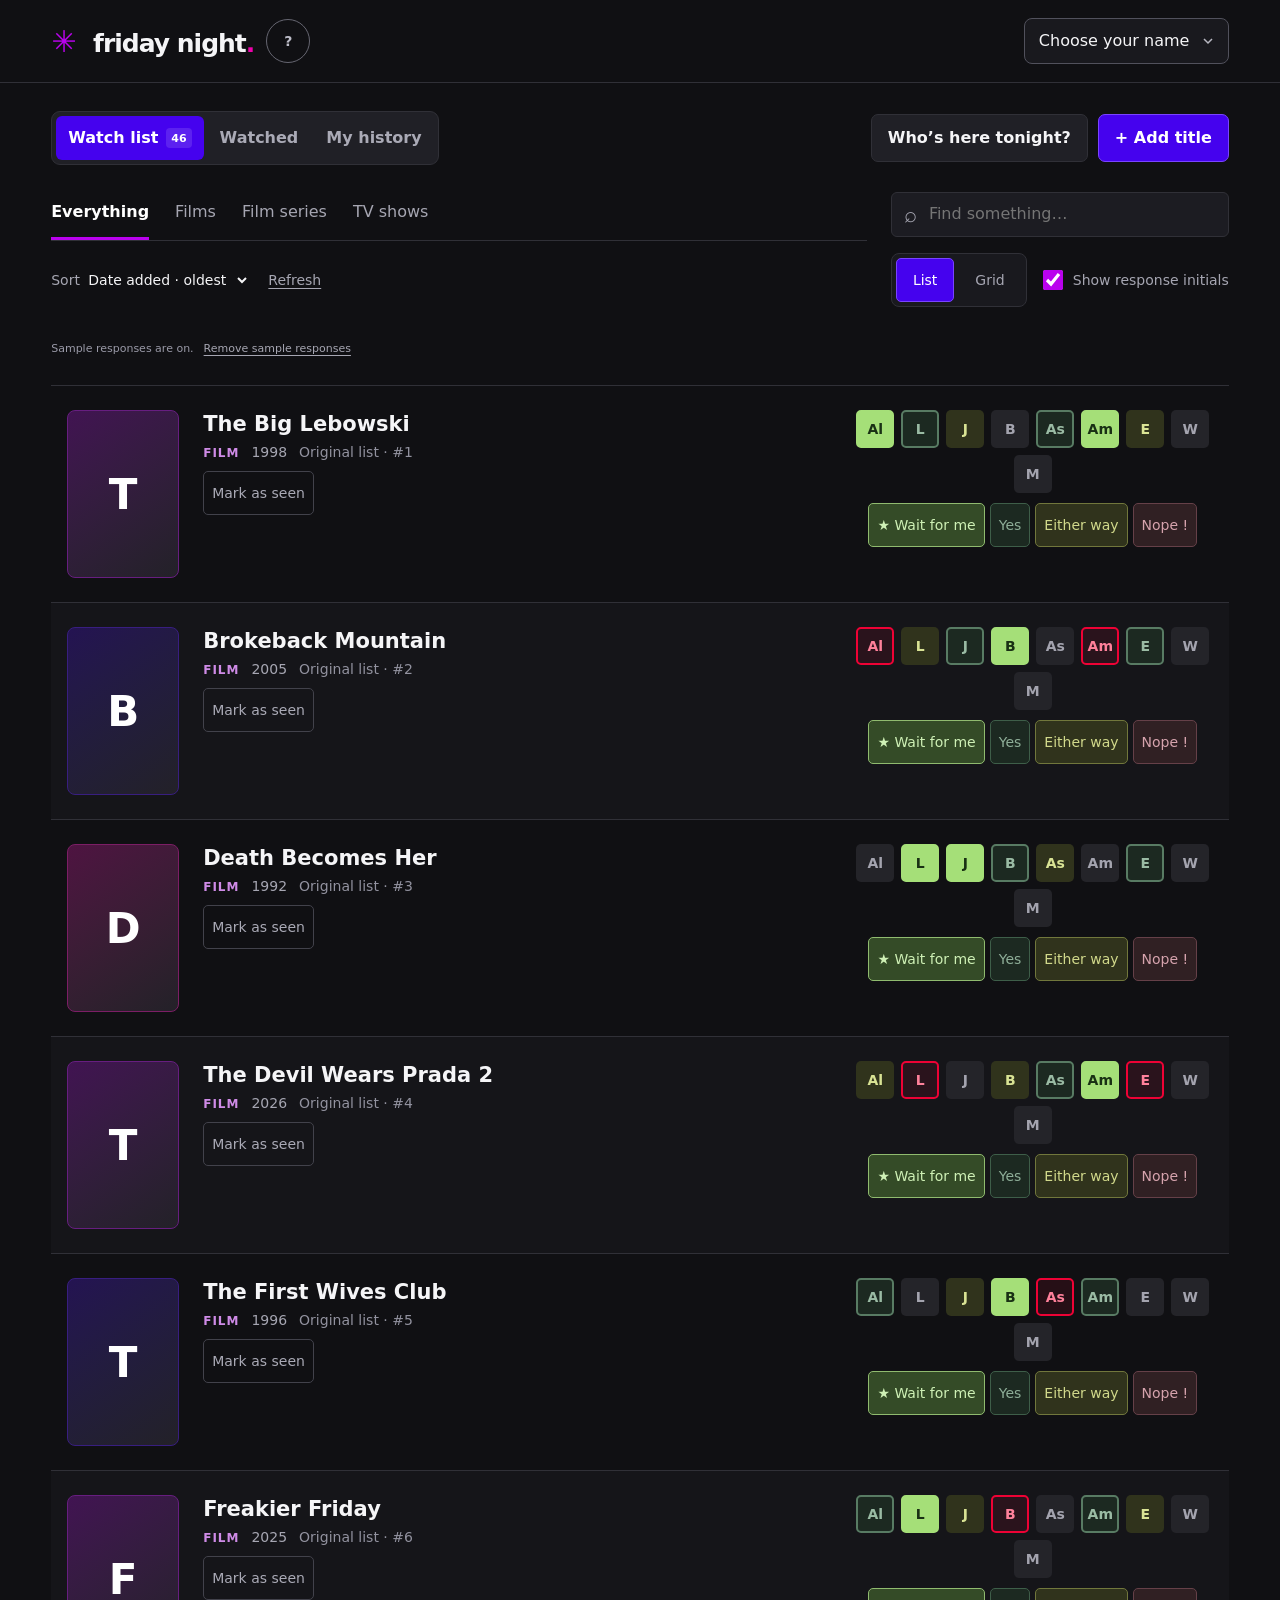
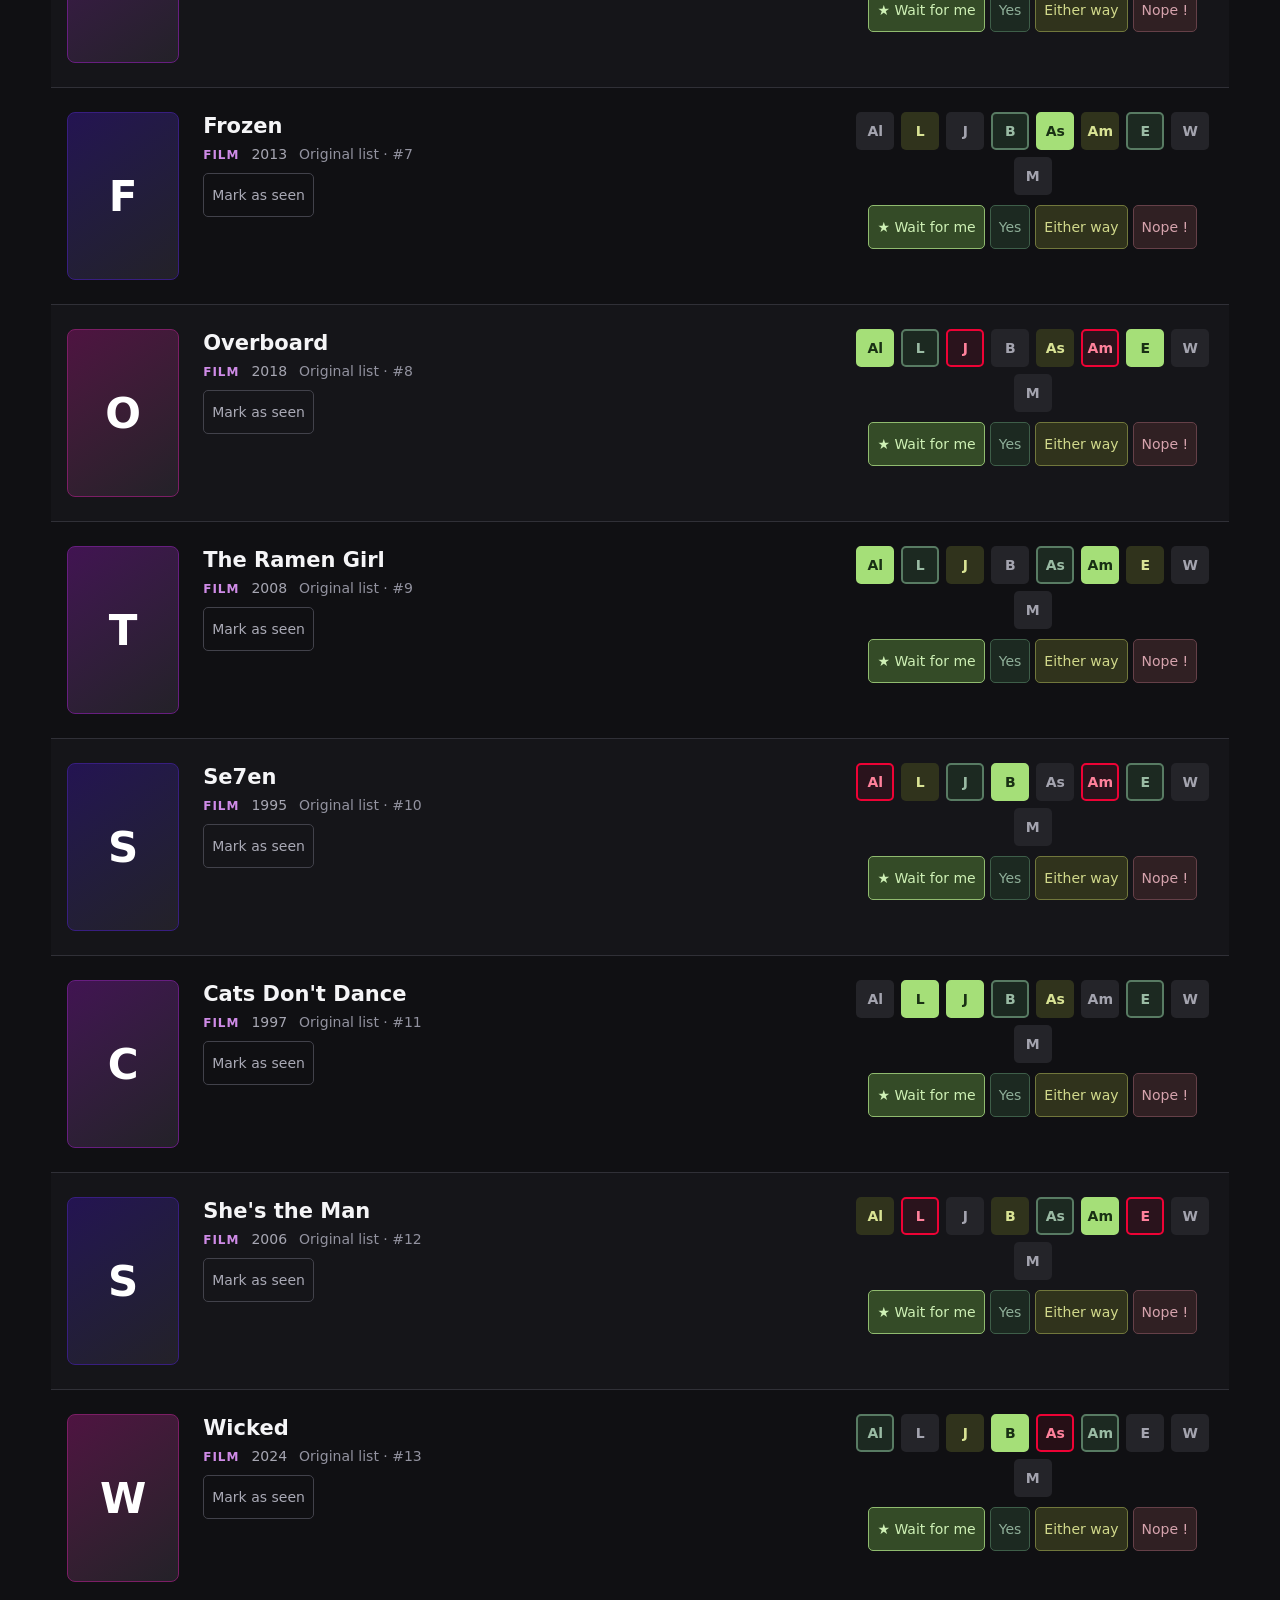
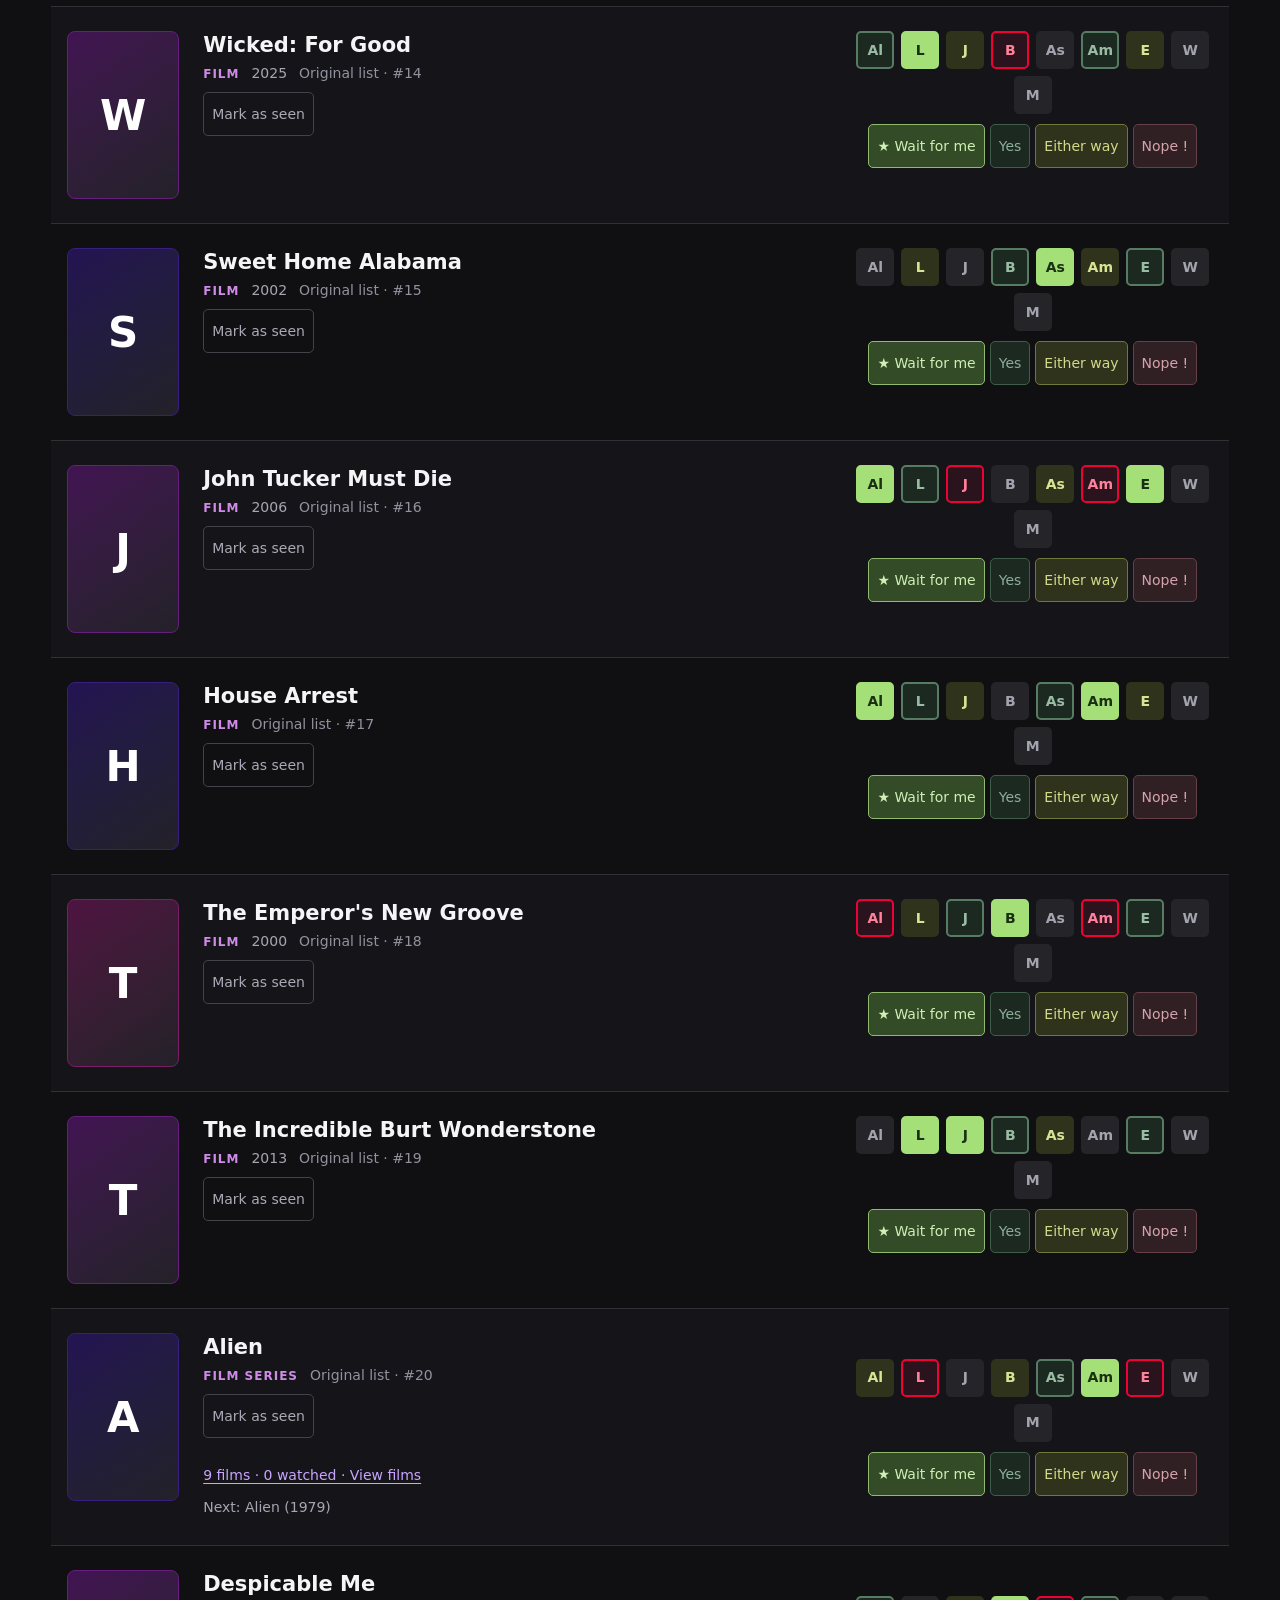
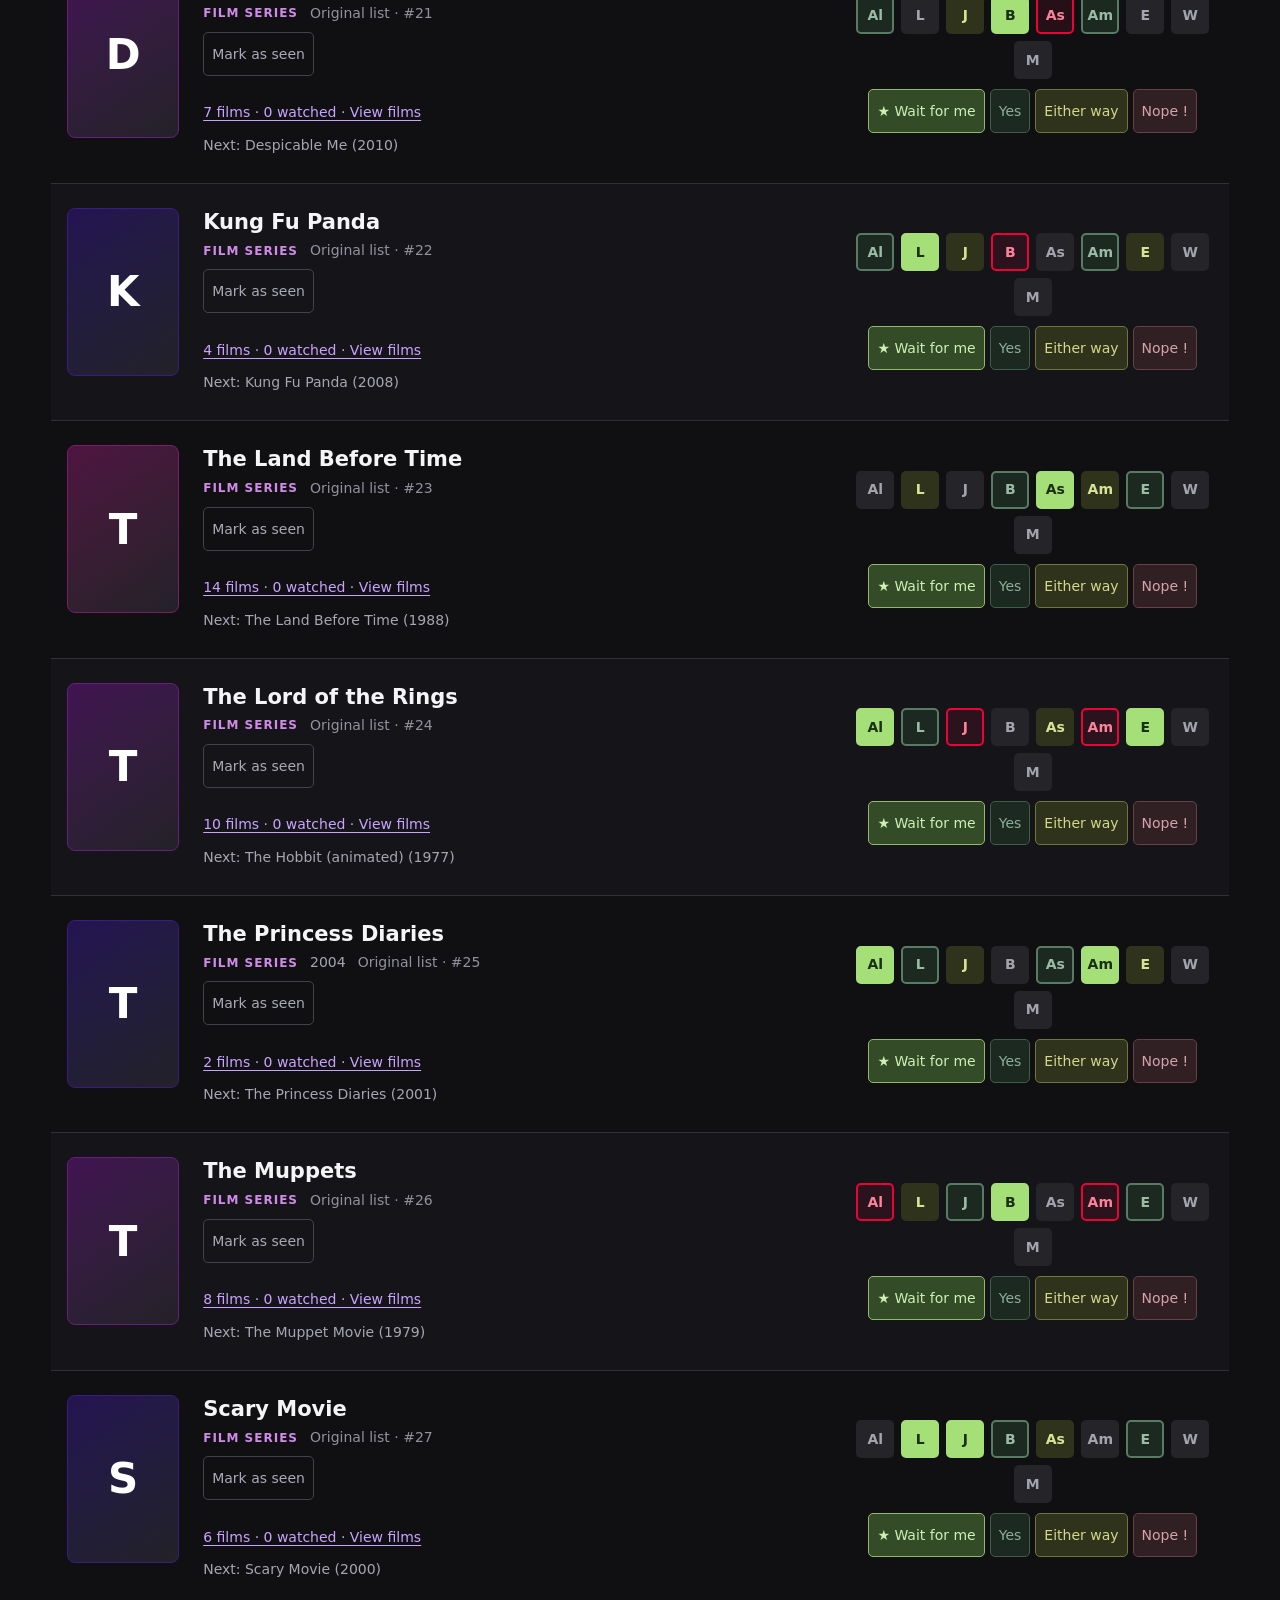
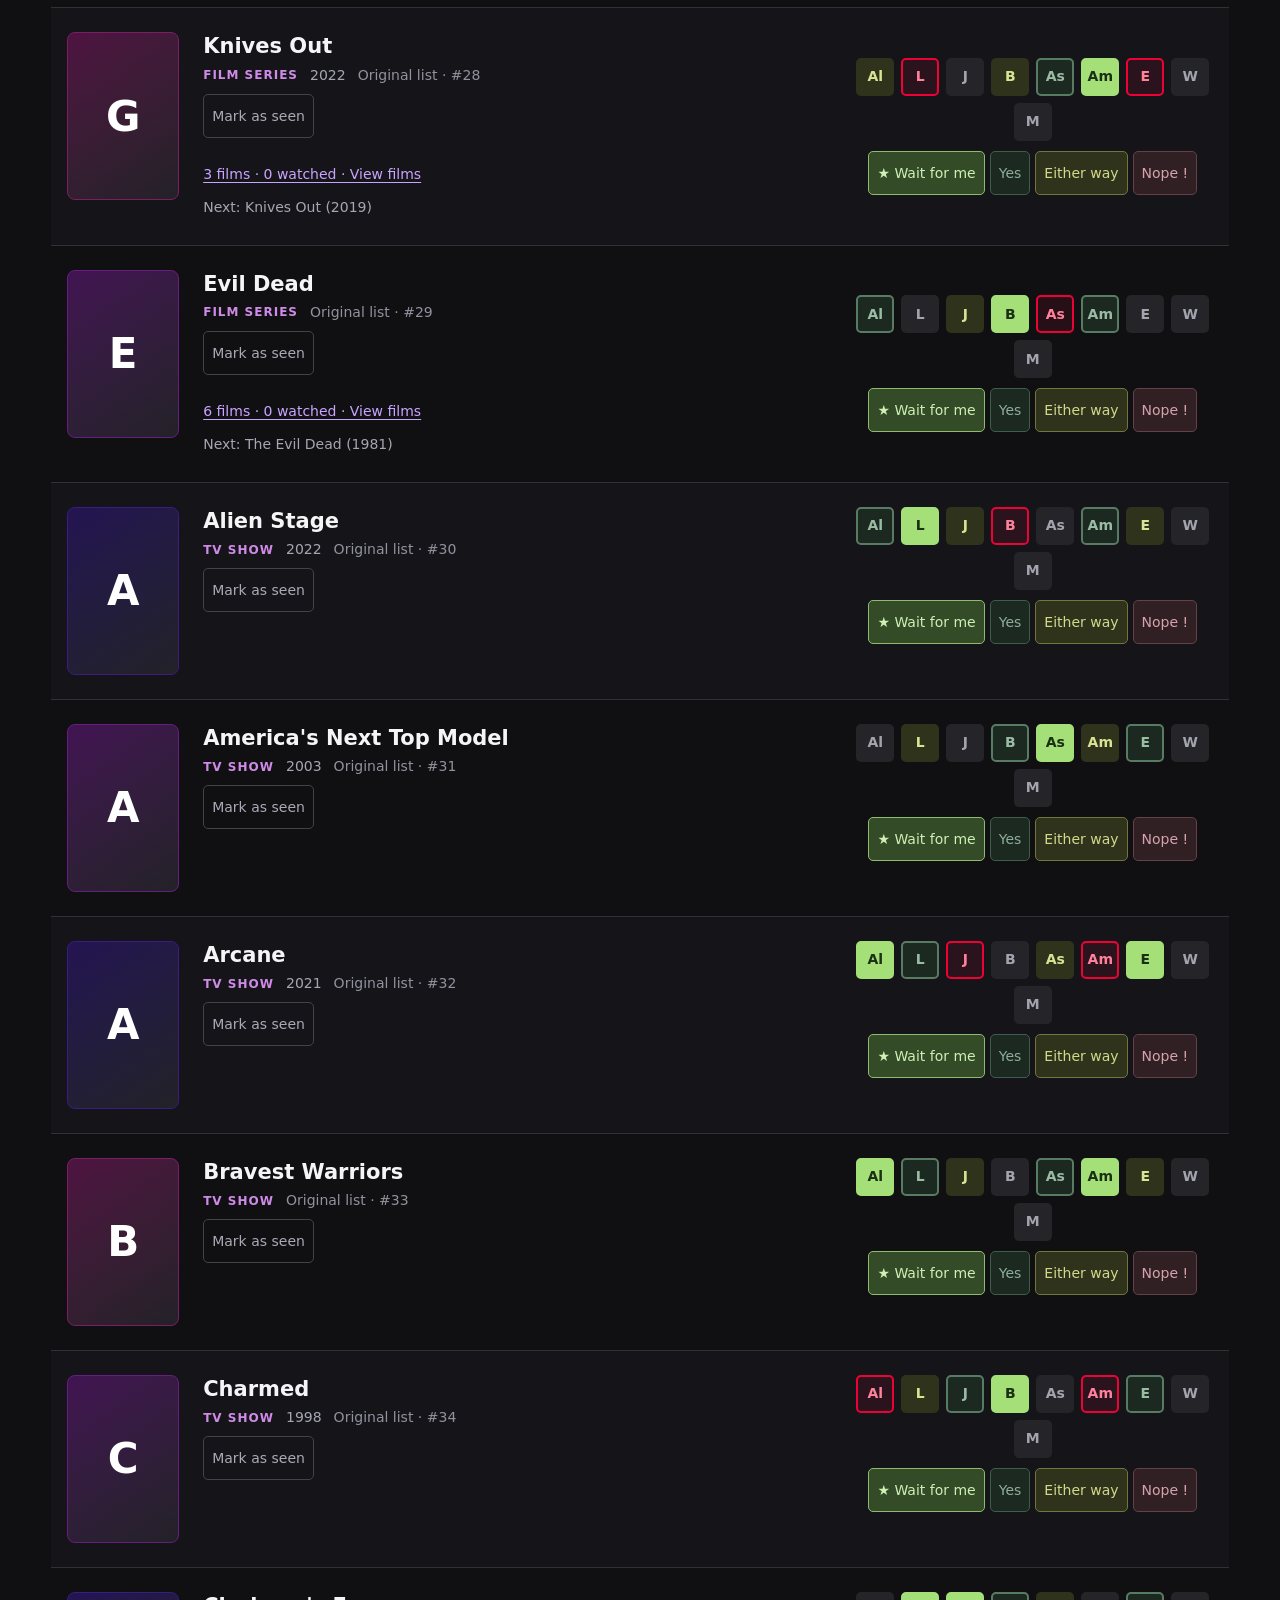
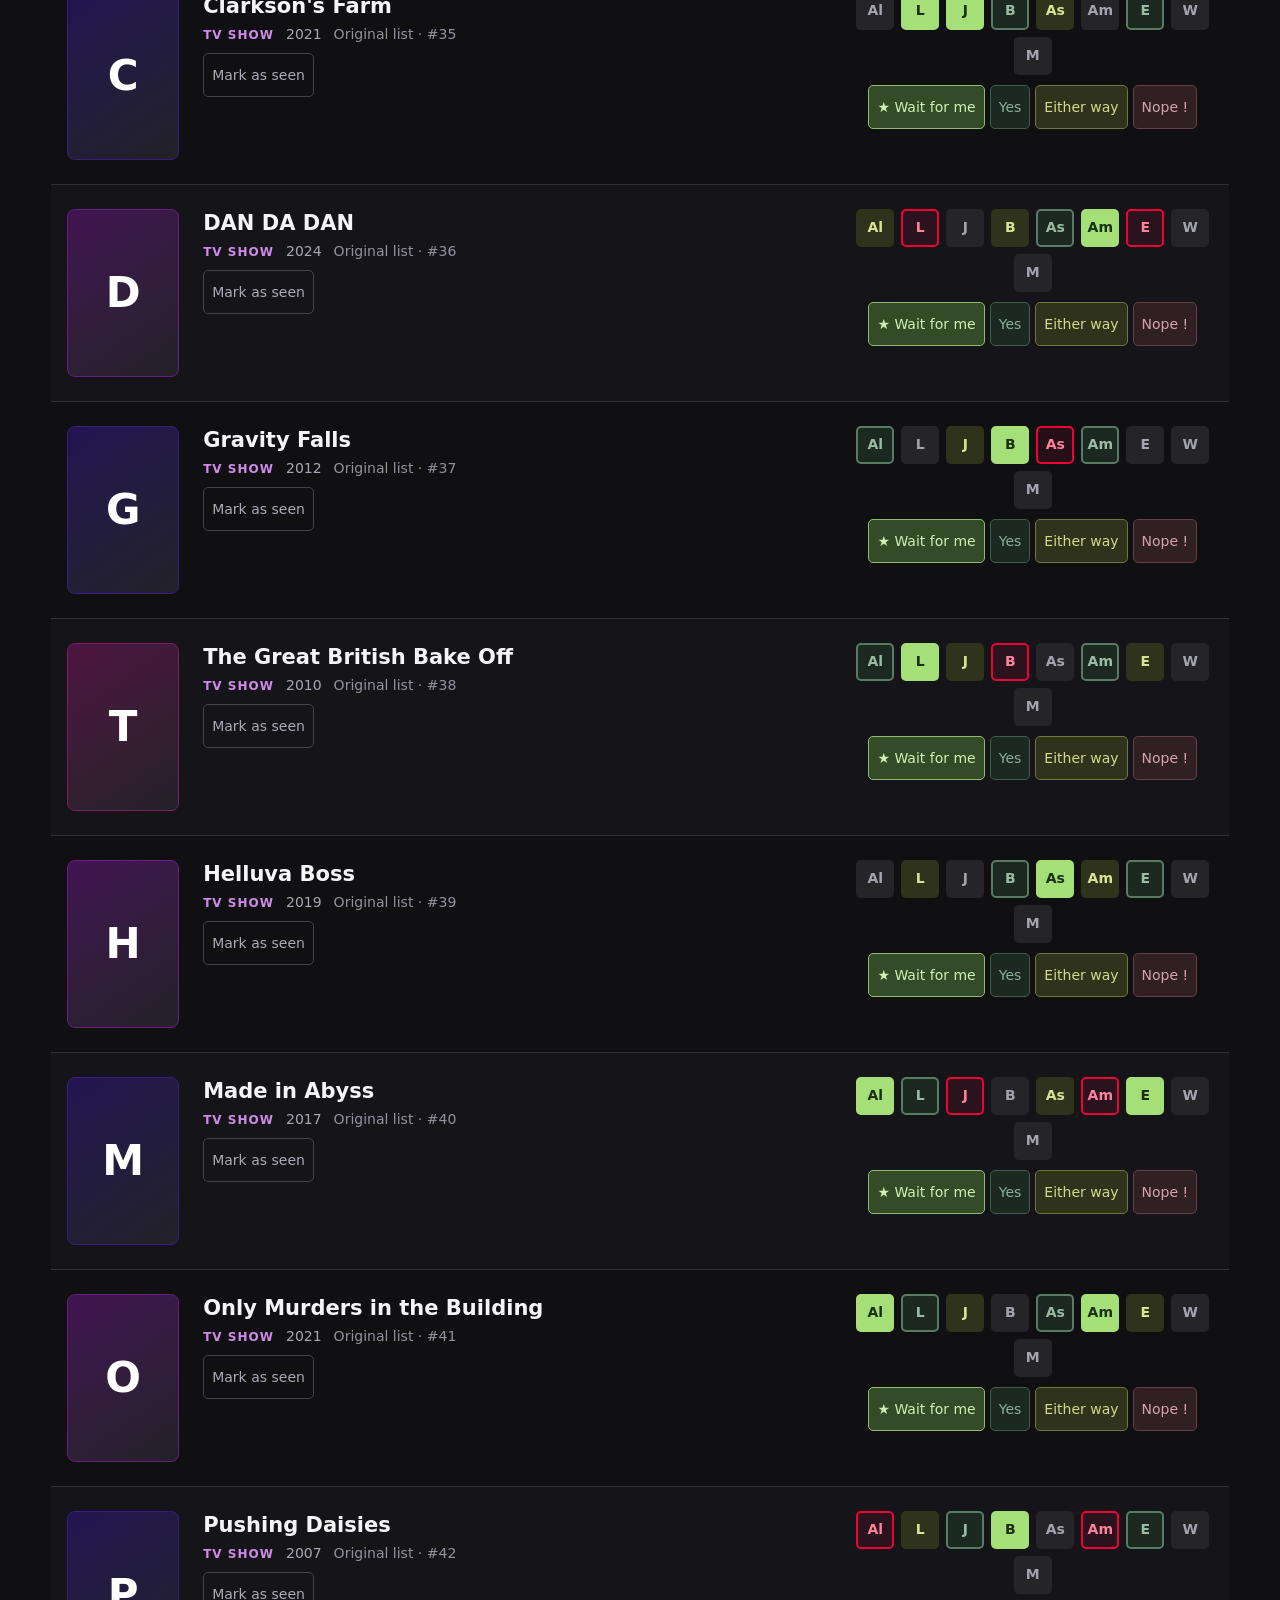
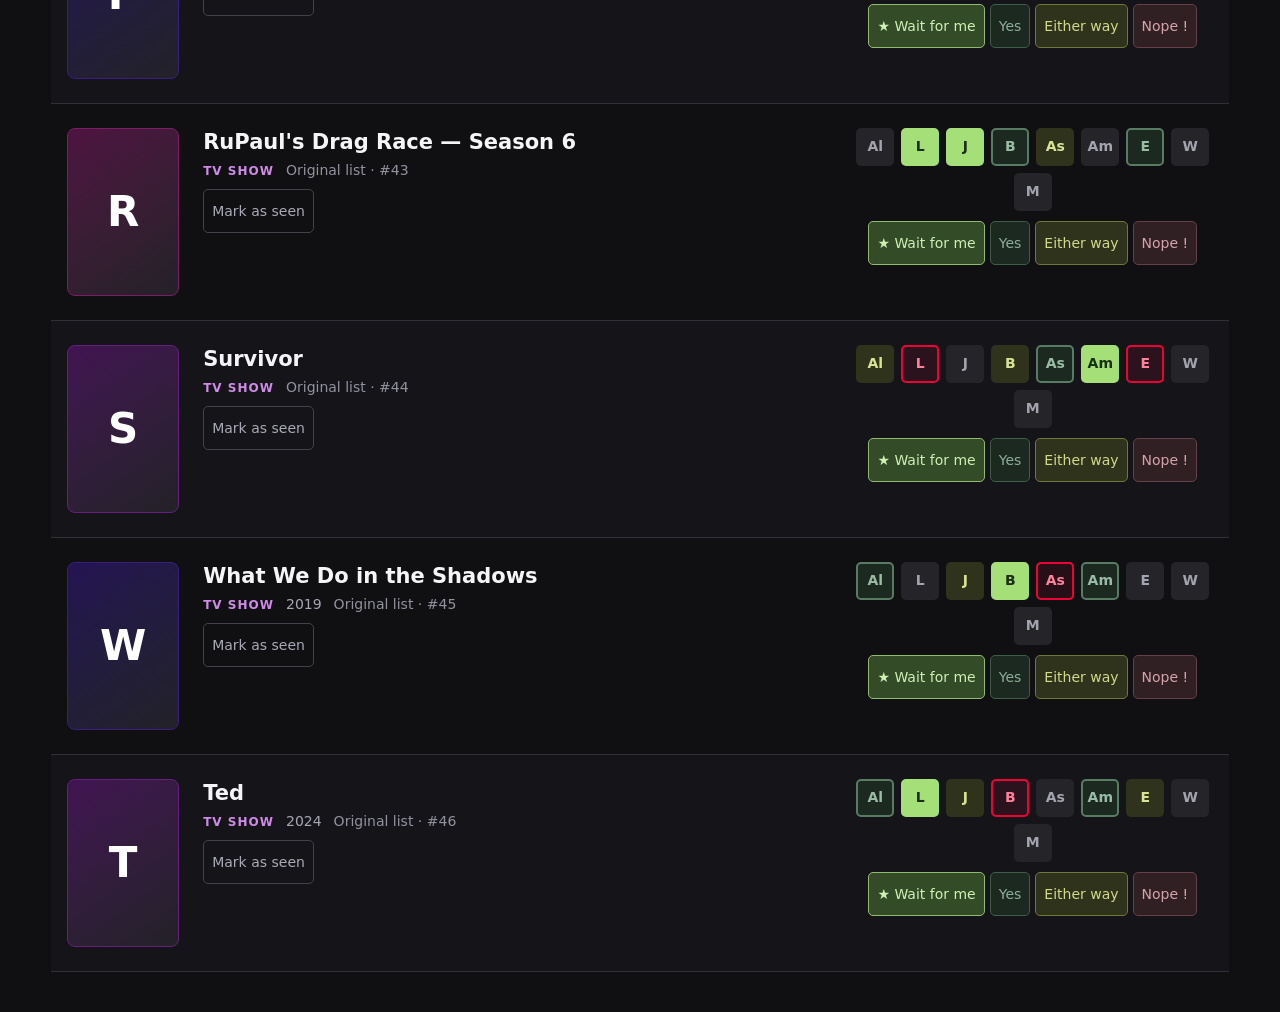
==== commit f3d2241c: "more updates" ====
--- a/index.html
+++ b/index.html
@@ -11,17 +11,24 @@
   <header class="topbar"><div class="brand-group"><a class="brand" href="./"><span class="brand-icon">✳</span> friday night<span class="brand-dot">.</span></a><button id="help-button" class="help-button" aria-label="What do the responses mean?" aria-haspopup="dialog">?</button></div><select id="identity" class="quiet" aria-label="Choose your name"><option value="">Choose your name</option><option>Alex</option><option>Lyss</option><option>Julie</option><option>Blue</option><option>Ashe</option><option>Amanda</option><option>Emi</option><option>Wils</option><option>Michelle</option></select></header>
   <main>
     <section class="library" aria-label="Watch list">
-      <div class="section-heading"><nav class="view-tabs" aria-label="Library view"><button data-view="browse" aria-pressed="true">Watch list <span id="count"></span></button><button data-view="watched" aria-pressed="false">Watched</button><button data-view="personal" aria-pressed="false">My history</button></nav><button id="add-button" class="primary">+ Add title</button></div>
-      <div class="toolbar"><div class="tabs" role="group" aria-label="Title type"><button data-type="all" aria-pressed="true">Everything</button><button data-type="movie" aria-pressed="false">Films</button><button data-type="series" aria-pressed="false">Film series</button><button data-type="tv" aria-pressed="false">TV shows</button></div><label class="search"><span>⌕</span><input id="search" type="search" placeholder="Find something…" aria-label="Search the list"></label></div>
-      <div class="filter-row"><label>Sort <select id="sort"><option value="newest">Date added · newest</option><option value="oldest" selected>Date added · oldest</option><option value="title">Title · A–Z</option><option value="interest">Group interest</option><option value="unanswered">Not responded</option></select></label><button id="tonight-button" class="secondary" aria-expanded="false" aria-controls="tonight-panel">Who’s here tonight?</button><button id="refresh" class="text-button">Refresh</button></div>
+      <div class="section-heading"><nav class="view-tabs" aria-label="Library view"><button data-view="browse" aria-pressed="true">Watch list <span id="count"></span></button><button data-view="watched" aria-pressed="false">Watched</button><button data-view="personal" aria-pressed="false">My history</button></nav><div class="heading-actions"><button id="tonight-button" class="secondary" aria-expanded="false" aria-controls="tonight-panel">Who’s here tonight?</button><button id="add-button" class="primary">+ Add title</button></div></div>
       <div id="tonight-panel" class="tonight-panel" hidden><button id="attendees-all" class="secondary">Select all</button> <button id="attendees-main" class="secondary">Main group</button> <button id="attendees-none" class="secondary">Clear selection</button><div id="attendees"></div><button id="tonight-apply" class="primary">Apply</button></div>
-      <div id="sample-notice" class="sample-notice" hidden>Sample responses are on. <button id="remove-samples" class="text-button">Remove sample responses</button></div><p id="tonight-status" class="filter-status" role="status" hidden></p><div id="grid" class="grid"></div><p id="empty" class="empty" hidden>No titles here yet. Try a different filter or add something new.</p>
+      <div class="library-controls">
+        <div class="search-row"><label class="search"><span>⌕</span><input id="search" type="search" placeholder="Find something…" aria-label="Search the list"></label><button id="filters-toggle" type="button" class="secondary" aria-expanded="false" aria-controls="filters-panel">Filters</button></div>
+        <div id="filters-panel" class="filters-panel">
+          <div class="tabs" role="group" aria-label="Title type"><button data-type="all" aria-pressed="true">Everything</button><button data-type="movie" aria-pressed="false">Films</button><button data-type="series" aria-pressed="false">Film series</button><button data-type="tv" aria-pressed="false">TV shows</button></div>
+          <div class="filter-row"><label>Sort <select id="sort"><option value="newest">Date added · newest</option><option value="oldest" selected>Date added · oldest</option><option value="title">Title · A–Z</option><option value="interest">Group interest</option><option value="unanswered">Not responded</option></select></label><button id="refresh" class="text-button">Refresh</button></div>
+          <div class="display-options" aria-label="Display options"><div class="layout-options" role="group" aria-label="Card layout"><button id="layout-list" type="button" aria-pressed="true">List</button><button id="layout-grid" type="button" aria-pressed="false">Grid</button></div><label class="initials-option"><input id="show-initials" type="checkbox" checked> Show response initials</label></div>
+        </div>
+      </div>
+
+      <p id="grid-hint" class="hint" hidden>Open a card for details, responses, and watch history.</p><div id="sample-notice" class="sample-notice" hidden>Sample responses are on. <button id="remove-samples" class="text-button">Remove sample responses</button></div><p id="tonight-status" class="filter-status" role="status" hidden></p><div id="grid" class="grid"></div><p id="empty" class="empty" hidden>No titles here yet. Try a different filter or add something new.</p>
     </section>
 
   </main>
   <dialog id="join-dialog"><form id="join-form"><button type="button" class="close" data-close aria-label="Close">×</button><p class="eyebrow">TAKE YOUR SEAT</p><h2>Who’s watching?</h2><p>Choose your name. No account needed.</p><label>Your name<select id="name" required><option value="">Choose your name</option><option>Alex</option><option>Lyss</option><option>Julie</option><option>Blue</option><option>Ashe</option><option>Amanda</option><option>Emi</option><option>Wils</option><option>Michelle</option></select></label><label id="code-label">Group code<input id="code" type="password" autocomplete="off" maxlength="100" placeholder="Ask the group host"></label><p id="join-error" class="error" role="alert"></p><div class="join-actions"><button class="primary" type="submit">Let me in</button><button type="button" id="leave" class="text-button">Forget this device’s name & code</button></div></form></dialog>
   <dialog id="add-dialog"><button class="close" data-close aria-label="Close">×</button><p class="eyebrow">WATCH LIST</p><h2 id="add-heading">Add a title</h2><p>Search as you type, or paste titles below. Choose Film series to add a collection and its film checklist.</p><form id="lookup-form" class="lookup"><input id="lookup" aria-label="Title to look up" placeholder="A title you’ve been meaning to watch…" maxlength="200" required><select id="add-type" aria-label="Type"><option value="movie">Film</option><option value="series">Film series</option><option value="tv">TV show</option></select><button type="submit" class="secondary">Search titles</button></form><p id="lookup-status" class="hint" role="status"></p><div id="results"></div><form id="quick-form"><label id="quick-label">Titles — one per line<textarea id="quick-titles" rows="4" maxlength="10000" placeholder="The Big Lebowski&#10;Pushing Daisies&#10;Alien (rewatch)" required></textarea></label><button id="quick-submit" class="primary" type="submit">Add to the list</button></form><div id="match-queue" hidden><p id="match-queue-status" class="hint" role="status"></p><button id="skip-match" type="button" class="secondary">Skip this title</button></div><p id="add-error" class="error" role="alert"></p></dialog>
-  <dialog id="help-dialog" aria-labelledby="help-title"><button class="close" data-close aria-label="Close">×</button><h2 id="help-title">What’s your pick?</h2><dl class="response-guide"><div><dt class="guide-no">Nope !</dt><dd>I don’t want to watch this.</dd></div><div><dt class="guide-idc">IDC</dt><dd>I’ll watch it. I don’t mind either way.</dd></div><div><dt class="guide-yes">Yes</dt><dd>I want to watch it, but I’m okay with missing it.</dd></div><div><dt class="guide-absolutely">★ Absolutely</dt><dd>Do not watch this without me.</dd></div></dl><p class="hint">Grey initials mean no answer yet. Choose who’s joining and click Apply: only selected people are shown. Titles are hidden if someone selected answered Nope ! or an absent friend answered Absolutely.</p><section aria-label="Credits"><h3>Credits</h3><p class="hint">Metadata from <a href="https://www.themoviedb.org/" target="_blank" rel="noopener">TMDB</a>. This product uses the TMDB API but is not endorsed or certified by TMDB.</p></section><button id="forget-device" class="text-button" type="button">Forget this device&#8217;s name &amp; code</button></dialog>
+  <dialog id="help-dialog" aria-labelledby="help-title"><button class="close" data-close aria-label="Close">×</button><h2 id="help-title">What’s your pick?</h2><dl class="response-guide"><div><dt class="guide-no">Nope !</dt><dd>I don’t want to watch this.</dd></div><div><dt class="guide-idc">Either way</dt><dd>I’ll watch it. I don’t mind either way.</dd></div><div><dt class="guide-yes">Yes</dt><dd>I want to watch it, but I’m okay with missing it.</dd></div><div><dt class="guide-absolutely">★ Wait for me</dt><dd>Keep this off tonight's list when I am absent.</dd></div></dl><p class="hint">Grey initials mean no answer yet. Choose who’s joining and click Apply: only selected people are shown. Titles are hidden if someone selected answered Nope ! or an absent friend chose Wait for me.</p><section aria-label="Credits"><h3>Credits</h3><p class="hint">Metadata from <a href="https://www.themoviedb.org/" target="_blank" rel="noopener">TMDB</a>. This product uses the TMDB API but is not endorsed or certified by TMDB.</p></section><button id="forget-device" class="text-button" type="button">Forget this device&#8217;s name &amp; code</button></dialog>
   <dialog id="detail-dialog"><button class="close" data-close aria-label="Close">×</button><div id="detail-content"></div></dialog>
   <div id="toast" role="status" class="toast" hidden></div>
 </body>
--- a/style.css
+++ b/style.css
@@ -44,3 +44,48 @@
 body{font-size:16px}.card{grid-template-columns:112px minmax(0,1fr);gap:24px;padding:24px 16px}.poster{width:112px;height:168px;border-radius:8px}.poster.fallback span{font-size:42px}.card h3{font-size:21px}.meta{font-size:14px;gap:8px 12px}.type-label{font-size:12px}.description{font-size:15px}.series-summary{grid-column:1;font-size:14px;margin-top:12px}.series-progress-link{border:0;background:none;color:#c9a4ff;text-align:left;padding:8px 0;min-height:44px;text-decoration:underline;text-underline-offset:3px}.next-film{margin:0;color:var(--muted);font-size:14px}.personal-seen{font-size:14px;min-height:44px}.response-panel .response-buttons button[data-vote]{font-size:14px;min-height:44px;padding:10px 8px}.people-responses .person-response{width:38px;height:38px;font-size:14px}.filter-row,.filter-row select,.hint,.detail-meta,.error,dialog label{font-size:14px}.tabs button,.section-heading .view-tabs button{font-size:16px;min-height:44px}.text-button{font-size:14px;min-height:44px}.help-button{width:44px;height:44px}.result{display:flex;align-items:center;gap:16px;min-height:128px}.result img,.result-placeholder{width:72px;height:108px;flex-shrink:0;object-fit:cover;border-radius:5px}.result-placeholder{display:grid;place-items:center;background:#151519;color:var(--muted);font-size:12px}.result strong{font-size:17px}.result small{font-size:14px;margin-top:6px}.lookup{grid-template-columns:minmax(0,1fr) 150px}.film-filters{display:flex;flex-wrap:wrap;gap:8px;margin:16px 0}.film-filters [aria-pressed=true]{border-color:#c9a4ff;background:#342640}.film-info{display:inline-block;color:#c9a4ff;font-size:14px;padding:8px 0}.film-row b{font-size:16px}.film-row small{font-size:14px}#match-queue{border-top:1px solid var(--line);padding-top:12px;margin-top:16px}
 @media(max-width:900px){.card-body{display:flex;flex-direction:column;min-width:0}.vote-controls.response-panel{margin-top:16px;max-width:440px;width:100%;align-self:flex-start}.people-responses{justify-content:flex-start}.series-summary{order:2}.vote-controls.response-panel{order:3}}
 @media(max-width:680px){.card{grid-template-columns:100px minmax(0,1fr);gap:16px;padding:24px 0}.poster{width:100px;height:150px}.card h3{font-size:20px}.card-body{display:contents}.card-body>h3,.card-body>.meta,.card-body>.personal-seen,.card-body>.description{grid-column:2}.card-body>h3{grid-row:1;align-self:start;margin:0}.card-body>.meta{grid-row:2;margin:0}.card-body>.personal-seen{grid-row:3;margin:0}.poster{grid-column:1;grid-row:1 / span 3}.card-body>.description{display:none}.card-body>.series-summary,.card-body>.vote-controls{grid-column:1/-1;grid-row:auto;margin:0;max-width:none}.card-body>.series-summary:empty{display:none}.card{row-gap:10px}.response-buttons{grid-template-columns:repeat(2,minmax(0,1fr))}.section-heading .view-tabs button{font-size:14px}.lookup{grid-template-columns:minmax(0,1fr)}.lookup select{margin:0}.result{gap:12px;padding:10px}.result img,.result-placeholder{width:66px;height:99px}.meta{gap:4px 8px}.type-label{font-size:12px}}
+
+/* Display preferences apply to every library view. */
+.display-options{display:flex;align-items:center;flex-wrap:wrap;gap:12px 24px;margin:0 0 20px;color:var(--muted);font-size:14px}
+.layout-options{display:inline-flex;gap:4px;padding:4px;border:1px solid var(--line);border-radius:8px;background:var(--surface)}
+.layout-options button{border:1px solid transparent;border-radius:5px;background:transparent;color:var(--muted);padding:8px 16px;min-height:44px}
+.layout-options button[aria-pressed=true]{background:#4502ee;border-color:#7944ff;color:white}
+.initials-option{display:flex;align-items:center;gap:10px;min-height:44px;cursor:pointer}.initials-option input{width:20px;height:20px;margin:0}
+.hide-initials .people-responses{display:none}.poster{padding:0;border:0;text-align:center}.poster:focus-visible{outline-offset:4px}
+.detail-responses{border-top:1px solid var(--line);margin-top:24px;padding-top:8px}.detail-responses .response-buttons{flex-wrap:wrap;justify-content:flex-start}.detail-responses .personal-seen{margin-top:16px}.collection-film .title-link{font-size:16px;text-align:left}.collection-film small{display:block}
+.grid.card-grid{display:grid;grid-template-columns:repeat(auto-fill,minmax(240px,1fr));gap:20px;border:0;align-items:start}
+.grid.card-grid .card{position:relative;display:block;aspect-ratio:1;min-width:0;padding:0;border:1px solid #484050;border-radius:10px;background:var(--surface)}
+.grid.card-grid .poster{position:absolute;inset:0;width:100%;height:100%;border:0;border-radius:9px;grid-row:auto;grid-column:auto}
+.grid.card-grid .poster img{object-fit:cover}.grid.card-grid .poster.fallback span{font-size:64px;transform:translateY(-20px)}
+.grid.card-grid .poster::after{content:'';position:absolute;inset:0;background:linear-gradient(180deg,#0003 0%,#0000 25%,#000b 60%,#000f 100%);pointer-events:none}
+.grid.card-grid .card:hover{border-color:#c9a4ff}.grid.card-grid .card:focus-within{outline:2px solid var(--pink);outline-offset:3px}
+.grid.card-grid .card-body{position:absolute;inset:0;display:flex;flex-direction:column;justify-content:flex-end;padding:16px;gap:6px;pointer-events:none;min-width:0}
+.grid.card-grid .card-body button,.grid.card-grid .person-response{pointer-events:auto}
+.grid.card-grid .card h3{order:2;font-size:19px;line-height:1.25;margin:0;text-shadow:0 1px 3px #000;display:-webkit-box;-webkit-line-clamp:2;-webkit-box-orient:vertical;overflow:hidden}
+.grid.card-grid .meta{order:3;margin:0;color:#ddd;font-size:12px;gap:4px 8px}.grid.card-grid .type-label{font-size:12px;color:#dcb9ff}.grid.card-grid .added-date{display:none}
+.grid.card-grid .card-body>.personal-seen,.grid.card-grid .description,.grid.card-grid .response-buttons,.grid.card-grid .saved-response{display:none}
+.grid.card-grid .vote-controls.response-panel{position:absolute;top:12px;left:12px;right:12px;order:1;margin:0;width:calc(100% - 24px);min-width:0;max-width:none;grid-row:auto;grid-column:auto;gap:0}
+.grid.card-grid .people-responses{justify-content:flex-start;gap:5px}.grid.card-grid .people-responses .person-response{width:25px;height:25px;font-size:11px;border-width:1px;box-shadow:0 1px 4px #0008}
+.grid.card-grid .series-summary{order:4;margin:0;font-size:13px}.grid.card-grid .series-progress-link{padding:2px 0;min-height:24px;line-height:1.3;color:#e0c5ff;font-size:13px}.grid.card-grid .next-film{display:none}
+@media(max-width:680px){.grid.card-grid{grid-template-columns:repeat(2,minmax(0,1fr));gap:12px}.grid.card-grid .card-body{padding:10px;gap:4px}.grid.card-grid .card h3{font-size:16px}.grid.card-grid .vote-controls.response-panel{top:8px;left:8px;right:8px;width:calc(100% - 16px)}.grid.card-grid .people-responses{gap:4px}.grid.card-grid .people-responses .person-response{width:21px;height:21px;font-size:10px}.grid.card-grid .series-progress-link{font-size:12px;min-height:24px}.display-options{gap:8px 16px}}
+
+/* Keep compact cards readable even with a large roster. Scroll initials sideways. */
+.grid.card-grid .series-summary{display:none}
+.grid.card-grid .people-responses{flex-wrap:nowrap;overflow-x:auto;min-width:0;max-width:100%;pointer-events:auto;padding-bottom:6px;scrollbar-width:thin;scrollbar-color:#8d789e #19191e}
+.grid.card-grid .people-responses .person-response{flex-shrink:0}
+
+/* Put attendance first and keep the mobile shortlist close to the toolbar. */
+.heading-actions{display:flex;align-items:center;gap:10px}.heading-actions button{min-height:44px;white-space:nowrap}
+.library-controls{display:grid;grid-template-columns:minmax(0,1fr) auto;gap:12px 24px;margin-bottom:20px}.filters-panel{display:contents}.search-row{display:flex;grid-column:2;grid-row:1;align-items:center;gap:8px}.search-row .search{margin:0;flex:1}.library-controls .tabs{grid-column:1;grid-row:1;border-bottom:1px solid var(--line)}.library-controls .filter-row{grid-column:1;grid-row:2;padding:0}.library-controls .filter-row #refresh{margin-left:0}.library-controls .display-options{grid-column:2;grid-row:2;margin:0;gap:10px 16px;justify-content:flex-end}#filters-toggle{display:none}
+.response-panel .response-buttons button[data-vote=hold]::before{content:none}.saved-response{flex-wrap:wrap;gap:6px;font-size:14px;min-height:44px}.response-panel .edit-response{width:auto;height:44px;min-height:44px;min-width:44px;padding:6px 8px;font-size:14px;text-decoration:underline;text-underline-offset:3px}.vote-consequence{flex-basis:100%;font-size:12px;line-height:1.4;color:var(--muted);text-align:center}
+@media(min-width:681px){.grid:not(.card-grid) .description{display:block;grid-column:1;grid-row:4;min-width:0;max-width:100%;white-space:nowrap;overflow:hidden;text-overflow:ellipsis;margin:8px 0 0}}
+@media(max-width:680px){
+ .topbar{padding:12px 4%;gap:8px;flex-wrap:nowrap}.brand-group{gap:6px}.brand{font-size:18px}.quiet{min-width:110px;width:auto;max-width:160px;flex:1;font-size:14px;padding-left:10px;padding-right:30px}
+ .section-heading{margin:16px 0 14px;gap:10px}.heading-actions{width:100%;gap:8px}.heading-actions #tonight-button{flex:1;min-width:0;font-size:14px;padding:10px}.heading-actions #add-button{margin-left:auto}.section-heading .view-tabs button{font-size:13px}
+ .library-controls{display:block;margin-bottom:14px}.search-row{display:grid;grid-template-columns:minmax(0,1fr) auto;gap:8px}.search-row .search{min-width:0;min-height:44px;padding:0 10px}.search-row .search input{width:100%;min-height:42px;padding:4px 0}#filters-toggle{display:block;min-height:44px;padding:8px 12px;font-size:14px;max-width:150px}
+ .filters-panel{display:none}.filters-panel.is-open{display:flex;flex-direction:column;gap:12px;margin-top:12px;padding:12px;border:1px solid var(--line);border-radius:8px;background:var(--surface)}
+ .library-controls .tabs{display:grid;grid-template-columns:repeat(2,minmax(0,1fr));gap:8px;border:0;overflow:visible}.library-controls .tabs button{border:1px solid var(--line);border-radius:6px;padding:8px;min-height:44px}.library-controls .tabs button[aria-pressed=true]{background:#342640;border-color:#c9a4ff}
+ .library-controls .filter-row{display:flex;flex-wrap:wrap;gap:8px;justify-content:space-between}.library-controls .filter-row label{display:flex;flex-wrap:wrap;align-items:center;gap:6px;min-width:0}.library-controls .filter-row select{font-size:14px;min-width:0}.library-controls .display-options{justify-content:flex-start;gap:12px}.initials-option{font-size:14px}.vote-consequence{text-align:left}
+}
+
+.watch-details{display:block;margin:8px 0;color:var(--muted);font-size:14px;line-height:1.6;overflow-wrap:anywhere}.watch-preview{line-height:1.6}.watched-date{color:#b0d4b8}
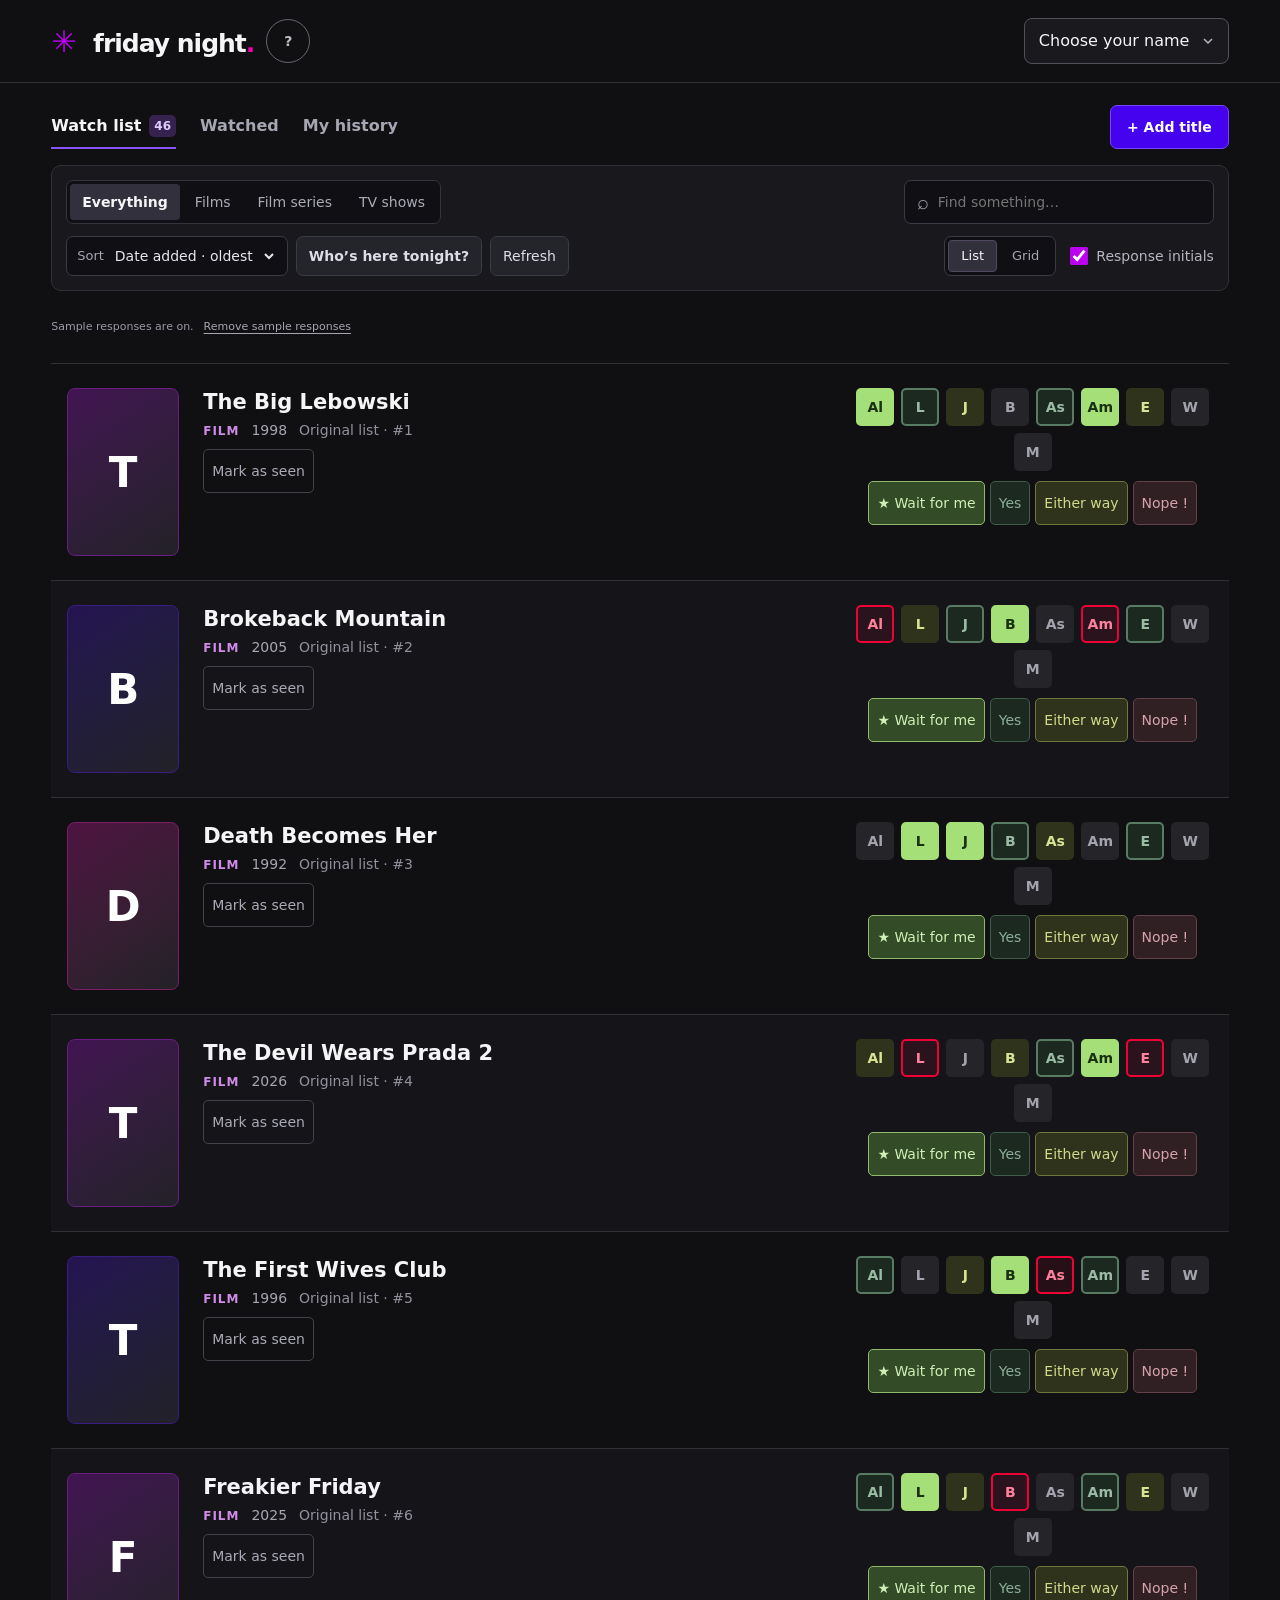
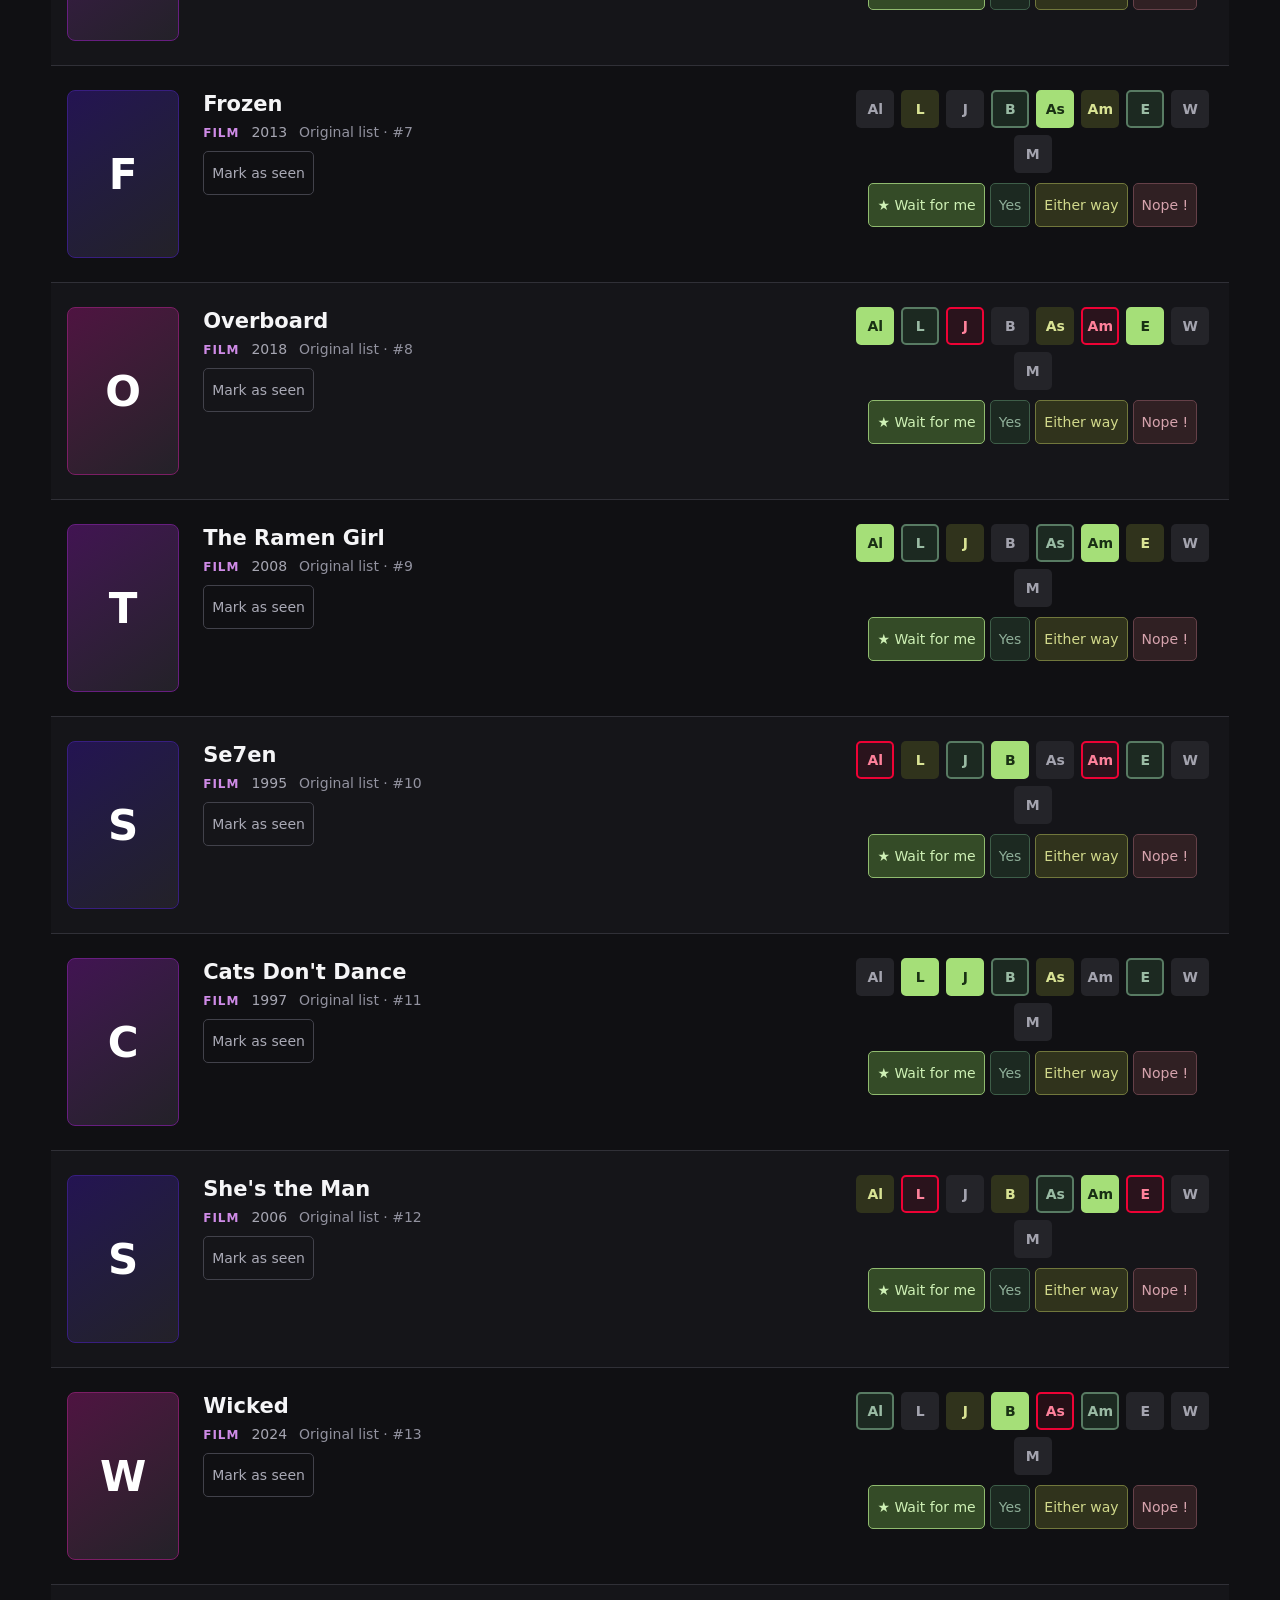
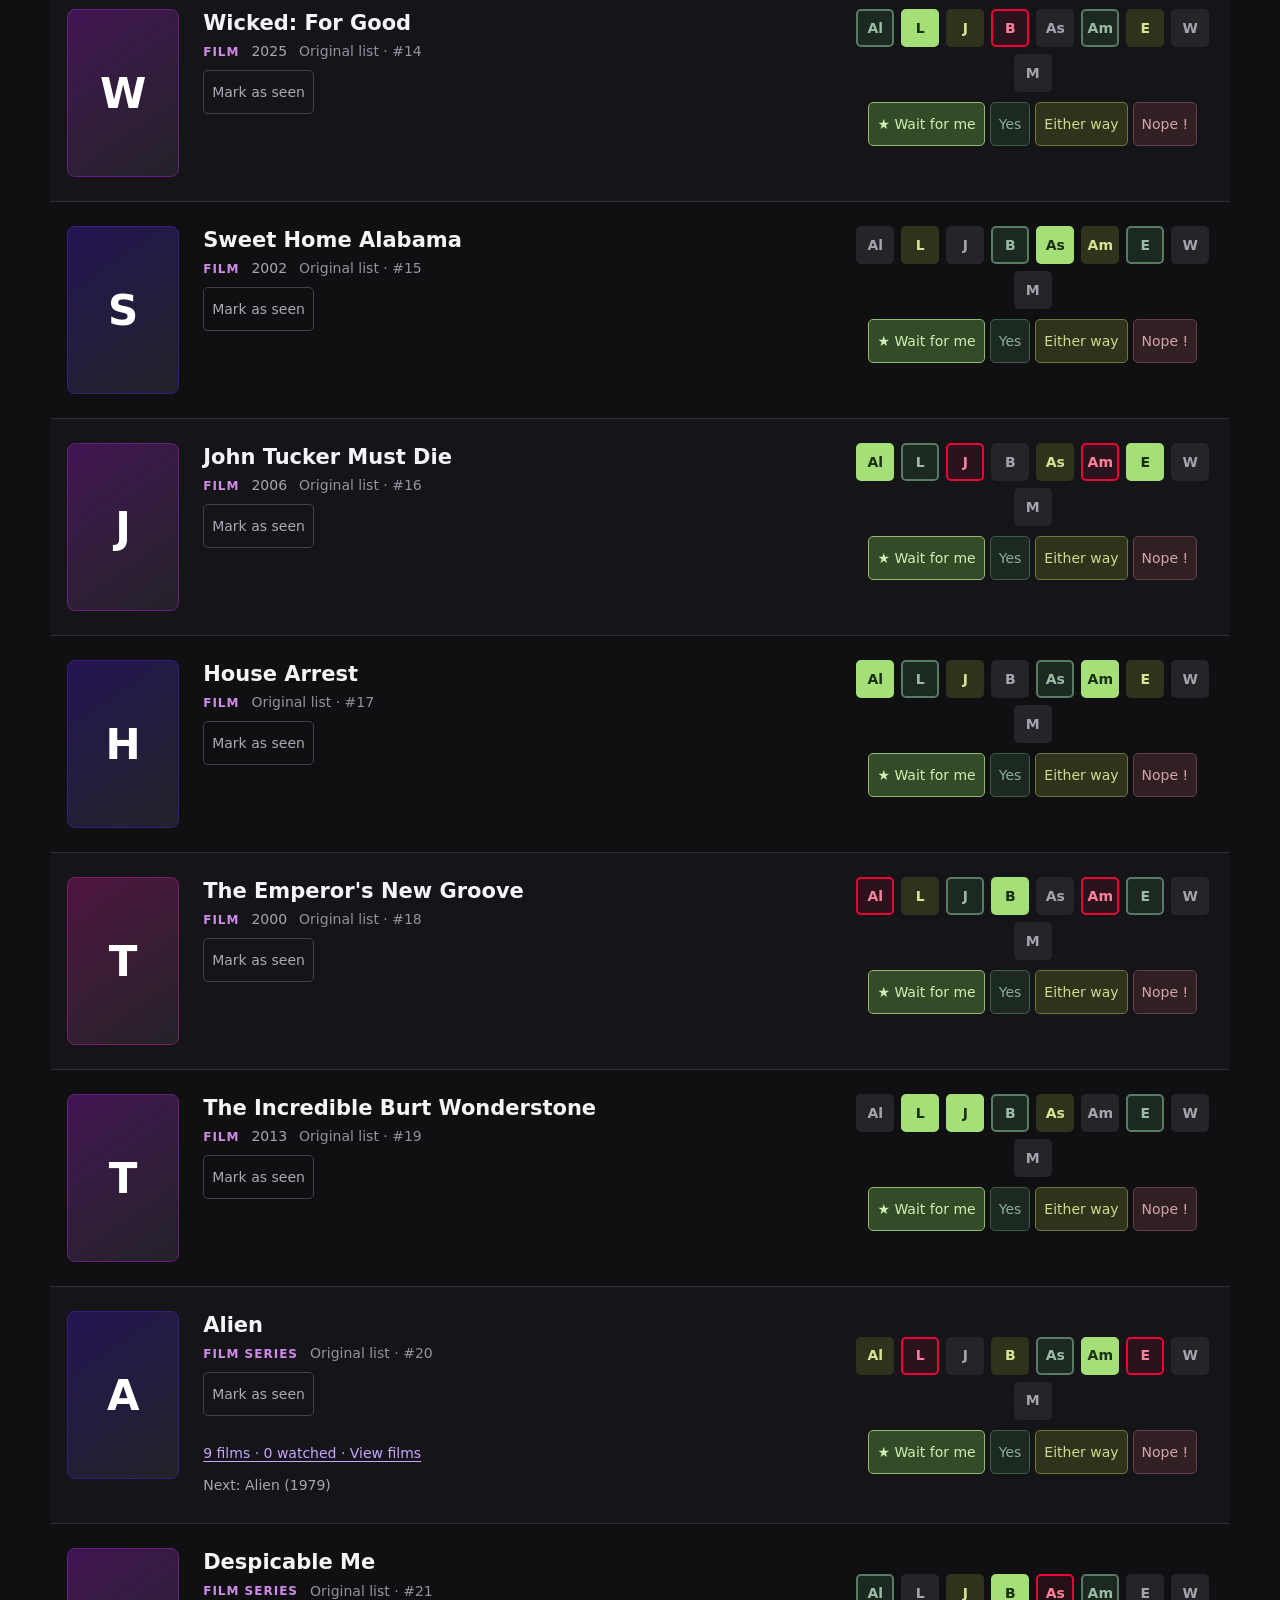
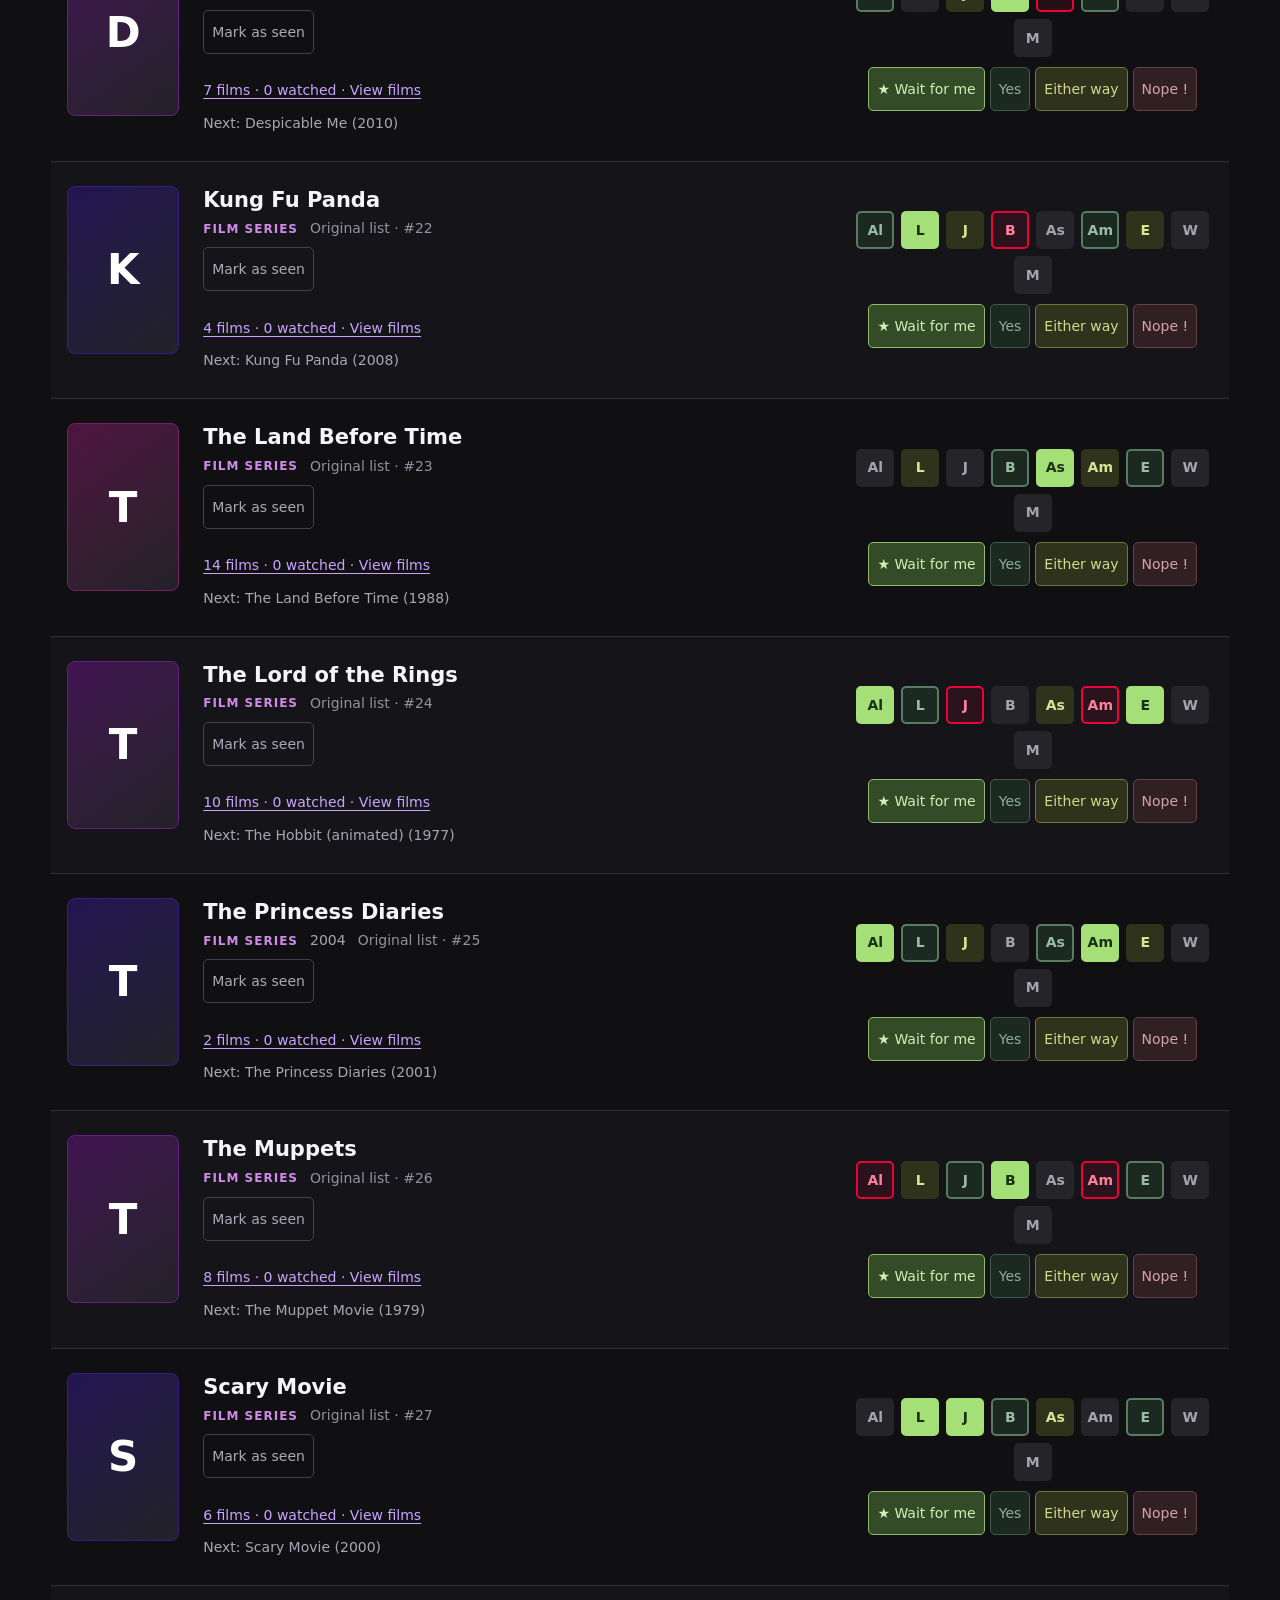
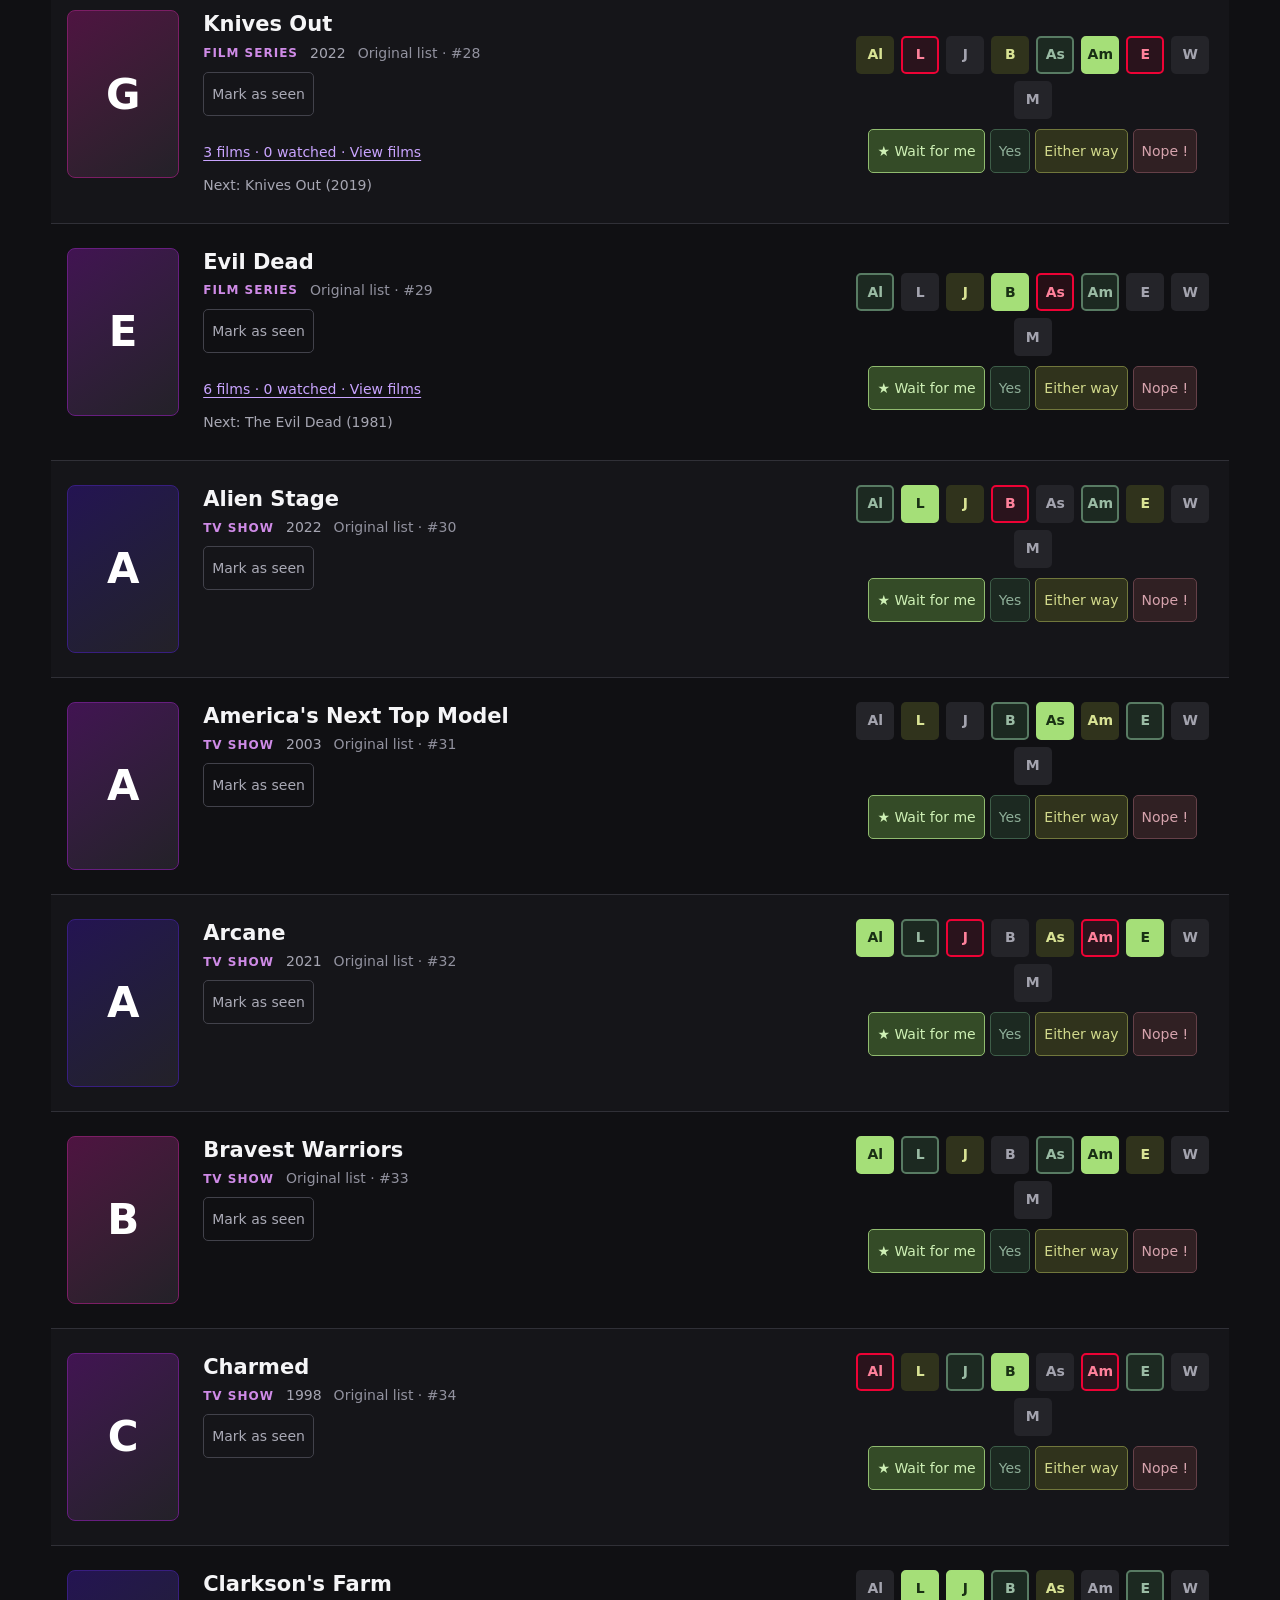
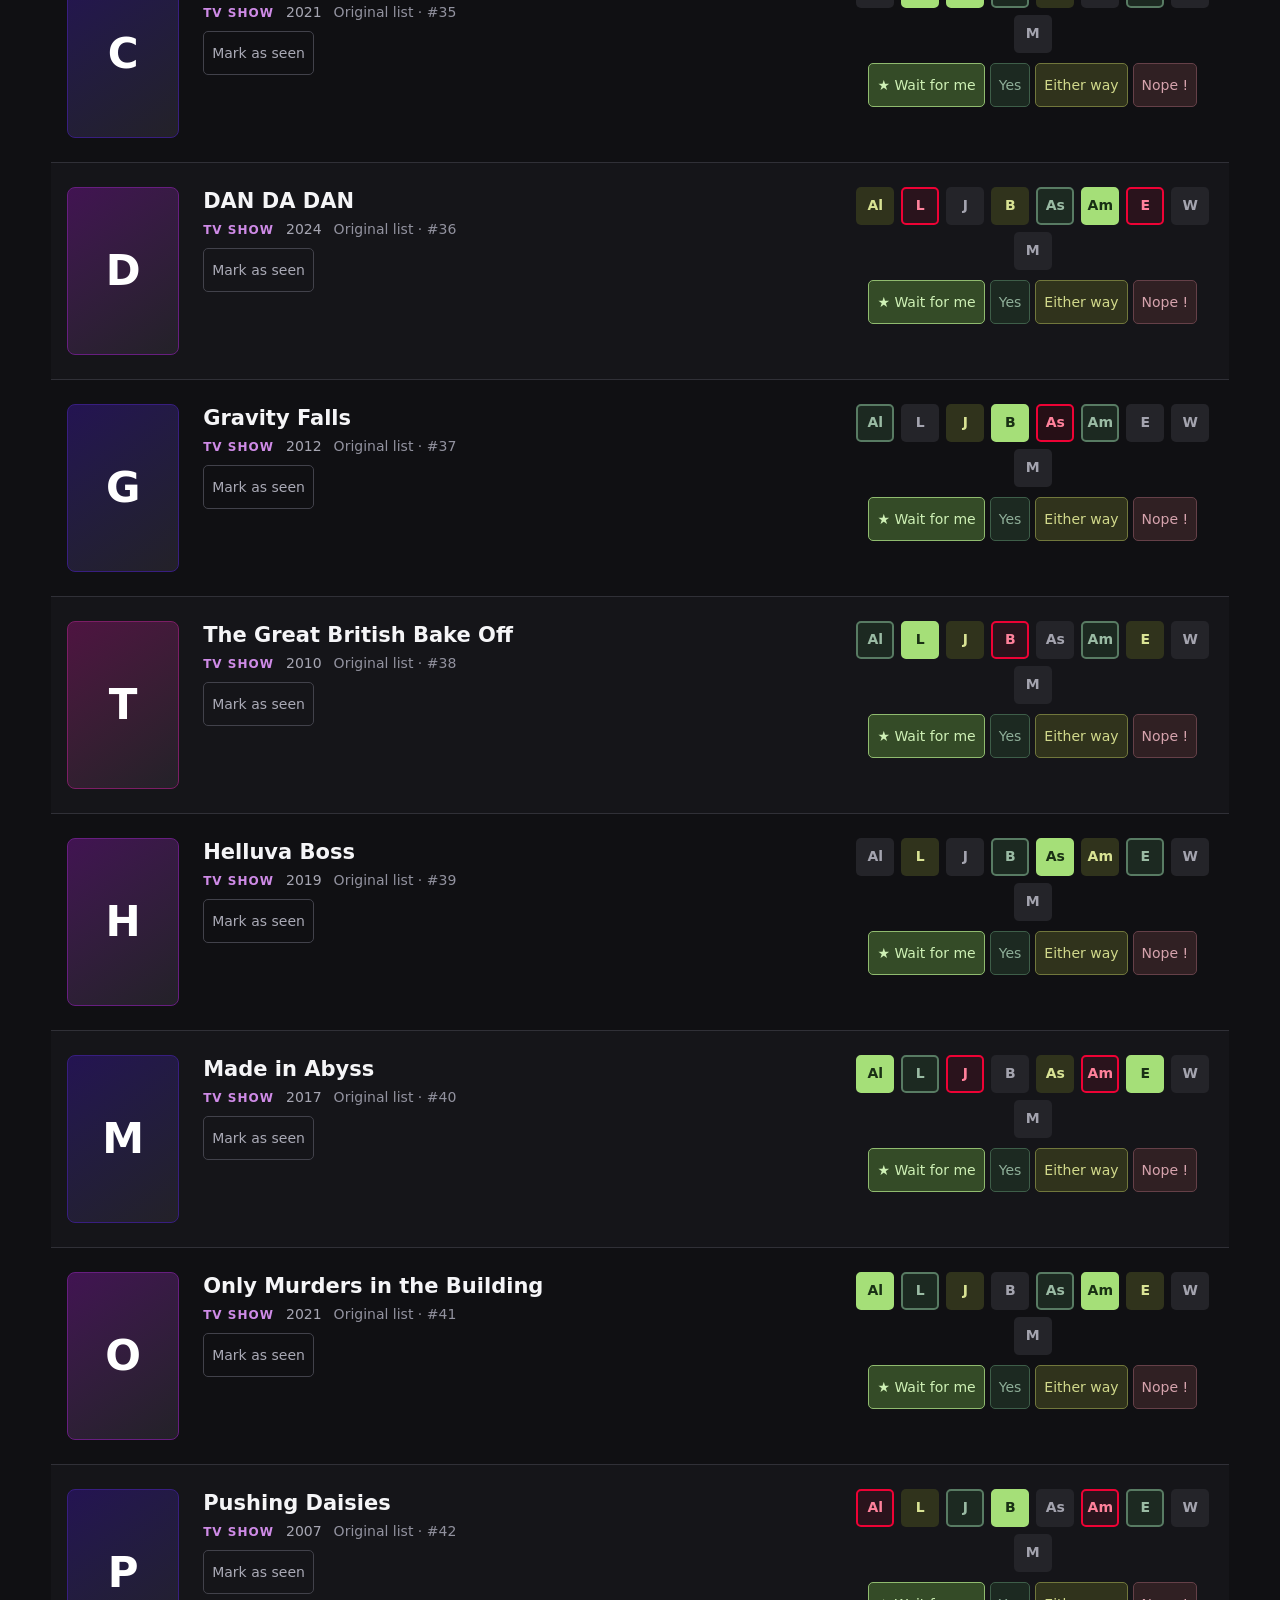
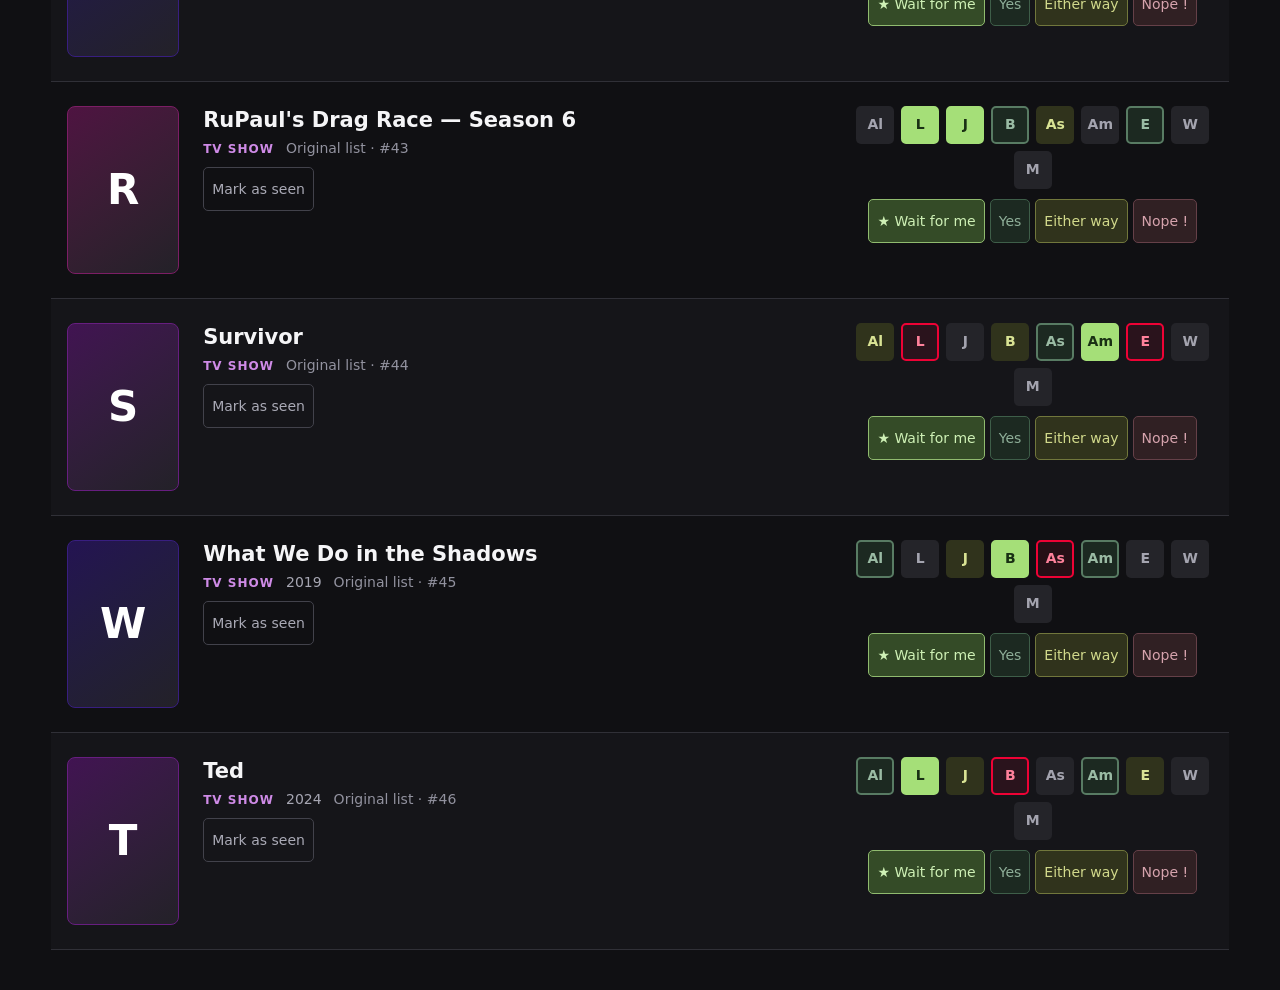
==== commit 0bf84619: "Polish library controls and add film series consolidation" ====
--- a/index.html
+++ b/index.html
@@ -11,14 +11,14 @@
   <header class="topbar"><div class="brand-group"><a class="brand" href="./"><span class="brand-icon">✳</span> friday night<span class="brand-dot">.</span></a><button id="help-button" class="help-button" aria-label="What do the responses mean?" aria-haspopup="dialog">?</button></div><select id="identity" class="quiet" aria-label="Choose your name"><option value="">Choose your name</option><option>Alex</option><option>Lyss</option><option>Julie</option><option>Blue</option><option>Ashe</option><option>Amanda</option><option>Emi</option><option>Wils</option><option>Michelle</option></select></header>
   <main>
     <section class="library" aria-label="Watch list">
-      <div class="section-heading"><nav class="view-tabs" aria-label="Library view"><button data-view="browse" aria-pressed="true">Watch list <span id="count"></span></button><button data-view="watched" aria-pressed="false">Watched</button><button data-view="personal" aria-pressed="false">My history</button></nav><div class="heading-actions"><button id="tonight-button" class="secondary" aria-expanded="false" aria-controls="tonight-panel">Who’s here tonight?</button><button id="add-button" class="primary">+ Add title</button></div></div>
-      <div id="tonight-panel" class="tonight-panel" hidden><button id="attendees-all" class="secondary">Select all</button> <button id="attendees-main" class="secondary">Main group</button> <button id="attendees-none" class="secondary">Clear selection</button><div id="attendees"></div><button id="tonight-apply" class="primary">Apply</button></div>
+      <div class="section-heading"><nav class="view-tabs" aria-label="Library view"><button data-view="browse" aria-pressed="true">Watch list <span id="count"></span></button><button data-view="watched" aria-pressed="false">Watched</button><button data-view="personal" aria-pressed="false">My history</button></nav><div class="heading-actions"><button id="add-button" class="primary">+ Add title</button></div></div>
       <div class="library-controls">
         <div class="search-row"><label class="search"><span>⌕</span><input id="search" type="search" placeholder="Find something…" aria-label="Search the list"></label><button id="filters-toggle" type="button" class="secondary" aria-expanded="false" aria-controls="filters-panel">Filters</button></div>
         <div id="filters-panel" class="filters-panel">
           <div class="tabs" role="group" aria-label="Title type"><button data-type="all" aria-pressed="true">Everything</button><button data-type="movie" aria-pressed="false">Films</button><button data-type="series" aria-pressed="false">Film series</button><button data-type="tv" aria-pressed="false">TV shows</button></div>
-          <div class="filter-row"><label>Sort <select id="sort"><option value="newest">Date added · newest</option><option value="oldest" selected>Date added · oldest</option><option value="title">Title · A–Z</option><option value="interest">Group interest</option><option value="unanswered">Not responded</option></select></label><button id="refresh" class="text-button">Refresh</button></div>
-          <div class="display-options" aria-label="Display options"><div class="layout-options" role="group" aria-label="Card layout"><button id="layout-list" type="button" aria-pressed="true">List</button><button id="layout-grid" type="button" aria-pressed="false">Grid</button></div><label class="initials-option"><input id="show-initials" type="checkbox" checked> Show response initials</label></div>
+          <div class="filter-row"><label>Sort <select id="sort"><option value="newest">Date added · newest</option><option value="oldest" selected>Date added · oldest</option><option value="title">Title · A–Z</option><option value="interest">Group interest</option><option value="unanswered">Not responded</option></select></label><button id="tonight-button" class="secondary" aria-expanded="false" aria-controls="tonight-panel">Who’s here tonight?</button><button id="refresh" class="text-button">Refresh</button></div>
+      <div id="tonight-panel" class="tonight-panel" hidden><button id="attendees-all" class="secondary">Select all</button> <button id="attendees-main" class="secondary">Main group</button> <button id="attendees-none" class="secondary">Clear selection</button><div id="attendees"></div><button id="tonight-apply" class="primary">Apply</button></div>
+          <div class="display-options" aria-label="Display options"><div class="layout-options" role="group" aria-label="Card layout"><button id="layout-list" type="button" aria-pressed="true">List</button><button id="layout-grid" type="button" aria-pressed="false">Grid</button></div><label class="initials-option"><input id="show-initials" type="checkbox" checked> Response initials</label></div>
         </div>
       </div>
 
--- a/style.css
+++ b/style.css
@@ -89,3 +89,40 @@
 }
 
 .watch-details{display:block;margin:8px 0;color:var(--muted);font-size:14px;line-height:1.6;overflow-wrap:anywhere}.watch-preview{line-height:1.6}.watched-date{color:#b0d4b8}
+
+.vote-edit-actions{display:flex;align-items:center;justify-content:center;gap:16px}.vote-edit-actions button{min-height:44px;font-size:14px}.grid.card-grid .vote-edit-actions{display:none}@media(max-width:680px){.vote-edit-actions{justify-content:flex-start}}
+
+.library-controls #tonight-panel{grid-column:1 / -1;grid-row:3;margin:0}.library-controls #tonight-button{min-height:44px;font-size:14px}
+
+/* One aligned library toolbar, with quieter navigation above it. */
+.section-heading{margin:22px 0 16px;align-items:center}
+.section-heading .view-tabs{padding:0;gap:24px;background:transparent;border:0;border-radius:0}
+.section-heading .view-tabs button{padding:10px 0;min-height:44px;border-radius:0;border-bottom:2px solid transparent;background:transparent;font-size:16px;color:var(--muted)}
+.section-heading .view-tabs button[aria-pressed=true]{color:var(--ink);border-bottom-color:#8755ff;background:transparent}
+.view-tabs #count{background:#35224f;color:#dfcbff;min-width:24px;height:22px;font-size:12px;border-radius:5px}
+.heading-actions #add-button{font-size:14px;min-height:44px;padding:10px 16px}
+.library-controls{grid-template-columns:minmax(0,1fr) auto;gap:12px 18px;padding:14px;margin:0 0 14px;background:#18181d;border:1px solid #303037;border-radius:10px}
+.library-controls .tabs{display:flex;align-items:center;gap:3px;border:1px solid #34343d;background:#101014;border-radius:7px;padding:3px;width:fit-content;max-width:100%;align-self:start}
+.library-controls .tabs button{font-size:14px;line-height:20px;min-height:36px;padding:7px 12px;border:0;border-radius:4px;color:#aaaab6;background:transparent}
+.library-controls .tabs button[aria-pressed=true]{background:#33303e;color:#f5f5f7;font-weight:650}
+.search-row{min-width:0;width:310px;justify-self:end}.search-row .search{min-height:44px;border-color:#3b3b45;border-radius:7px;background:#101014;padding:0 12px}.search-row .search input{width:100%;padding:9px 0;min-height:42px;font-size:14px}.search-row .search span{font-size:20px}
+.library-controls .filter-row{gap:8px;align-items:center;min-width:0}
+.library-controls .filter-row>label{display:flex;align-items:center;gap:7px;min-height:40px;padding:0 10px;border:1px solid #3b3b45;border-radius:7px;background:#101014;font-size:13px}
+.library-controls .filter-row select{font-size:14px;min-height:38px;background:transparent;color:#e6e6ee;max-width:210px}
+.library-controls #tonight-button,.library-controls #refresh{min-height:40px;border:1px solid #3b3b45;border-radius:7px;padding:8px 12px;background:#24242b;color:#dddde7;font-size:14px;text-decoration:none}
+.library-controls #tonight-button:hover,.library-controls #refresh:hover{border-color:#9b7ac0;background:#302a39}
+.library-controls .display-options{gap:14px;align-items:center;justify-content:flex-end;flex-wrap:nowrap;font-size:14px}
+.library-controls .layout-options{height:40px;padding:3px;gap:2px;background:#101014;border-color:#3b3b45;border-radius:7px}
+.library-controls .layout-options button{min-height:32px;padding:5px 12px;font-size:13px;border-radius:4px}
+.library-controls .layout-options button[aria-pressed=true]{background:#33303e;border-color:#51475f;color:#f5f5f7}
+.library-controls .initials-option{min-height:40px;font-size:14px;gap:8px;white-space:nowrap;color:#b6b6c2}.library-controls .initials-option input{width:18px;height:18px}
+.library-controls #tonight-panel{padding:16px;border-color:#51405d;border-radius:7px;background:#211b29}
+.filter-status{margin:0 0 12px;color:#b8a9cc;font-size:14px;line-height:1.5}
+@media(min-width:681px) and (max-width:1100px){.library-controls{grid-template-columns:minmax(0,1fr) minmax(220px,280px)}.search-row{width:100%}.library-controls .tabs{flex-wrap:wrap;width:fit-content}.library-controls .filter-row{grid-column:1/-1;grid-row:2}.library-controls .display-options{grid-column:1/-1;grid-row:3;justify-content:flex-start}.library-controls #tonight-panel{grid-row:4}}
+@media(max-width:680px){
+ .section-heading{margin:12px 0;gap:10px}.section-heading .view-tabs{gap:8px}.section-heading .view-tabs button{font-size:13px;padding:8px 0;gap:5px}.heading-actions #add-button{font-size:14px}
+ .library-controls{display:block;padding:0;border:0;border-radius:0;background:transparent;margin-bottom:14px}.search-row{width:100%;display:grid;grid-template-columns:minmax(0,1fr) auto;gap:8px}.search-row .search{min-width:0;padding:0 10px}.search-row .search input{font-size:16px;padding:8px 0}#filters-toggle{border-color:#3b3b45;border-radius:7px;background:#24242b}
+ .filters-panel.is-open{gap:12px;padding:12px;border-color:#34343d;background:#18181d}.library-controls .tabs{display:grid;grid-template-columns:repeat(2,minmax(0,1fr));width:100%;padding:3px;gap:4px}.library-controls .tabs button{min-height:44px;font-size:14px;padding:10px 8px}
+ .library-controls .filter-row{justify-content:flex-start;gap:8px}.library-controls .filter-row>label{flex-wrap:wrap;max-width:100%;padding:0 8px}.library-controls .filter-row select{max-width:190px;font-size:14px;min-height:42px}.library-controls #tonight-button,.library-controls #refresh{min-height:44px}
+ .library-controls .display-options{justify-content:flex-start;flex-wrap:wrap;gap:12px}.library-controls .layout-options{height:auto}.library-controls .layout-options button{min-height:40px;font-size:14px}.library-controls .initials-option{min-height:44px}.library-controls #tonight-panel{padding:12px}.filter-status{font-size:13px}
+}
